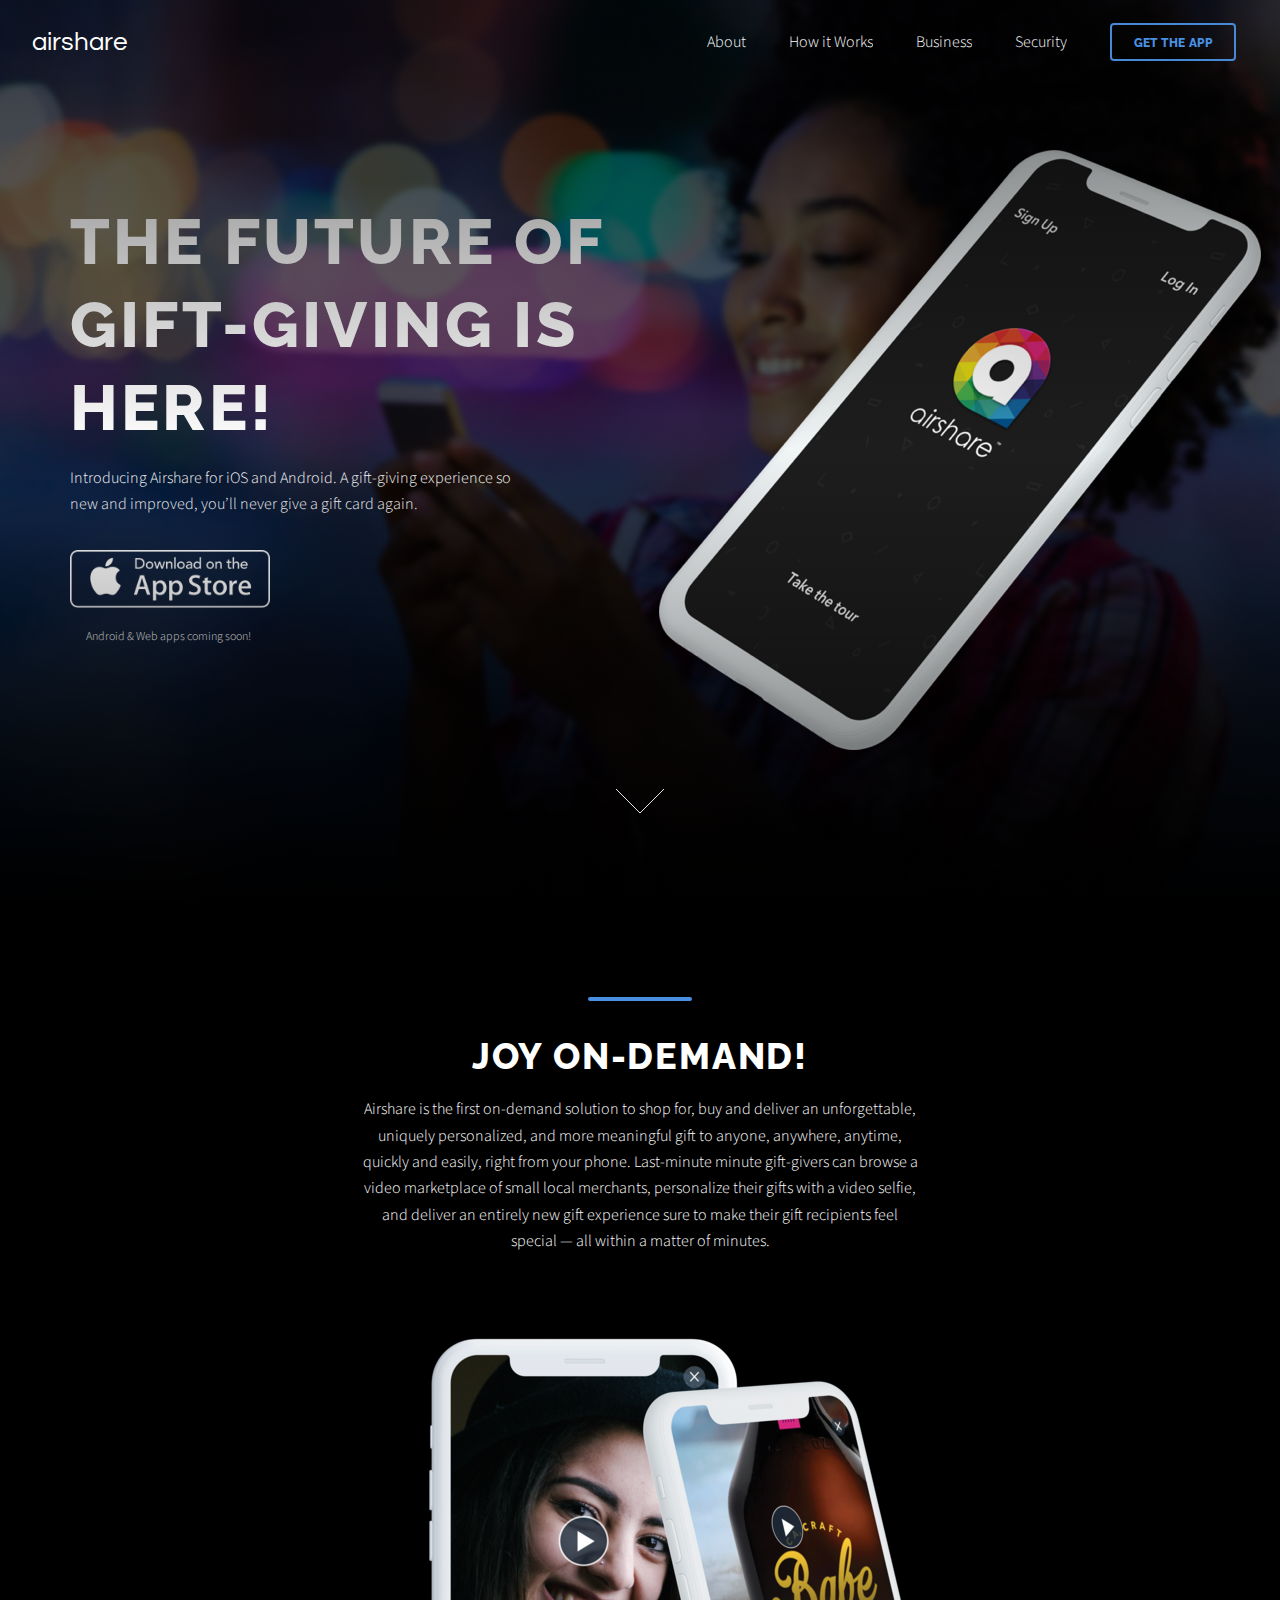
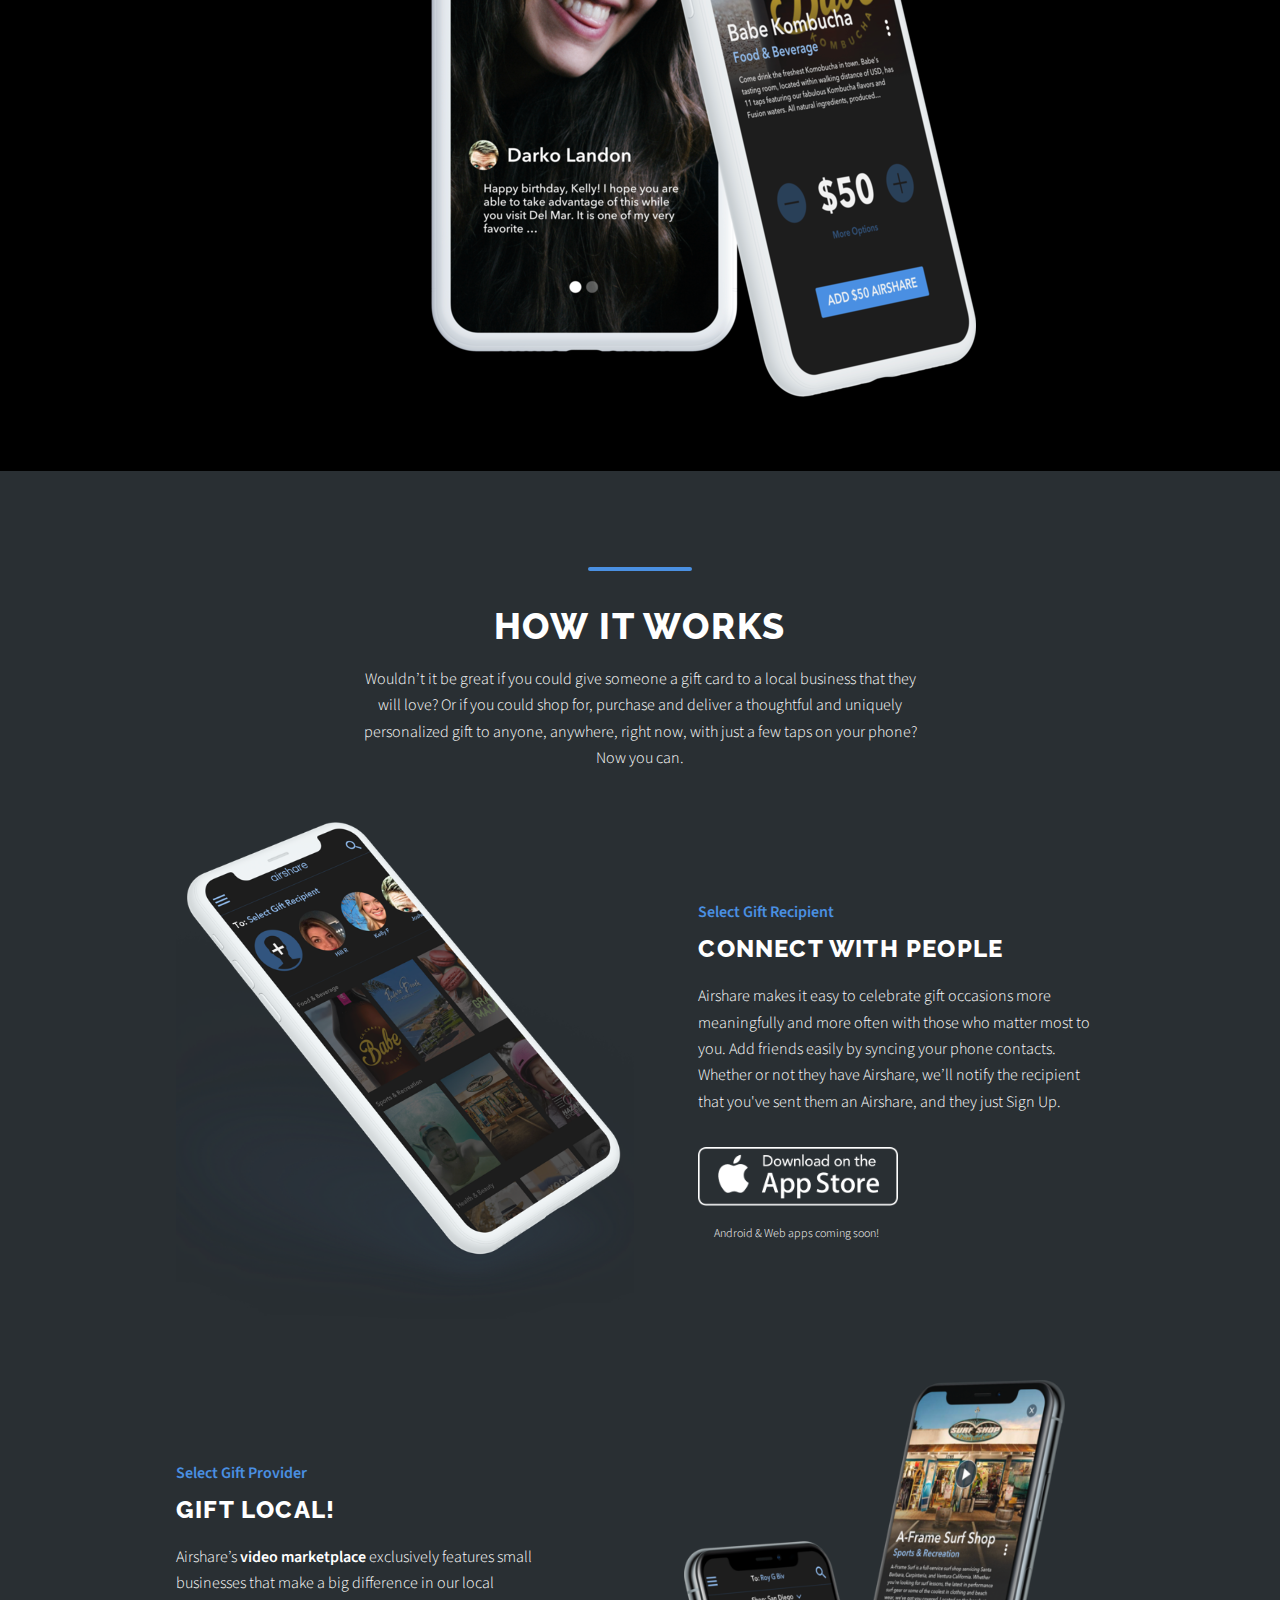
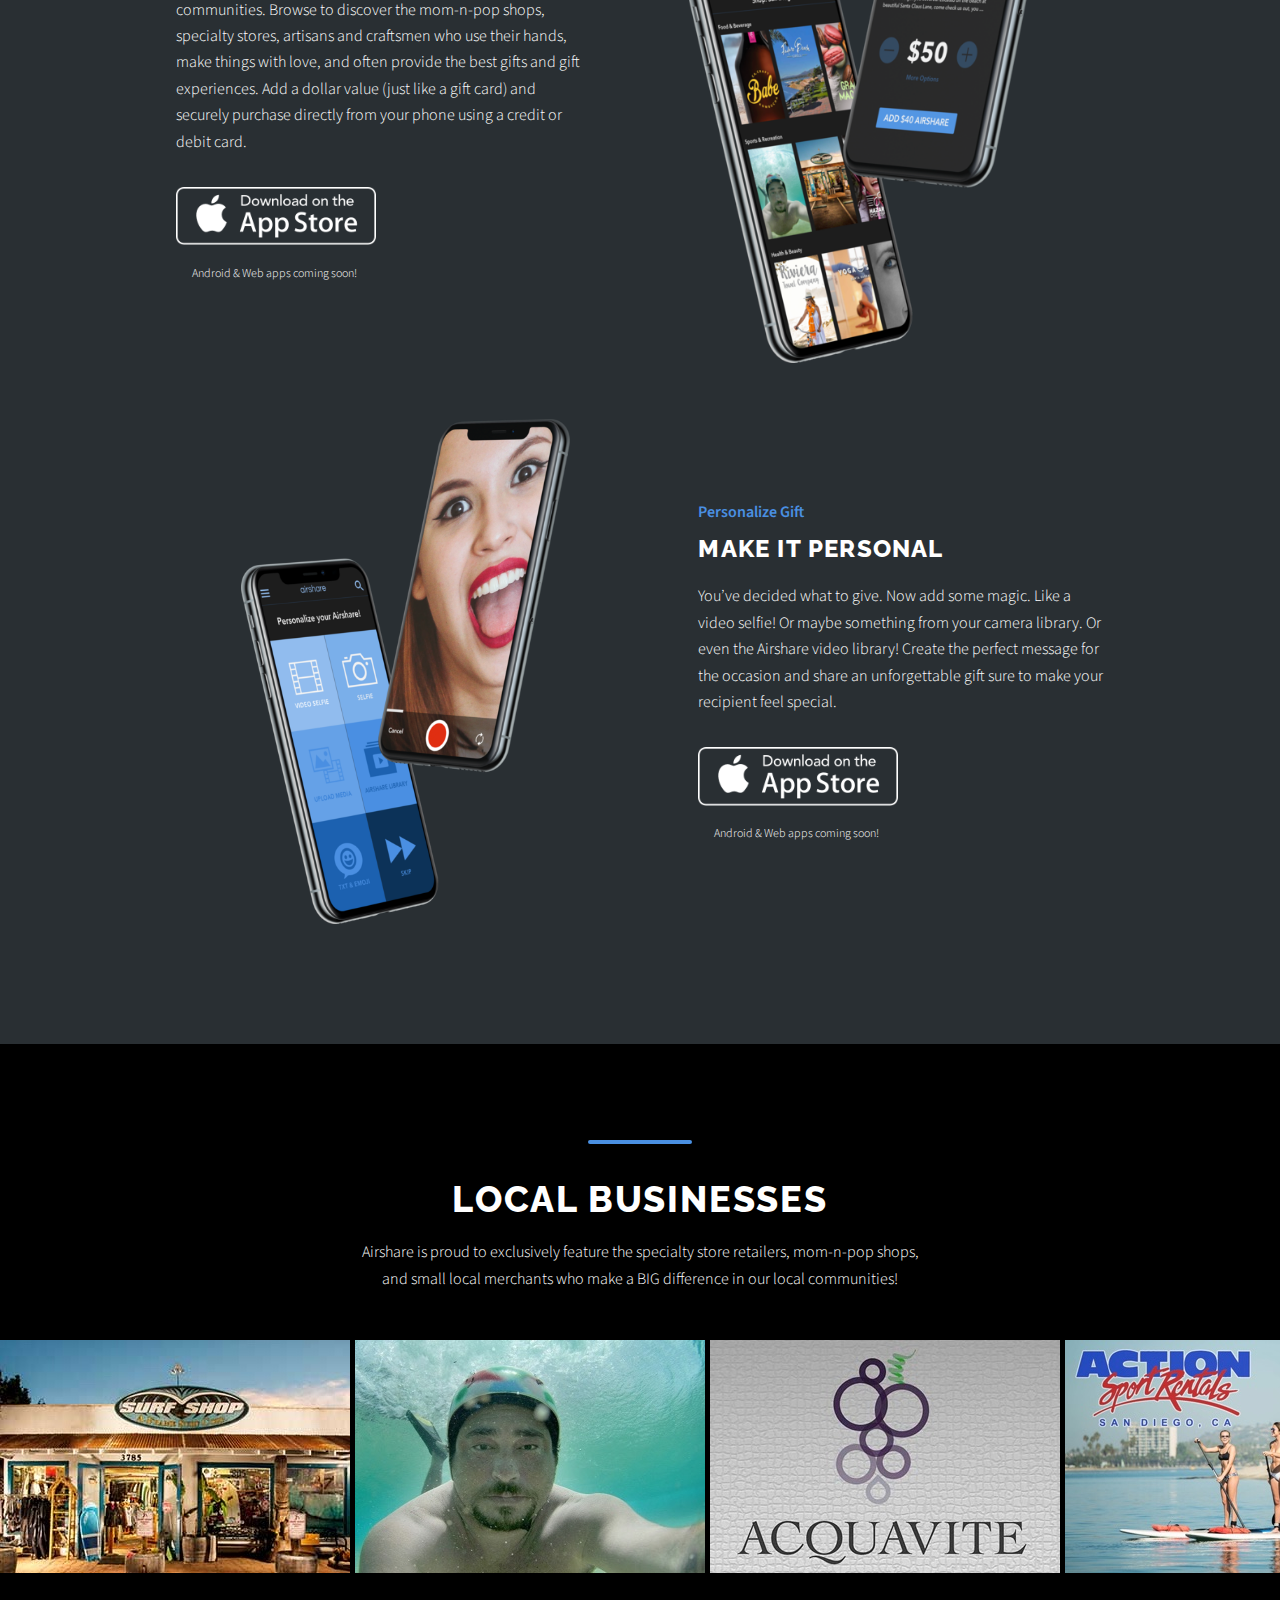
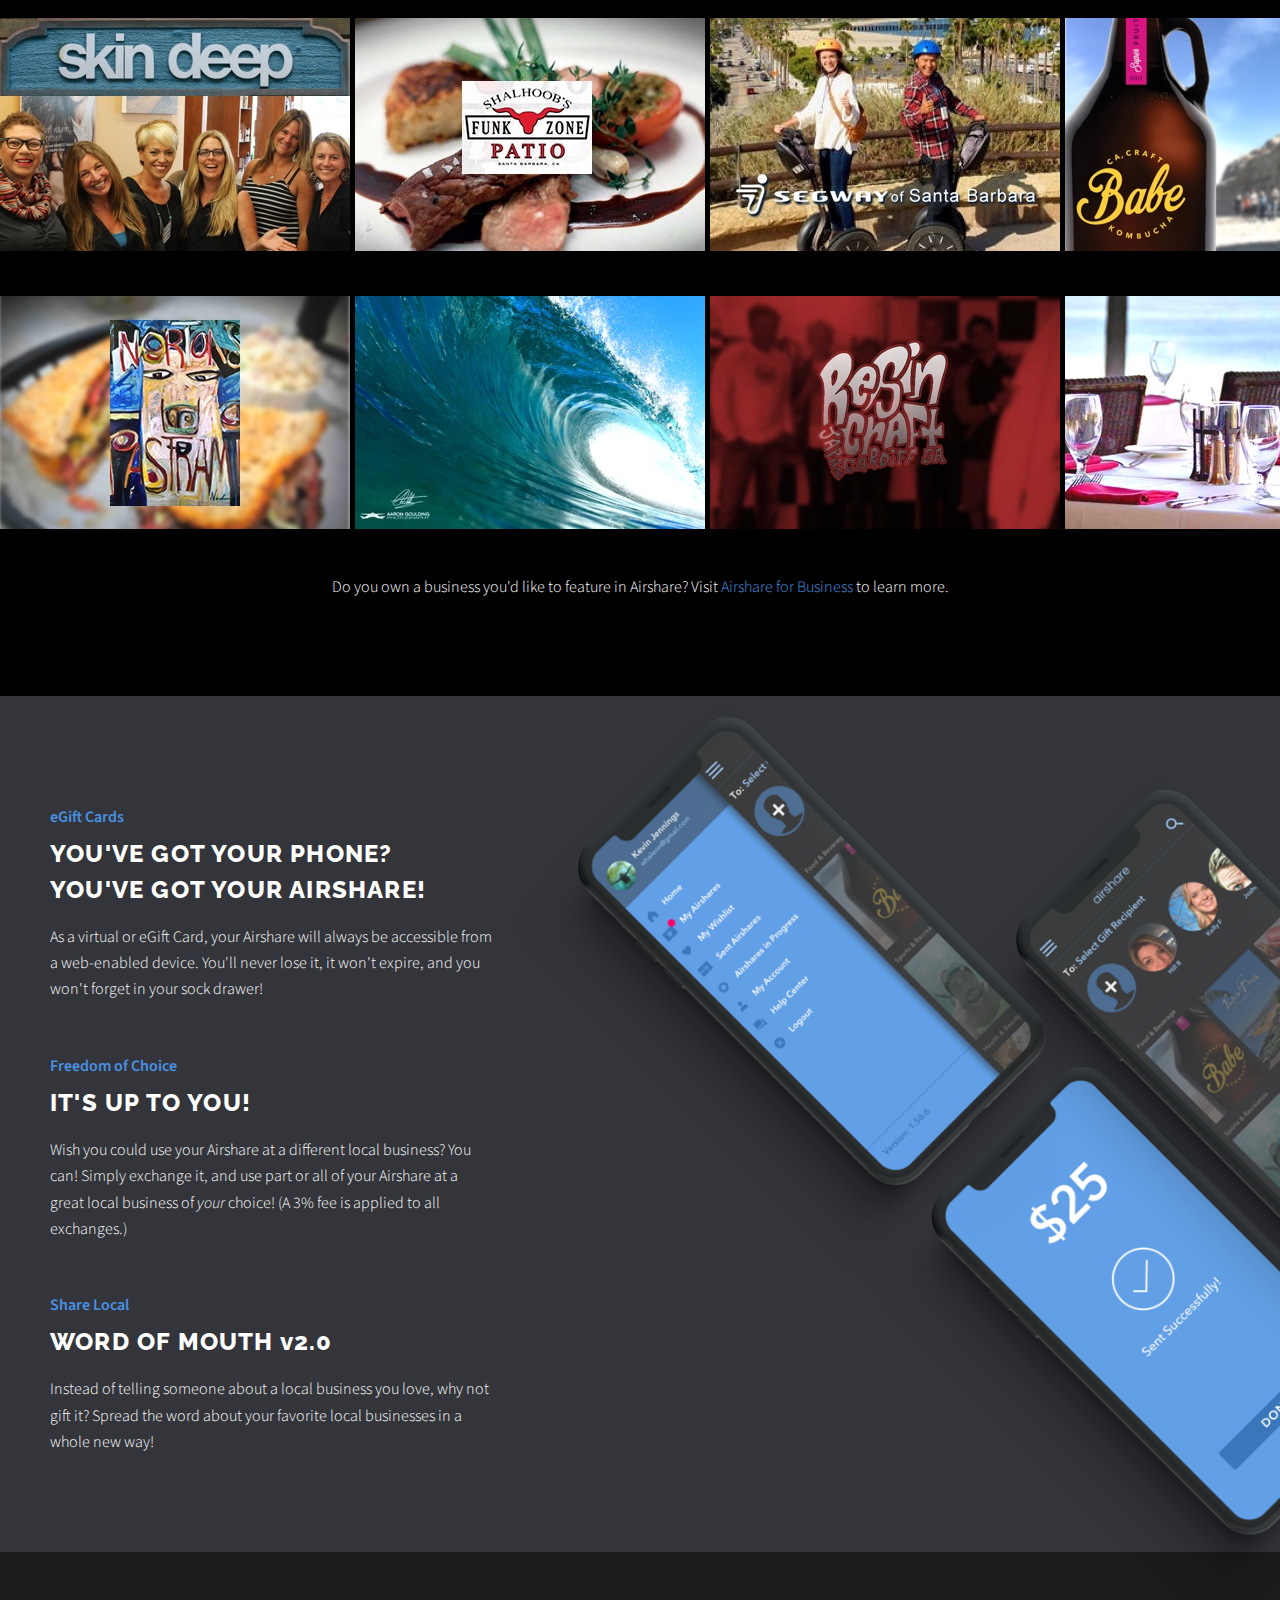
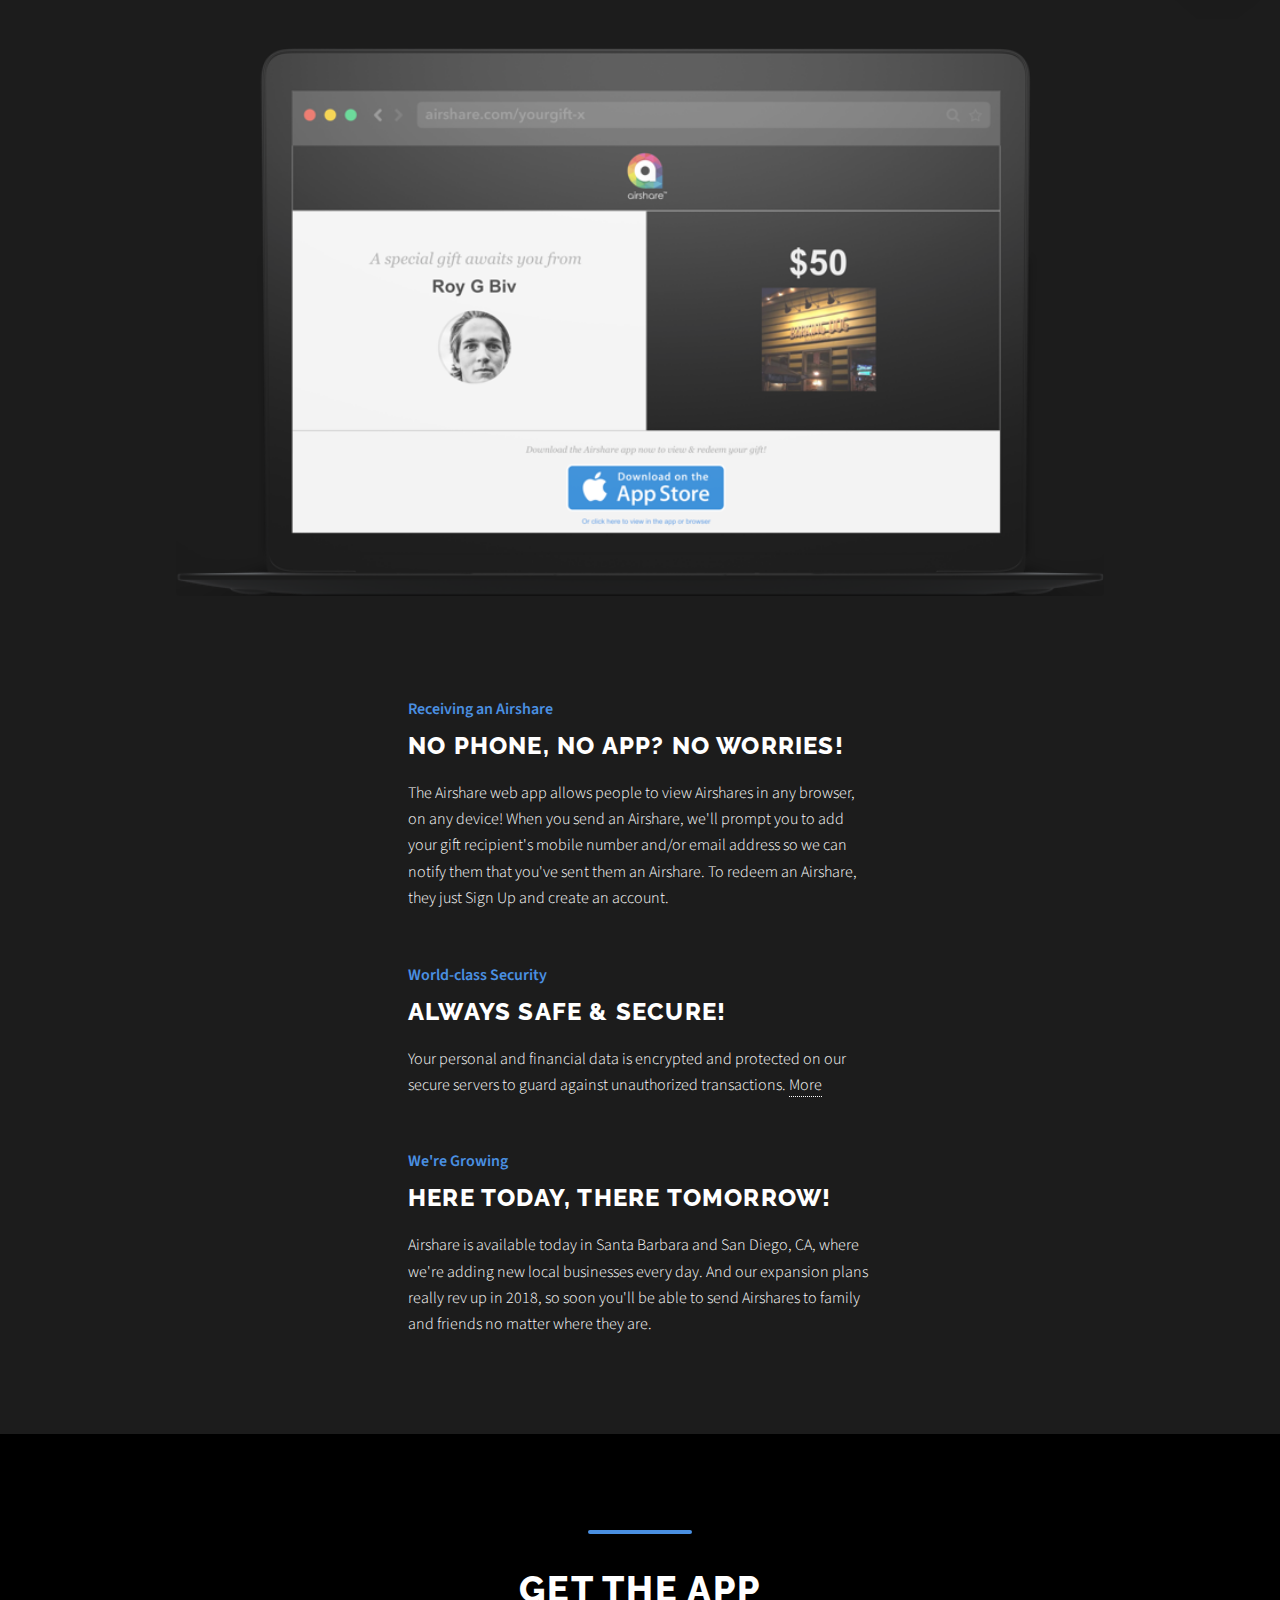
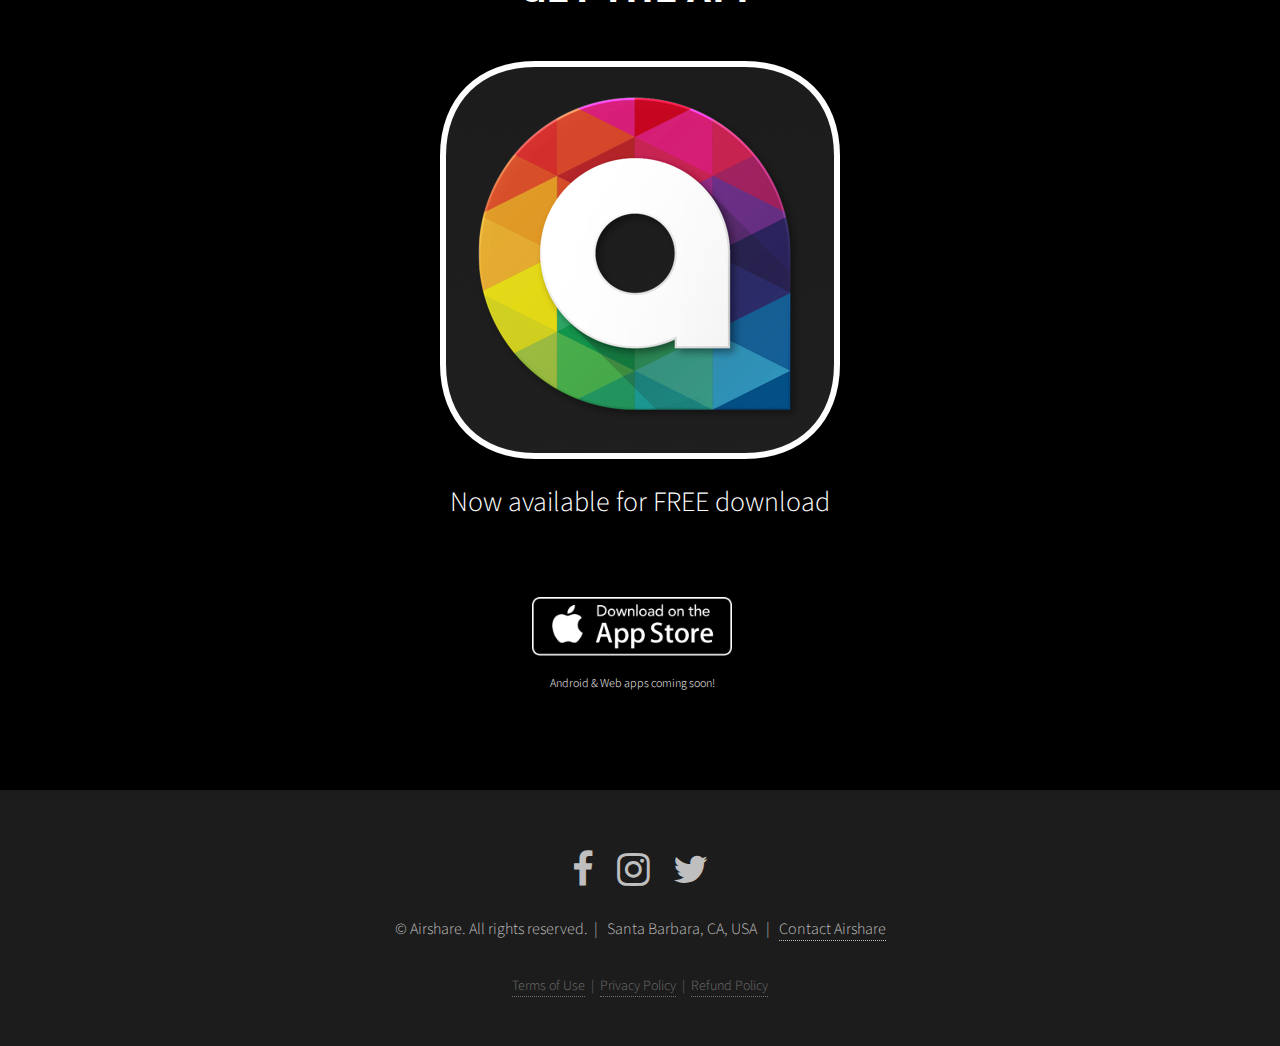
==== index.html @ c6e0a84b "coming soon changed at very bottom" ====
<!DOCTYPE HTML>

<html>
	<head>
		<title>Airshare</title>
		<meta charset="utf-8" />
		<meta name="viewport" content="width=device-width, initial-scale=1" />
		<link rel="stylesheet" href="assets/css/main.css" />
		<link href="https://fonts.googleapis.com/css?family=Questrial" rel="stylesheet">
		<link href="assets/css/lity.css" rel="stylesheet">
	</head>
	<body>

		<!-- Wrapper -->
			<div id="wrapper">

				<!-- Header -->
					<header id="header" class="alt">

						<!-- Logo -->
							<div class="logo">
								<a href="/" class="questrial">airshare</a>
							</div>

						<!-- Nav -->
							<nav id="nav">
								<ul>
									<!-- <li class=""><a href="index.html" class="blue">Home</a></li> -->
									<li><a href="#first" class="blue">About</a></li>
									<!--  <li>
										<a href="#" class="icon fa-angle-down">About</a>
										<ul>
											<li><a href="#">Option One</a></li>
											<li><a href="#">Option Two</a></li>
											<li><a href="#">Option Three</a></li>
											<li>
												<a href="#">Submenu</a>
												<ul>
													<li><a href="#">Option One</a></li>
													<li><a href="#">Option Two</a></li>
													<li><a href="#">Option Three</a></li>
													<li><a href="#">Option Four</a></li>
												</ul>
											</li>
										</ul>
									</li>  -->
									<li><a href="#howitworks">How it Works</a></li>
									<li><a href="http://merchant.getairshare.com/" target="_blank">Business</a></li>
									<li><a href="security.html">Security</a></li>
									<!-- <li><a href="#">Get the App</a></li> -->
									<li><a href="https://itunes.apple.com/app/id1146579994" target="_blank" class="button alt fit small getappbtn">Get the App</a></li>
								</ul>
							</nav>

					</header>

				<!-- Banner -->
					<section id="banner">
						<!-- <div class="bannergradient"></div> -->
						<div class="">
							<div class="6u 12u$(medium) bannerstuff banleft">
								<div class="content secondcontent">
									<h1 class="bannerheader">The future of gift-giving is here!</h1>
									<p class="bannerp">Introducing Airshare for iOS and Android. A gift-giving experience so new and improved, you’ll never give a gift card again.</p>
									<ul class="actions centerup">
										<!--  <li><a href="#" class="button next">Learn More</a></li>  -->
										<li><a href="https://itunes.apple.com/app/id1146579994" target="_blank" class="applebtn"><img src="images/apple_button.png" class="actualapple" alt="" /></a></li>
										<li class="comingsoon comingsoon2">Android &amp; Web apps coming soon!</li>
									</ul>
								</div>
							</div>
							<div class="6u$ 12u$(medium) bannerstuff rightone">
								<div class="whitephones2">
									<span class="image block newblock">
										<img src="images/newest_banner.png" class="putinmiddle padpro" alt="Airshare app screens" />
									</span>
								</div>
							</div>
						</div>
						<a href="#first" class="more scrolly backup">Learn More</a>
					</section>

				<!-- Section -->
					<section class="main alt" id="first">
						<header>
							<h2 class="secondheader">JOY ON-DEMAND!</h2>
							<p class="whitetext">Airshare is the first on-demand solution to shop for, buy and deliver an unforgettable, uniquely personalized, and more meaningful gift to anyone, anywhere, anytime, quickly and easily, right from your phone. Last-minute minute gift-givers can browse a video marketplace of small local merchants, personalize their gifts with a video selfie, and deliver an entirely new gift experience sure to make their gift recipients feel special ― all within a matter of minutes.</p>
						</header>

						<div class="whitephones">
							<span class="image block">
								<a href="https://www.youtube.com/watch?v=1on3879TNq0&feature=youtu.be" data-lity><img src="images/new.png" class="putinmiddle floorspace phonehunna" alt="Airshare app screens" /></a>
							</span>
						</div>
						<!--  <div class="inner">
							<article class="post style2">
								<div class="content">
									<header>
										<span class="category">Erat lacinia</span>
										<h3>Nisl euismod</h3>
									</header>
									<p>Integer mollis, nisl amet convallis, porttitor magna ullamcorper, amet egestas mauris. Ut magna finibus nisi nec sed lacinia. Nam maximus erat id euismod egestas. Pellentesque sapien ac quam. Lorem ipsum dolor sit nullam magna tempus.</p>
									<ul class="actions">
										<li><a href="#" class="button next">Learn More</a></li>
									</ul>
								</div>
								<div class="image" data-position="center"><img src="images/pic05.jpg" alt="" /></div>
							</article>
							<article class="post style2 alt">
								<div class="content">
									<header>
										<span class="category">Magna sed</span>
										<h3>Integer nulla</h3>
									</header>
									<p>Integer mollis, nisl amet convallis, porttitor magna ullamcorper, amet egestas mauris. Ut magna finibus nisi nec sed lacinia. Nam maximus erat id euismod egestas. Pellentesque sapien ac quam. Lorem ipsum dolor sit nullam magna tempus.</p>
									<ul class="actions">
										<li><a href="#" class="button next">Learn More</a></li>
									</ul>
								</div>
								<div class="image" data-position="center"><img src="images/pic06.jpg" alt="" /></div>
							</article>
						</div> -->
					</section>

				<!-- Section
					<section class="main">
						<header>
							<h2>Mauris sed lorem</h2>
							<p>Aenean ornare velit lacus varius enim ullamcorper proin aliquam facilisis ante sed etiam magna interdum congue. Sed consequat amet dolor magna consequat. Lorem ipsum dolor amet nullam sed etiam veroeros.</p>
						</header>
						<div class="inner">
							<ul class="faces">
								<li>
									<span class="image"><img src="images/pic01.jpg" alt="" /></span>
									<h3>Jane Doe</h3>
									<p>Sed magna etiam</p>
								</li>
								<li>
									<span class="image"><img src="images/pic02.jpg" alt="" /></span>
									<h3>John Smith</h3>
									<p>Ipsum et dolor</p>
								</li>
								<li>
									<span class="image"><img src="images/pic03.jpg" alt="" /></span>
									<h3>Kate Anderson</h3>
									<p>Euismod convallis</p>
								</li>
								<li>
									<span class="image"><img src="images/pic04.jpg" alt="" /></span>
									<h3>Alex Marks</h3>
									<p>Mauris aliquam</p>
								</li>
							</ul>
						</div>
					</section>  -->

				<!-- Section -->
					<section class="main accent2" id="howitworks">
						<header>
							<h2>HOW IT WORKS</h2>
							<p>Wouldn’t it be great if you could give someone a gift card to a local business that they will love? Or if you could shop for, purchase and deliver a thoughtful and uniquely personalized gift to anyone, anywhere, right now, with just a few taps on your phone? Now you can.</p>
						</header>
						<div class="inner">
							<article class="post alt">
								<div class="content extracontent1">
									<header>
										<span class="category">Select Gift Recipient</span>
										<h3>CONNECT WITH PEOPLE</h3>
									</header>
									<p>Airshare makes it easy to celebrate gift occasions more meaningfully and more often with those who matter most to you. Add friends easily by syncing your  phone contacts. Whether or not they have Airshare, we’ll notify the recipient that you've sent them an Airshare, and they just Sign Up.</p>
									<ul class="actions">
										<!--  <li><a href="#" class="button next">Learn More</a></li>  -->
										<li><a href="https://itunes.apple.com/app/id1146579994" target="_blank" class="applebtn"><img src="images/apple_button.png" class="actualapple" alt="" /></a></li>
										<li class="comingsoon">Android &amp; Web apps coming soon!</li>
									</ul>
								</div>
								<div class="image hiwimage" data-position="center"><img src="images/hiw_1_1.png" class="piccover biggermobile" alt="" /></div>
							</article>
							<article class="post">
								<div class="content extracontent2">
									<header>
										<span class="category">Select Gift Provider</span>
										<h3>GIFT LOCAL!</h3>
									</header>
									<p>Airshare’s <strong>video marketplace</strong> exclusively features small businesses that make a big difference in our local communities. Browse to discover the mom-n-pop shops, specialty stores, artisans and craftsmen who use their hands, make things with love, and often provide the best gifts and gift experiences. Add a dollar value (just like a gift card) and securely purchase directly from your phone using a credit or debit card.</p>
									<ul class="actions">
										<li><a href="https://itunes.apple.com/app/id1146579994" target="_blank" class="applebtn"><img src="images/apple_button.png" class="actualapple" alt="" /></a></li>
										<li class="comingsoon">Android &amp; Web apps coming soon!</li>
									</ul>
								</div>
								<div class="image hiwimage" data-position="center"><img src="images/double_phone_2.png" class="piccover biggermobile" alt="" /></div>
							</article>
							<article class="post alt">
								<div class="content extracontent2">
									<header>
										<span class="category">Personalize Gift</span>
										<h3>MAKE IT PERSONAL</h3>
									</header>
									<p>You’ve decided what to give. Now add some magic. Like a video selfie! Or maybe something from your camera library. Or even the Airshare video library! Create the perfect message for the occasion and share an unforgettable gift sure to make your recipient feel special.</p>
									<ul class="actions">
										<li><a href="https://itunes.apple.com/app/id1146579994" target="_blank" class="applebtn"><img src="images/apple_button.png" class="actualapple" alt="" /></a></li>
										<li class="comingsoon">Android &amp; Web apps coming soon!</li>
									</ul>
								</div>
								<div class="image hiwimage" data-position="center"><img src="images/about_pic.png" class="piccover biggermobile" alt="" /></div>
							</article>
						</div>
					</section>

				




				<!-- Section -->
					<section id="merchants" class="main alt special">
					<header>
							<h2 class="whitetext">LOCAL BUSINESSES</h2>
							<p class="whitetext">Airshare is proud to exclusively feature the specialty store retailers, mom-n-pop shops, and small local merchants who make a BIG difference in our local communities!</p>
						</header>
						<div class="container">
						    <div class="photobanner">
						        <img class="first" src="images/1_1.jpg">
						        <img src="images/1_2.jpg">
						        <img src="images/1_3.jpg">
						        <img src="images/1_4.jpg">
						        <img src="images/1_5.jpg">
						        <img src="images/1_6.jpg">
						        <img src="images/1_7.jpg">
						        <img src="images/1_8.jpg">
						        <img src="images/1_9.jpg">
						        <img src="images/1_10.jpg">
						    </div>
						</div>
						<div class="container">
						    <div class="photobanner">
						        <img class="third" src="images/2_10.jpg">
						        <img src="images/2_9.jpg">
						        <img src="images/2_8.jpg">
						        <img src="images/2_7.jpg">
						        <img src="images/2_6.jpg">
						        <img src="images/2_5.jpg">
						        <img src="images/2_4.jpg">
						        <img src="images/2_3.jpg">
						        <img src="images/2_2.jpg">
						        <img src="images/2_1.jpg">
						    </div>
						</div>
						<div class="container">
						    <div class="photobanner">
						        <img class="first" src="images/3_7.jpg">
						        <img src="images/3_5.jpg">
						        <img src="images/3_9.jpg">
						        <img src="images/3_6.jpg">
						        <img src="images/3_10.jpg">
						        <img src="images/3_3.jpg">
						        <img src="images/3_8.jpg">
						        <img src="images/3_2.jpg">
						        <img src="images/3_1.jpg">
						        <img src="images/3_4.jpg">
						    </div>
						</div>

						<p class="whitetext middleup">Do you own a business you'd like to feature in Airshare? Visit <a href="http://merchant.getairshare.com/" target="_blank" class="forbiz">Airshare for Business</a> to learn more.</p>

					</section>


				<!-- Section -->
					<section id="screens" class="main alt special">
						<!-- <header>
							<h2 class="whitetext">Get the App</h2>
							<p class="whitetext">Aenean ornare velit lacus varius enim ullamcorper proin aliquam facilisis ante sed etiam magna interdum congue. Sed consequat amet dolor magna consequat. Lorem ipsum dolor amet nullam sed etiam veroeros.</p>
						</header> -->
						<div class="">
							<div class="whitephones">
								<span class="image block">
									<img src="images/3screens_2.png" class="putonright" alt="Airshare app screens" />
								</span>
							</div>

							<div class="6u$ 12u$(medium)">
								<div class="leftside">


										<p class="category newbluesub">eGift Cards</p>
										<h3 class="whitetext whitehead">YOU'VE GOT YOUR PHONE? YOU'VE GOT YOUR AIRSHARE!</h3>
										<p class="noleft whitetext littleroom">As a virtual or eGift Card, your Airshare will always be accessible from a web-enabled device. You'll never lose it, it won't expire, and you won't forget in your sock drawer!</p>
										</p>

										<p class="whitetext newbluesub">Freedom of Choice</p>
										<h3 class="whitetext whitehead">IT'S UP TO YOU!</h3>
										<p class="noleft whitetext littleroom">Wish you could use your Airshare at a different local business? You can! Simply exchange it, and use part or all of your Airshare at a great local business of <i>your</i> choice! (A 3% fee is applied to all exchanges.)</p> 

										<p class="whitetext newbluesub">Share Local</p>
										<h3 class="whitetext whitehead makelower">WORD OF MOUTH v2.0</h3>
										<p class="noleft whitetext">Instead of telling someone about a local business you love, why not gift it? Spread the word about your favorite local businesses in a whole new way!</p>



								</div>
								
							</div>
							
							<!--
							<p class="whitetext topbump lilbigger">Now available for FREE download</p>
							<ul class="actions">
								<li><a href="#" class="applebtn"><img src="images/apple_button.png" class="actualapple biggertopbump" alt="" /></a></li>
							</ul> -->
						</div>
					</section>


				<!-- Section -->
					<section id="desktop" class="main alt special">
						<!-- <header>
							<h2 class="whitetext">Get the App</h2>
							
						</header> -->
						<div class="inner littlebigger">
							<div class="whitephones lottaroom">
								<span class="image block">
									<img src="images/desktop_new.png" class="putinmiddle hundo" alt="Airshare app screens" />
								</span>
							</div>

							<div class="6u$ 12u$(medium) marginblock">
								<div class="">


									<p class="category newbluesub">Receiving an Airshare</p>
									<h3 class="whitetext">NO PHONE, NO APP? NO WORRIES!</h3>
									<p class="whitetext littleroom">The Airshare web app allows people to view Airshares in any browser, on any device! When you send an Airshare, we'll prompt you to add your gift recipient's mobile number and/or email address so we can notify them that you've sent them an Airshare. To redeem an Airshare, they just Sign Up and create an account.</p>
									</p>

									<p class="whitetext newbluesub">World-class Security</p>
									<h3 class="whitetext">ALWAYS SAFE &AMP; SECURE!</h3>
									<p class="whitetext littleroom">Your personal and financial data is encrypted and protected on our secure servers to guard against unauthorized transactions. <a href="http://airshare.com/security.html">More</a></p> 

									<p class="whitetext newbluesub">We're Growing</p>
									<h3 class="whitetext">HERE TODAY, THERE TOMORROW!</h3>
									<p class="whitetext">Airshare is available today in Santa Barbara and San Diego, CA, where we're adding new local businesses every day. And our expansion plans really rev up in 2018, so soon you'll be able to send Airshares to family and friends no matter where they are.</p>



								</div>
							</div>
							<!-- <p class="whitetext newtopspace">The Airshare app for iOS is available <strong>now!</strong> The Android app is coming soon. Not sure which phone your gift recipient uses? Or perhaps you know the email address, but <i>not</i> the phone number? No worries. Whether or not they have Airshare, all your gift recipient needs to do is create an Airshare account to claim their gift.</p> -->
							<!-- <p class="whitetext topbump lilbigger">Now available for FREE download</p>
							<ul class="actions">
								<li><a href="#" class="applebtn"><img src="images/apple_button.png" class="actualapple biggertopbump" alt="" /></a></li>
							</ul> -->
						</div>
					</section>


				<!-- Section -->
					<section class="main alt special">
						<header>
							<h2 class="whitetext">Get the App</h2>
							<!--  <p class="whitetext">Aenean ornare velit lacus varius enim ullamcorper proin aliquam facilisis ante sed etiam magna interdum congue. Sed consequat amet dolor magna consequat. Lorem ipsum dolor amet nullam sed etiam veroeros.</p>  -->
						</header>
						<div class="inner narrow">
							<div class="whitephones">
								<span class="image block">
									<img src="images/new_icon.png" class="putinmiddle iconhundo" alt="Airshare app screens" />
								</span>
							</div>
							<p class="whitetext topbump lilbigger">Now available for FREE download</p>
							<ul class="actions">
								<li><a href="https://itunes.apple.com/app/id1146579994" target="_blank" class="applebtn"><img src="images/apple_button.png" class="actualapple biggertopbump" alt="" /></a></li>
								<li class="comingsoon wayleft">Android &amp; Web apps coming soon!</li>
							</ul>


							<!-- <p class="whitetext topbump">Android &amp; Web apps coming soon!</p> -->
							<!--  <form action="#" method="post">
								<div class="field half">
									<input name="name" id="name" placeholder="Name" type="text" />
								</div>
								<div class="field half">
									<input name="email" id="email" placeholder="Email" type="email" />
								</div>
								<div class="field">
									<textarea name="message" id="message" rows="6" placeholder="Message"></textarea>
								</div>
								<ul class="actions">
									<li><button class="button next" type="submit">Send Message</button></li>
								</ul>
							</form>  -->
						</div>
					</section>

				<!-- Footer -->
					<footer id="footer">
						<ul class="icons">
							<li><a href="https://www.facebook.com/getairshare/" target="_blank" class="icon alt fa-facebook"><span class="label">Facebook</span></a></li>
							<li><a href="https://www.instagram.com/getairshare/" target="_blank" class="icon alt fa-instagram"><span class="label">Instagram</span></a></li>
							<li><a href="https://twitter.com/getairshare" target="_blank" class="icon alt fa-twitter"><span class="label">Twitter</span></a></li>
							<!-- <li><a href="#" class="icon alt fa-youtube"><span class="label">Youtube</span></a></li> -->
							<!--  <li><a href="#" class="icon alt fa-phone"><span class="label">Phone</span></a></li>
							<li><a href="#" class="icon alt fa-envelope-o"><span class="label">Email</span></a></li>  -->
						</ul>
						<p class="copyright">&copy; Airshare. All rights reserved.&nbsp; | &nbsp; Santa Barbara, CA, USA &nbsp; | &nbsp; <a href="mailto:info@airshare.com?Subject=Website%20Inquiry" target="_top">Contact Airshare</a></p>
						<p class="terms"><a href="terms_of_use.html">Terms of Use</a>&nbsp; | &nbsp;<a href="privacy_policy.html">Privacy Policy</a>&nbsp; | &nbsp;<a href="refund_policy.html">Refund Policy</a></p>

					</footer>

					

			</div>

			

		<!-- Scripts -->
			<script src="assets/js/jquery.min.js"></script>
			<script src="assets/js/jquery.dropotron.min.js"></script>
			<script src="assets/js/jquery.scrollex.min.js"></script>
			<script src="assets/js/jquery.scrolly.min.js"></script>
			<script src="assets/js/skel.min.js"></script>
			<script src="assets/js/util.js"></script>
			<script src="assets/js/main.js"></script>
			<script src="assets/js/lity.js"></script>

	</body>
</html>
---- assets/css/main.css ----
@import url(font-awesome.min.css);
@import url("https://fonts.googleapis.com/css?family=Raleway:800|Source+Sans+Pro:300,300i,600,600i");



/* Reset */

	html, body, div, span, applet, object, iframe, h1, h2, h3, h4, h5, h6, p, blockquote, pre, a, abbr, acronym, address, big, cite, code, del, dfn, em, img, ins, kbd, q, s, samp, small, strike, strong, sub, sup, tt, var, b, u, i, center, dl, dt, dd, ol, ul, li, fieldset, form, label, legend, table, caption, tbody, tfoot, thead, tr, th, td, article, aside, canvas, details, embed, figure, figcaption, footer, header, hgroup, menu, nav, output, ruby, section, summary, time, mark, audio, video {
		margin: 0;
		padding: 0;
		border: 0;
		font-size: 100%;
		font: inherit;
		vertical-align: baseline;
	}

	article, aside, details, figcaption, figure, footer, header, hgroup, menu, nav, section {
		display: block;
	}

	body {
		line-height: 1;
	}

	ol, ul {
		list-style: none;
	}

	blockquote, q {
		quotes: none;
	}

	blockquote:before, blockquote:after, q:before, q:after {
		content: '';
		content: none;
	}

	table {
		border-collapse: collapse;
		border-spacing: 0;
	}

	body {
		-webkit-text-size-adjust: none;
	}

/* Box Model */

	*, *:before, *:after {
		-moz-box-sizing: border-box;
		-webkit-box-sizing: border-box;
		box-sizing: border-box;
	}

/* Grid */

	.row {
		border-bottom: solid 1px transparent;
		-moz-box-sizing: border-box;
		-webkit-box-sizing: border-box;
		box-sizing: border-box;
	}

	.row > * {
		float: left;
		-moz-box-sizing: border-box;
		-webkit-box-sizing: border-box;
		box-sizing: border-box;
	}

	.row:after, .row:before {
		content: '';
		display: block;
		clear: both;
		height: 0;
	}

	.row.uniform > * > :first-child {
		margin-top: 0;
	}

	.row.uniform > * > :last-child {
		margin-bottom: 0;
	}

	.row.\30 \25 > * {
		padding: 0 0 0 0rem;
	}

	.row.\30 \25 {
		margin: 0 0 -1px 0rem;
	}

	.row.uniform.\30 \25 > * {
		padding: 0rem 0 0 0rem;
	}

	.row.uniform.\30 \25 {
		margin: 0rem 0 -1px 0rem;
	}

	.row > * {
		padding: 0 0 0 1.5rem;
	}

	.row {
		margin: 0 0 -1px -1.5rem;
	}

	.row.uniform > * {
		padding: 1.5rem 0 0 1.5rem;
	}

	.row.uniform {
		margin: -1.5rem 0 -1px -1.5rem;
	}

	.row.\32 00\25 > * {
		padding: 0 0 0 3rem;
	}

	.row.\32 00\25 {
		margin: 0 0 -1px -3rem;
	}

	.row.uniform.\32 00\25 > * {
		padding: 3rem 0 0 3rem;
	}

	.row.uniform.\32 00\25 {
		margin: -3rem 0 -1px -3rem;
	}

	.row.\31 50\25 > * {
		padding: 0 0 0 2.25rem;
	}

	.row.\31 50\25 {
		margin: 0 0 -1px -2.25rem;
	}

	.row.uniform.\31 50\25 > * {
		padding: 2.25rem 0 0 2.25rem;
	}

	.row.uniform.\31 50\25 {
		margin: -2.25rem 0 -1px -2.25rem;
	}

	.row.\35 0\25 > * {
		padding: 0 0 0 0.75rem;
	}

	.row.\35 0\25 {
		margin: 0 0 -1px -0.75rem;
	}

	.row.uniform.\35 0\25 > * {
		padding: 0.75rem 0 0 0.75rem;
	}

	.row.uniform.\35 0\25 {
		margin: -0.75rem 0 -1px -0.75rem;
	}

	.row.\32 5\25 > * {
		padding: 0 0 0 0.375rem;
	}

	.row.\32 5\25 {
		margin: 0 0 -1px -0.375rem;
	}

	.row.uniform.\32 5\25 > * {
		padding: 0.375rem 0 0 0.375rem;
	}

	.row.uniform.\32 5\25 {
		margin: -0.375rem 0 -1px -0.375rem;
	}

	.\31 2u, .\31 2u\24 {
		width: 100%;
		clear: none;
		margin-left: 0;
	}

	.\31 1u, .\31 1u\24 {
		width: 91.6666666667%;
		clear: none;
		margin-left: 0;
	}

	.\31 0u, .\31 0u\24 {
		width: 83.3333333333%;
		clear: none;
		margin-left: 0;
	}

	.\39 u, .\39 u\24 {
		width: 75%;
		clear: none;
		margin-left: 0;
	}

	.\38 u, .\38 u\24 {
		width: 66.6666666667%;
		clear: none;
		margin-left: 0;
	}

	.\37 u, .\37 u\24 {
		width: 58.3333333333%;
		clear: none;
		margin-left: 0;
	}

	.\36 u, .\36 u\24 {
		width: 50%;
		clear: none;
		margin-left: 0;
	}

	.\35 u, .\35 u\24 {
		width: 41.6666666667%;
		clear: none;
		margin-left: 0;
	}

	.\34 u, .\34 u\24 {
		width: 33.3333333333%;
		clear: none;
		margin-left: 0;
	}

	.\33 u, .\33 u\24 {
		width: 25%;
		clear: none;
		margin-left: 0;
	}

	.\32 u, .\32 u\24 {
		width: 16.6666666667%;
		clear: none;
		margin-left: 0;
	}

	.\31 u, .\31 u\24 {
		width: 8.3333333333%;
		clear: none;
		margin-left: 0;
	}

	.\31 2u\24 + *,
	.\31 1u\24 + *,
	.\31 0u\24 + *,
	.\39 u\24 + *,
	.\38 u\24 + *,
	.\37 u\24 + *,
	.\36 u\24 + *,
	.\35 u\24 + *,
	.\34 u\24 + *,
	.\33 u\24 + *,
	.\32 u\24 + *,
	.\31 u\24 + * {
		clear: left;
	}

	.\-11u {
		margin-left: 91.66667%;
	}

	.\-10u {
		margin-left: 83.33333%;
	}

	.\-9u {
		margin-left: 75%;
	}

	.\-8u {
		margin-left: 66.66667%;
	}

	.\-7u {
		margin-left: 58.33333%;
	}

	.\-6u {
		margin-left: 50%;
	}

	.\-5u {
		margin-left: 41.66667%;
	}

	.\-4u {
		margin-left: 33.33333%;
	}

	.\-3u {
		margin-left: 25%;
	}

	.\-2u {
		margin-left: 16.66667%;
	}

	.\-1u {
		margin-left: 8.33333%;
	}

	@media screen and (max-width: 1680px) {

		.row > * {
			padding: 0 0 0 1.5rem;
		}

		.row {
			margin: 0 0 -1px -1.5rem;
		}

		.row.uniform > * {
			padding: 1.5rem 0 0 1.5rem;
		}

		.row.uniform {
			margin: -1.5rem 0 -1px -1.5rem;
		}

		.row.\32 00\25 > * {
			padding: 0 0 0 3rem;
		}

		.row.\32 00\25 {
			margin: 0 0 -1px -3rem;
		}

		.row.uniform.\32 00\25 > * {
			padding: 3rem 0 0 3rem;
		}

		.row.uniform.\32 00\25 {
			margin: -3rem 0 -1px -3rem;
		}

		.row.\31 50\25 > * {
			padding: 0 0 0 2.25rem;
		}

		.row.\31 50\25 {
			margin: 0 0 -1px -2.25rem;
		}

		.row.uniform.\31 50\25 > * {
			padding: 2.25rem 0 0 2.25rem;
		}

		.row.uniform.\31 50\25 {
			margin: -2.25rem 0 -1px -2.25rem;
		}

		.row.\35 0\25 > * {
			padding: 0 0 0 0.75rem;
		}

		.row.\35 0\25 {
			margin: 0 0 -1px -0.75rem;
		}

		.row.uniform.\35 0\25 > * {
			padding: 0.75rem 0 0 0.75rem;
		}

		.row.uniform.\35 0\25 {
			margin: -0.75rem 0 -1px -0.75rem;
		}

		.row.\32 5\25 > * {
			padding: 0 0 0 0.375rem;
		}

		.row.\32 5\25 {
			margin: 0 0 -1px -0.375rem;
		}

		.row.uniform.\32 5\25 > * {
			padding: 0.375rem 0 0 0.375rem;
		}

		.row.uniform.\32 5\25 {
			margin: -0.375rem 0 -1px -0.375rem;
		}

		.\31 2u\28xlarge\29, .\31 2u\24\28xlarge\29 {
			width: 100%;
			clear: none;
			margin-left: 0;
		}

		.\31 1u\28xlarge\29, .\31 1u\24\28xlarge\29 {
			width: 91.6666666667%;
			clear: none;
			margin-left: 0;
		}

		.\31 0u\28xlarge\29, .\31 0u\24\28xlarge\29 {
			width: 83.3333333333%;
			clear: none;
			margin-left: 0;
		}

		.\39 u\28xlarge\29, .\39 u\24\28xlarge\29 {
			width: 75%;
			clear: none;
			margin-left: 0;
		}

		.\38 u\28xlarge\29, .\38 u\24\28xlarge\29 {
			width: 66.6666666667%;
			clear: none;
			margin-left: 0;
		}

		.\37 u\28xlarge\29, .\37 u\24\28xlarge\29 {
			width: 58.3333333333%;
			clear: none;
			margin-left: 0;
		}

		.\36 u\28xlarge\29, .\36 u\24\28xlarge\29 {
			width: 50%;
			clear: none;
			margin-left: 0;
		}

		.\35 u\28xlarge\29, .\35 u\24\28xlarge\29 {
			width: 41.6666666667%;
			clear: none;
			margin-left: 0;
		}

		.\34 u\28xlarge\29, .\34 u\24\28xlarge\29 {
			width: 33.3333333333%;
			clear: none;
			margin-left: 0;
		}

		.\33 u\28xlarge\29, .\33 u\24\28xlarge\29 {
			width: 25%;
			clear: none;
			margin-left: 0;
		}

		.\32 u\28xlarge\29, .\32 u\24\28xlarge\29 {
			width: 16.6666666667%;
			clear: none;
			margin-left: 0;
		}

		.\31 u\28xlarge\29, .\31 u\24\28xlarge\29 {
			width: 8.3333333333%;
			clear: none;
			margin-left: 0;
		}

		.\31 2u\24\28xlarge\29 + *,
		.\31 1u\24\28xlarge\29 + *,
		.\31 0u\24\28xlarge\29 + *,
		.\39 u\24\28xlarge\29 + *,
		.\38 u\24\28xlarge\29 + *,
		.\37 u\24\28xlarge\29 + *,
		.\36 u\24\28xlarge\29 + *,
		.\35 u\24\28xlarge\29 + *,
		.\34 u\24\28xlarge\29 + *,
		.\33 u\24\28xlarge\29 + *,
		.\32 u\24\28xlarge\29 + *,
		.\31 u\24\28xlarge\29 + * {
			clear: left;
		}

		.\-11u\28xlarge\29 {
			margin-left: 91.66667%;
		}

		.\-10u\28xlarge\29 {
			margin-left: 83.33333%;
		}

		.\-9u\28xlarge\29 {
			margin-left: 75%;
		}

		.\-8u\28xlarge\29 {
			margin-left: 66.66667%;
		}

		.\-7u\28xlarge\29 {
			margin-left: 58.33333%;
		}

		.\-6u\28xlarge\29 {
			margin-left: 50%;
		}

		.\-5u\28xlarge\29 {
			margin-left: 41.66667%;
		}

		.\-4u\28xlarge\29 {
			margin-left: 33.33333%;
		}

		.\-3u\28xlarge\29 {
			margin-left: 25%;
		}

		.\-2u\28xlarge\29 {
			margin-left: 16.66667%;
		}

		.\-1u\28xlarge\29 {
			margin-left: 8.33333%;
		}

	}

	@media screen and (max-width: 1280px) {

		.row > * {
			padding: 0 0 0 1.5rem;
		}

		.row {
			margin: 0 0 -1px -1.5rem;
		}

		.row.uniform > * {
			padding: 1.5rem 0 0 1.5rem;
		}

		.row.uniform {
			margin: -1.5rem 0 -1px -1.5rem;
		}

		.row.\32 00\25 > * {
			padding: 0 0 0 3rem;
		}

		.row.\32 00\25 {
			margin: 0 0 -1px -3rem;
		}

		.row.uniform.\32 00\25 > * {
			padding: 3rem 0 0 3rem;
		}

		.row.uniform.\32 00\25 {
			margin: -3rem 0 -1px -3rem;
		}

		.row.\31 50\25 > * {
			padding: 0 0 0 2.25rem;
		}

		.row.\31 50\25 {
			margin: 0 0 -1px -2.25rem;
		}

		.row.uniform.\31 50\25 > * {
			padding: 2.25rem 0 0 2.25rem;
		}

		.row.uniform.\31 50\25 {
			margin: -2.25rem 0 -1px -2.25rem;
		}

		.row.\35 0\25 > * {
			padding: 0 0 0 0.75rem;
		}

		.row.\35 0\25 {
			margin: 0 0 -1px -0.75rem;
		}

		.row.uniform.\35 0\25 > * {
			padding: 0.75rem 0 0 0.75rem;
		}

		.row.uniform.\35 0\25 {
			margin: -0.75rem 0 -1px -0.75rem;
		}

		.row.\32 5\25 > * {
			padding: 0 0 0 0.375rem;
		}

		.row.\32 5\25 {
			margin: 0 0 -1px -0.375rem;
		}

		.row.uniform.\32 5\25 > * {
			padding: 0.375rem 0 0 0.375rem;
		}

		.row.uniform.\32 5\25 {
			margin: -0.375rem 0 -1px -0.375rem;
		}

		.\31 2u\28large\29, .\31 2u\24\28large\29 {
			width: 100%;
			clear: none;
			margin-left: 0;
		}

		.\31 1u\28large\29, .\31 1u\24\28large\29 {
			width: 91.6666666667%;
			clear: none;
			margin-left: 0;
		}

		.\31 0u\28large\29, .\31 0u\24\28large\29 {
			width: 83.3333333333%;
			clear: none;
			margin-left: 0;
		}

		.\39 u\28large\29, .\39 u\24\28large\29 {
			width: 75%;
			clear: none;
			margin-left: 0;
		}

		.\38 u\28large\29, .\38 u\24\28large\29 {
			width: 66.6666666667%;
			clear: none;
			margin-left: 0;
		}

		.\37 u\28large\29, .\37 u\24\28large\29 {
			width: 58.3333333333%;
			clear: none;
			margin-left: 0;
		}

		.\36 u\28large\29, .\36 u\24\28large\29 {
			width: 50%;
			clear: none;
			margin-left: 0;
		}

		.\35 u\28large\29, .\35 u\24\28large\29 {
			width: 41.6666666667%;
			clear: none;
			margin-left: 0;
		}

		.\34 u\28large\29, .\34 u\24\28large\29 {
			width: 33.3333333333%;
			clear: none;
			margin-left: 0;
		}

		.\33 u\28large\29, .\33 u\24\28large\29 {
			width: 25%;
			clear: none;
			margin-left: 0;
		}

		.\32 u\28large\29, .\32 u\24\28large\29 {
			width: 16.6666666667%;
			clear: none;
			margin-left: 0;
		}

		.\31 u\28large\29, .\31 u\24\28large\29 {
			width: 8.3333333333%;
			clear: none;
			margin-left: 0;
		}

		.\31 2u\24\28large\29 + *,
		.\31 1u\24\28large\29 + *,
		.\31 0u\24\28large\29 + *,
		.\39 u\24\28large\29 + *,
		.\38 u\24\28large\29 + *,
		.\37 u\24\28large\29 + *,
		.\36 u\24\28large\29 + *,
		.\35 u\24\28large\29 + *,
		.\34 u\24\28large\29 + *,
		.\33 u\24\28large\29 + *,
		.\32 u\24\28large\29 + *,
		.\31 u\24\28large\29 + * {
			clear: left;
		}

		.\-11u\28large\29 {
			margin-left: 91.66667%;
		}

		.\-10u\28large\29 {
			margin-left: 83.33333%;
		}

		.\-9u\28large\29 {
			margin-left: 75%;
		}

		.\-8u\28large\29 {
			margin-left: 66.66667%;
		}

		.\-7u\28large\29 {
			margin-left: 58.33333%;
		}

		.\-6u\28large\29 {
			margin-left: 50%;
		}

		.\-5u\28large\29 {
			margin-left: 41.66667%;
		}

		.\-4u\28large\29 {
			margin-left: 33.33333%;
		}

		.\-3u\28large\29 {
			margin-left: 25%;
		}

		.\-2u\28large\29 {
			margin-left: 16.66667%;
		}

		.\-1u\28large\29 {
			margin-left: 8.33333%;
		}

	}

	@media screen and (max-width: 980px) {

		.row > * {
			padding: 0 0 0 1.5rem;
		}

		.row {
			margin: 0 0 -1px -1.5rem;
		}

		.row.uniform > * {
			padding: 1.5rem 0 0 1.5rem;
		}

		.row.uniform {
			margin: -1.5rem 0 -1px -1.5rem;
		}

		.row.\32 00\25 > * {
			padding: 0 0 0 3rem;
		}

		.row.\32 00\25 {
			margin: 0 0 -1px -3rem;
		}

		.row.uniform.\32 00\25 > * {
			padding: 3rem 0 0 3rem;
		}

		.row.uniform.\32 00\25 {
			margin: -3rem 0 -1px -3rem;
		}

		.row.\31 50\25 > * {
			padding: 0 0 0 2.25rem;
		}

		.row.\31 50\25 {
			margin: 0 0 -1px -2.25rem;
		}

		.row.uniform.\31 50\25 > * {
			padding: 2.25rem 0 0 2.25rem;
		}

		.row.uniform.\31 50\25 {
			margin: -2.25rem 0 -1px -2.25rem;
		}

		.row.\35 0\25 > * {
			padding: 0 0 0 0.75rem;
		}

		.row.\35 0\25 {
			margin: 0 0 -1px -0.75rem;
		}

		.row.uniform.\35 0\25 > * {
			padding: 0.75rem 0 0 0.75rem;
		}

		.row.uniform.\35 0\25 {
			margin: -0.75rem 0 -1px -0.75rem;
		}

		.row.\32 5\25 > * {
			padding: 0 0 0 0.375rem;
		}

		.row.\32 5\25 {
			margin: 0 0 -1px -0.375rem;
		}

		.row.uniform.\32 5\25 > * {
			padding: 0.375rem 0 0 0.375rem;
		}

		.row.uniform.\32 5\25 {
			margin: -0.375rem 0 -1px -0.375rem;
		}

		.\31 2u\28medium\29, .\31 2u\24\28medium\29 {
			width: 100%;
			clear: none;
			margin-left: 0;
		}

		.\31 1u\28medium\29, .\31 1u\24\28medium\29 {
			width: 91.6666666667%;
			clear: none;
			margin-left: 0;
		}

		.\31 0u\28medium\29, .\31 0u\24\28medium\29 {
			width: 83.3333333333%;
			clear: none;
			margin-left: 0;
		}

		.\39 u\28medium\29, .\39 u\24\28medium\29 {
			width: 75%;
			clear: none;
			margin-left: 0;
		}

		.\38 u\28medium\29, .\38 u\24\28medium\29 {
			width: 66.6666666667%;
			clear: none;
			margin-left: 0;
		}

		.\37 u\28medium\29, .\37 u\24\28medium\29 {
			width: 58.3333333333%;
			clear: none;
			margin-left: 0;
		}

		.\36 u\28medium\29, .\36 u\24\28medium\29 {
			width: 50%;
			clear: none;
			margin-left: 0;
		}

		.\35 u\28medium\29, .\35 u\24\28medium\29 {
			width: 41.6666666667%;
			clear: none;
			margin-left: 0;
		}

		.\34 u\28medium\29, .\34 u\24\28medium\29 {
			width: 33.3333333333%;
			clear: none;
			margin-left: 0;
		}

		.\33 u\28medium\29, .\33 u\24\28medium\29 {
			width: 25%;
			clear: none;
			margin-left: 0;
		}

		.\32 u\28medium\29, .\32 u\24\28medium\29 {
			width: 16.6666666667%;
			clear: none;
			margin-left: 0;
		}

		.\31 u\28medium\29, .\31 u\24\28medium\29 {
			width: 8.3333333333%;
			clear: none;
			margin-left: 0;
		}

		.\31 2u\24\28medium\29 + *,
		.\31 1u\24\28medium\29 + *,
		.\31 0u\24\28medium\29 + *,
		.\39 u\24\28medium\29 + *,
		.\38 u\24\28medium\29 + *,
		.\37 u\24\28medium\29 + *,
		.\36 u\24\28medium\29 + *,
		.\35 u\24\28medium\29 + *,
		.\34 u\24\28medium\29 + *,
		.\33 u\24\28medium\29 + *,
		.\32 u\24\28medium\29 + *,
		.\31 u\24\28medium\29 + * {
			clear: left;
		}

		.\-11u\28medium\29 {
			margin-left: 91.66667%;
		}

		.\-10u\28medium\29 {
			margin-left: 83.33333%;
		}

		.\-9u\28medium\29 {
			margin-left: 75%;
		}

		.\-8u\28medium\29 {
			margin-left: 66.66667%;
		}

		.\-7u\28medium\29 {
			margin-left: 58.33333%;
		}

		.\-6u\28medium\29 {
			margin-left: 50%;
		}

		.\-5u\28medium\29 {
			margin-left: 41.66667%;
		}

		.\-4u\28medium\29 {
			margin-left: 33.33333%;
		}

		.\-3u\28medium\29 {
			margin-left: 25%;
		}

		.\-2u\28medium\29 {
			margin-left: 16.66667%;
		}

		.\-1u\28medium\29 {
			margin-left: 8.33333%;
		}

	}

	@media screen and (max-width: 736px) {

		.row > * {
			padding: 0 0 0 1.5rem;
		}

		.row {
			margin: 0 0 -1px -1.5rem;
		}

		.row.uniform > * {
			padding: 1.5rem 0 0 1.5rem;
		}

		.row.uniform {
			margin: -1.5rem 0 -1px -1.5rem;
		}

		.row.\32 00\25 > * {
			padding: 0 0 0 3rem;
		}

		.row.\32 00\25 {
			margin: 0 0 -1px -3rem;
		}

		.row.uniform.\32 00\25 > * {
			padding: 3rem 0 0 3rem;
		}

		.row.uniform.\32 00\25 {
			margin: -3rem 0 -1px -3rem;
		}

		.row.\31 50\25 > * {
			padding: 0 0 0 2.25rem;
		}

		.row.\31 50\25 {
			margin: 0 0 -1px -2.25rem;
		}

		.row.uniform.\31 50\25 > * {
			padding: 2.25rem 0 0 2.25rem;
		}

		.row.uniform.\31 50\25 {
			margin: -2.25rem 0 -1px -2.25rem;
		}

		.row.\35 0\25 > * {
			padding: 0 0 0 0.75rem;
		}

		.row.\35 0\25 {
			margin: 0 0 -1px -0.75rem;
		}

		.row.uniform.\35 0\25 > * {
			padding: 0.75rem 0 0 0.75rem;
		}

		.row.uniform.\35 0\25 {
			margin: -0.75rem 0 -1px -0.75rem;
		}

		.row.\32 5\25 > * {
			padding: 0 0 0 0.375rem;
		}

		.row.\32 5\25 {
			margin: 0 0 -1px -0.375rem;
		}

		.row.uniform.\32 5\25 > * {
			padding: 0.375rem 0 0 0.375rem;
		}

		.row.uniform.\32 5\25 {
			margin: -0.375rem 0 -1px -0.375rem;
		}

		.\31 2u\28small\29, .\31 2u\24\28small\29 {
			width: 100%;
			clear: none;
			margin-left: 0;
		}

		.\31 1u\28small\29, .\31 1u\24\28small\29 {
			width: 91.6666666667%;
			clear: none;
			margin-left: 0;
		}

		.\31 0u\28small\29, .\31 0u\24\28small\29 {
			width: 83.3333333333%;
			clear: none;
			margin-left: 0;
		}

		.\39 u\28small\29, .\39 u\24\28small\29 {
			width: 75%;
			clear: none;
			margin-left: 0;
		}

		.\38 u\28small\29, .\38 u\24\28small\29 {
			width: 66.6666666667%;
			clear: none;
			margin-left: 0;
		}

		.\37 u\28small\29, .\37 u\24\28small\29 {
			width: 58.3333333333%;
			clear: none;
			margin-left: 0;
		}

		.\36 u\28small\29, .\36 u\24\28small\29 {
			width: 50%;
			clear: none;
			margin-left: 0;
		}

		.\35 u\28small\29, .\35 u\24\28small\29 {
			width: 41.6666666667%;
			clear: none;
			margin-left: 0;
		}

		.\34 u\28small\29, .\34 u\24\28small\29 {
			width: 33.3333333333%;
			clear: none;
			margin-left: 0;
		}

		.\33 u\28small\29, .\33 u\24\28small\29 {
			width: 25%;
			clear: none;
			margin-left: 0;
		}

		.\32 u\28small\29, .\32 u\24\28small\29 {
			width: 16.6666666667%;
			clear: none;
			margin-left: 0;
		}

		.\31 u\28small\29, .\31 u\24\28small\29 {
			width: 8.3333333333%;
			clear: none;
			margin-left: 0;
		}

		.\31 2u\24\28small\29 + *,
		.\31 1u\24\28small\29 + *,
		.\31 0u\24\28small\29 + *,
		.\39 u\24\28small\29 + *,
		.\38 u\24\28small\29 + *,
		.\37 u\24\28small\29 + *,
		.\36 u\24\28small\29 + *,
		.\35 u\24\28small\29 + *,
		.\34 u\24\28small\29 + *,
		.\33 u\24\28small\29 + *,
		.\32 u\24\28small\29 + *,
		.\31 u\24\28small\29 + * {
			clear: left;
		}

		.\-11u\28small\29 {
			margin-left: 91.66667%;
		}

		.\-10u\28small\29 {
			margin-left: 83.33333%;
		}

		.\-9u\28small\29 {
			margin-left: 75%;
		}

		.\-8u\28small\29 {
			margin-left: 66.66667%;
		}

		.\-7u\28small\29 {
			margin-left: 58.33333%;
		}

		.\-6u\28small\29 {
			margin-left: 50%;
		}

		.\-5u\28small\29 {
			margin-left: 41.66667%;
		}

		.\-4u\28small\29 {
			margin-left: 33.33333%;
		}

		.\-3u\28small\29 {
			margin-left: 25%;
		}

		.\-2u\28small\29 {
			margin-left: 16.66667%;
		}

		.\-1u\28small\29 {
			margin-left: 8.33333%;
		}

	}

	@media screen and (max-width: 480px) {

		.row > * {
			padding: 0 0 0 1.5rem;
		}

		.row {
			margin: 0 0 -1px -1.5rem;
		}

		.row.uniform > * {
			padding: 1.5rem 0 0 1.5rem;
		}

		.row.uniform {
			margin: -1.5rem 0 -1px -1.5rem;
		}

		.row.\32 00\25 > * {
			padding: 0 0 0 3rem;
		}

		.row.\32 00\25 {
			margin: 0 0 -1px -3rem;
		}

		.row.uniform.\32 00\25 > * {
			padding: 3rem 0 0 3rem;
		}

		.row.uniform.\32 00\25 {
			margin: -3rem 0 -1px -3rem;
		}

		.row.\31 50\25 > * {
			padding: 0 0 0 2.25rem;
		}

		.row.\31 50\25 {
			margin: 0 0 -1px -2.25rem;
		}

		.row.uniform.\31 50\25 > * {
			padding: 2.25rem 0 0 2.25rem;
		}

		.row.uniform.\31 50\25 {
			margin: -2.25rem 0 -1px -2.25rem;
		}

		.row.\35 0\25 > * {
			padding: 0 0 0 0.75rem;
		}

		.row.\35 0\25 {
			margin: 0 0 -1px -0.75rem;
		}

		.row.uniform.\35 0\25 > * {
			padding: 0.75rem 0 0 0.75rem;
		}

		.row.uniform.\35 0\25 {
			margin: -0.75rem 0 -1px -0.75rem;
		}

		.row.\32 5\25 > * {
			padding: 0 0 0 0.375rem;
		}

		.row.\32 5\25 {
			margin: 0 0 -1px -0.375rem;
		}

		.row.uniform.\32 5\25 > * {
			padding: 0.375rem 0 0 0.375rem;
		}

		.row.uniform.\32 5\25 {
			margin: -0.375rem 0 -1px -0.375rem;
		}

		.\31 2u\28xsmall\29, .\31 2u\24\28xsmall\29 {
			width: 100%;
			clear: none;
			margin-left: 0;
		}

		.\31 1u\28xsmall\29, .\31 1u\24\28xsmall\29 {
			width: 91.6666666667%;
			clear: none;
			margin-left: 0;
		}

		.\31 0u\28xsmall\29, .\31 0u\24\28xsmall\29 {
			width: 83.3333333333%;
			clear: none;
			margin-left: 0;
		}

		.\39 u\28xsmall\29, .\39 u\24\28xsmall\29 {
			width: 75%;
			clear: none;
			margin-left: 0;
		}

		.\38 u\28xsmall\29, .\38 u\24\28xsmall\29 {
			width: 66.6666666667%;
			clear: none;
			margin-left: 0;
		}

		.\37 u\28xsmall\29, .\37 u\24\28xsmall\29 {
			width: 58.3333333333%;
			clear: none;
			margin-left: 0;
		}

		.\36 u\28xsmall\29, .\36 u\24\28xsmall\29 {
			width: 50%;
			clear: none;
			margin-left: 0;
		}

		.\35 u\28xsmall\29, .\35 u\24\28xsmall\29 {
			width: 41.6666666667%;
			clear: none;
			margin-left: 0;
		}

		.\34 u\28xsmall\29, .\34 u\24\28xsmall\29 {
			width: 33.3333333333%;
			clear: none;
			margin-left: 0;
		}

		.\33 u\28xsmall\29, .\33 u\24\28xsmall\29 {
			width: 25%;
			clear: none;
			margin-left: 0;
		}

		.\32 u\28xsmall\29, .\32 u\24\28xsmall\29 {
			width: 16.6666666667%;
			clear: none;
			margin-left: 0;
		}

		.\31 u\28xsmall\29, .\31 u\24\28xsmall\29 {
			width: 8.3333333333%;
			clear: none;
			margin-left: 0;
		}

		.\31 2u\24\28xsmall\29 + *,
		.\31 1u\24\28xsmall\29 + *,
		.\31 0u\24\28xsmall\29 + *,
		.\39 u\24\28xsmall\29 + *,
		.\38 u\24\28xsmall\29 + *,
		.\37 u\24\28xsmall\29 + *,
		.\36 u\24\28xsmall\29 + *,
		.\35 u\24\28xsmall\29 + *,
		.\34 u\24\28xsmall\29 + *,
		.\33 u\24\28xsmall\29 + *,
		.\32 u\24\28xsmall\29 + *,
		.\31 u\24\28xsmall\29 + * {
			clear: left;
		}

		.\-11u\28xsmall\29 {
			margin-left: 91.66667%;
		}

		.\-10u\28xsmall\29 {
			margin-left: 83.33333%;
		}

		.\-9u\28xsmall\29 {
			margin-left: 75%;
		}

		.\-8u\28xsmall\29 {
			margin-left: 66.66667%;
		}

		.\-7u\28xsmall\29 {
			margin-left: 58.33333%;
		}

		.\-6u\28xsmall\29 {
			margin-left: 50%;
		}

		.\-5u\28xsmall\29 {
			margin-left: 41.66667%;
		}

		.\-4u\28xsmall\29 {
			margin-left: 33.33333%;
		}

		.\-3u\28xsmall\29 {
			margin-left: 25%;
		}

		.\-2u\28xsmall\29 {
			margin-left: 16.66667%;
		}

		.\-1u\28xsmall\29 {
			margin-left: 8.33333%;
		}

	}

	@media screen and (max-width: 360px) {

		.row > * {
			padding: 0 0 0 1.5rem;
		}

		.row {
			margin: 0 0 -1px -1.5rem;
		}

		.row.uniform > * {
			padding: 1.5rem 0 0 1.5rem;
		}

		.row.uniform {
			margin: -1.5rem 0 -1px -1.5rem;
		}

		.row.\32 00\25 > * {
			padding: 0 0 0 3rem;
		}

		.row.\32 00\25 {
			margin: 0 0 -1px -3rem;
		}

		.row.uniform.\32 00\25 > * {
			padding: 3rem 0 0 3rem;
		}

		.row.uniform.\32 00\25 {
			margin: -3rem 0 -1px -3rem;
		}

		.row.\31 50\25 > * {
			padding: 0 0 0 2.25rem;
		}

		.row.\31 50\25 {
			margin: 0 0 -1px -2.25rem;
		}

		.row.uniform.\31 50\25 > * {
			padding: 2.25rem 0 0 2.25rem;
		}

		.row.uniform.\31 50\25 {
			margin: -2.25rem 0 -1px -2.25rem;
		}

		.row.\35 0\25 > * {
			padding: 0 0 0 0.75rem;
		}

		.row.\35 0\25 {
			margin: 0 0 -1px -0.75rem;
		}

		.row.uniform.\35 0\25 > * {
			padding: 0.75rem 0 0 0.75rem;
		}

		.row.uniform.\35 0\25 {
			margin: -0.75rem 0 -1px -0.75rem;
		}

		.row.\32 5\25 > * {
			padding: 0 0 0 0.375rem;
		}

		.row.\32 5\25 {
			margin: 0 0 -1px -0.375rem;
		}

		.row.uniform.\32 5\25 > * {
			padding: 0.375rem 0 0 0.375rem;
		}

		.row.uniform.\32 5\25 {
			margin: -0.375rem 0 -1px -0.375rem;
		}

		.\31 2u\28xxsmall\29, .\31 2u\24\28xxsmall\29 {
			width: 100%;
			clear: none;
			margin-left: 0;
		}

		.\31 1u\28xxsmall\29, .\31 1u\24\28xxsmall\29 {
			width: 91.6666666667%;
			clear: none;
			margin-left: 0;
		}

		.\31 0u\28xxsmall\29, .\31 0u\24\28xxsmall\29 {
			width: 83.3333333333%;
			clear: none;
			margin-left: 0;
		}

		.\39 u\28xxsmall\29, .\39 u\24\28xxsmall\29 {
			width: 75%;
			clear: none;
			margin-left: 0;
		}

		.\38 u\28xxsmall\29, .\38 u\24\28xxsmall\29 {
			width: 66.6666666667%;
			clear: none;
			margin-left: 0;
		}

		.\37 u\28xxsmall\29, .\37 u\24\28xxsmall\29 {
			width: 58.3333333333%;
			clear: none;
			margin-left: 0;
		}

		.\36 u\28xxsmall\29, .\36 u\24\28xxsmall\29 {
			width: 50%;
			clear: none;
			margin-left: 0;
		}

		.\35 u\28xxsmall\29, .\35 u\24\28xxsmall\29 {
			width: 41.6666666667%;
			clear: none;
			margin-left: 0;
		}

		.\34 u\28xxsmall\29, .\34 u\24\28xxsmall\29 {
			width: 33.3333333333%;
			clear: none;
			margin-left: 0;
		}

		.\33 u\28xxsmall\29, .\33 u\24\28xxsmall\29 {
			width: 25%;
			clear: none;
			margin-left: 0;
		}

		.\32 u\28xxsmall\29, .\32 u\24\28xxsmall\29 {
			width: 16.6666666667%;
			clear: none;
			margin-left: 0;
		}

		.\31 u\28xxsmall\29, .\31 u\24\28xxsmall\29 {
			width: 8.3333333333%;
			clear: none;
			margin-left: 0;
		}

		.\31 2u\24\28xxsmall\29 + *,
		.\31 1u\24\28xxsmall\29 + *,
		.\31 0u\24\28xxsmall\29 + *,
		.\39 u\24\28xxsmall\29 + *,
		.\38 u\24\28xxsmall\29 + *,
		.\37 u\24\28xxsmall\29 + *,
		.\36 u\24\28xxsmall\29 + *,
		.\35 u\24\28xxsmall\29 + *,
		.\34 u\24\28xxsmall\29 + *,
		.\33 u\24\28xxsmall\29 + *,
		.\32 u\24\28xxsmall\29 + *,
		.\31 u\24\28xxsmall\29 + * {
			clear: left;
		}

		.\-11u\28xxsmall\29 {
			margin-left: 91.66667%;
		}

		.\-10u\28xxsmall\29 {
			margin-left: 83.33333%;
		}

		.\-9u\28xxsmall\29 {
			margin-left: 75%;
		}

		.\-8u\28xxsmall\29 {
			margin-left: 66.66667%;
		}

		.\-7u\28xxsmall\29 {
			margin-left: 58.33333%;
		}

		.\-6u\28xxsmall\29 {
			margin-left: 50%;
		}

		.\-5u\28xxsmall\29 {
			margin-left: 41.66667%;
		}

		.\-4u\28xxsmall\29 {
			margin-left: 33.33333%;
		}

		.\-3u\28xxsmall\29 {
			margin-left: 25%;
		}

		.\-2u\28xxsmall\29 {
			margin-left: 16.66667%;
		}

		.\-1u\28xxsmall\29 {
			margin-left: 8.33333%;
		}

	}

	.row:after {
		height: 0.5px;
	}

/* Basic */

	@-ms-viewport {
		width: device-width;
	}

	body {
		-ms-overflow-style: scrollbar;
	}

	@media screen and (max-width: 480px) {

		html, body {
			min-width: 320px;
			overflow-x: hidden;
		}

	}

	body {
		background-color: #3f3f3f !important;
	}

		body.is-loading *, body.is-loading *:before, body.is-loading *:after {
			-moz-animation: none !important;
			-webkit-animation: none !important;
			-ms-animation: none !important;
			animation: none !important;
			-moz-transition: none !important;
			-webkit-transition: none !important;
			-ms-transition: none !important;
			transition: none !important;
		}

/* Type */

	html {
		font-size: 16pt;
	}

		@media screen and (max-width: 1680px) {

			html {
				font-size: 13pt;
			}

		}

		@media screen and (max-width: 1280px) {

			html {
				font-size: 12pt;
			}

		}

		@media screen and (max-width: 736px) {

			html {
				font-size: 11pt;
			}

		}

		@media screen and (max-width: 360px) {

			html {
				font-size: 10.5pt;
			}

		}

	body {
		background-color: #ffffff;
		color: #3f3f3f;
	}

	body, input, select, textarea {
		font-family: "Source Sans Pro", Helvetica, sans-serif;
		font-weight: 300;
		font-size: 1rem;
		line-height: 1.65;
	}

	a {
		-moz-transition: color 0.2s ease-in-out, border-color 0.2s ease-in-out, box-shadow 0.2s ease-in-out;
		-webkit-transition: color 0.2s ease-in-out, border-color 0.2s ease-in-out, box-shadow 0.2s ease-in-out;
		-ms-transition: color 0.2s ease-in-out, border-color 0.2s ease-in-out, box-shadow 0.2s ease-in-out;
		transition: color 0.2s ease-in-out, border-color 0.2s ease-in-out, box-shadow 0.2s ease-in-out;
		border-bottom: dotted 1px;
		text-decoration: none;
	}

		a:before, a strong {
			-moz-transition: color 0.2s ease-in-out, border-color 0.2s ease-in-out, box-shadow 0.2s ease-in-out;
			-webkit-transition: color 0.2s ease-in-out, border-color 0.2s ease-in-out, box-shadow 0.2s ease-in-out;
			-ms-transition: color 0.2s ease-in-out, border-color 0.2s ease-in-out, box-shadow 0.2s ease-in-out;
			transition: color 0.2s ease-in-out, border-color 0.2s ease-in-out, box-shadow 0.2s ease-in-out;
		}

		a:hover {
			border-bottom-color: transparent;
		}

			a:hover:before, a:hover strong {
				color: inherit !important;
			}

	strong, b {
		font-weight: 600;
	}

	em, i {
		font-style: italic;
	}

	p {
		margin: 0 0 2rem 0;
	}

	h1, h2, h3, h4, h5, h6 {
		font-family: "Raleway", Helvetica, sans-serif;
		font-weight: 800;
		line-height: 1.5;
		margin: 0 0 1rem 0;
		text-transform: uppercase;
		letter-spacing: 0.05em;
	}

		h1 a, h2 a, h3 a, h4 a, h5 a, h6 a {
			color: inherit;
			text-decoration: none;
		}

	h1 {
		font-size: 2.75rem;
		line-height: 1.3;
	}

	h2 {
		font-size: 2.25rem;
		line-height: 1.3;
	}

	h3 {
		font-size: 1.5rem;
	}

	h4 {
		font-size: 1.1rem;
	}

	h5 {
		font-size: 0.9rem;
	}

	h6 {
		font-size: 0.7rem;
	}

	@media screen and (max-width: 736px) {

		h1 {
			font-size: 2.25rem;
		}

		h2 {
			font-size: 1.5rem;
		}

		h3 {
			font-size: 1rem;
		}

		h4 {
			font-size: 0.9rem;
		}

		h5 {
			font-size: 0.8rem;
		}

		h6 {
			font-size: 0.7rem;
		}

	}

	sub {
		font-size: 0.8rem;
		position: relative;
		top: 0.5rem;
	}

	sup {
		font-size: 0.8rem;
		position: relative;
		top: -0.5rem;
	}

	blockquote {
		border-left: solid 4px;
		font-style: italic;
		margin: 0 0 2rem 0;
		padding: 0.5rem 0 0.5rem 2rem;
	}

	code {
		border-radius: 4px;
		border: solid 1px;
		font-family: "Courier New", monospace;
		font-size: 0.9rem;
		margin: 0 0.25rem;
		padding: 0.25rem 0.65rem;
	}

	pre {
		-webkit-overflow-scrolling: touch;
		font-family: "Courier New", monospace;
		font-size: 0.9rem;
		margin: 0 0 2rem 0;
	}

		pre code {
			display: block;
			line-height: 1.75;
			padding: 1rem 1.5rem;
			overflow-x: auto;
		}

	hr {
		border: 0;
		border-bottom: solid 1px;
		margin: 2rem 0;
	}

		hr.major {
			margin: 3rem 0;
		}

	.align-left {
		text-align: left;
	}

	.align-center {
		text-align: center;
	}

	.align-right {
		text-align: right;
	}

	input, select, textarea {
		color: #3f3f3f;
	}

	a {
		color: inherit;
	}

		a:hover {
			color: #4A90E2 !important;
		}

	strong, b {
		color: #fff;
	}

	h1, h2, h3, h4, h5, h6 {
		color: #3f3f3f;
	}

	blockquote {
		border-left-color: rgba(143, 143, 143, 0.25);
	}

	code {
		background: rgba(143, 143, 143, 0.075);
		border-color: rgba(143, 143, 143, 0.25);
	}

	hr {
		border-bottom-color: rgba(143, 143, 143, 0.25);
	}

/* Box */

	.box {
		border-radius: 4px;
		border: solid 1px;
		margin-bottom: 2rem;
		padding: 1.5rem;
	}

		.box > :last-child,
		.box > :last-child > :last-child,
		.box > :last-child > :last-child > :last-child {
			margin-bottom: 0;
		}

		.box.alt {
			border: 0;
			border-radius: 0;
			padding: 0;
		}

	.box {
		border-color: rgba(143, 143, 143, 0.25);
	}

/* Button */

	input[type="submit"],
	input[type="reset"],
	input[type="button"],
	button,
	.button {
		-moz-appearance: none;
		-webkit-appearance: none;
		-ms-appearance: none;
		appearance: none;
		-moz-transition: background-color 0.2s ease-in-out, color 0.2s ease-in-out;
		-webkit-transition: background-color 0.2s ease-in-out, color 0.2s ease-in-out;
		-ms-transition: background-color 0.2s ease-in-out, color 0.2s ease-in-out;
		transition: background-color 0.2s ease-in-out, color 0.2s ease-in-out;
		border-radius: 4px;
		border: 0;
		cursor: pointer;
		display: inline-block;
		font-family: "Raleway", Helvetica, sans-serif;
		font-weight: 800;
		font-size: 0.75rem;
		height: 3rem;
		line-height: 3.075rem;
		padding: 0 2.5rem;
		text-align: center;
		text-decoration: none;
		white-space: nowrap;
		text-transform: uppercase;
		letter-spacing: 0.025rem;
	}

		input[type="submit"].next,
		input[type="reset"].next,
		input[type="button"].next,
		button.next,
		.button.next {
			text-decoration: none;
		}

			input[type="submit"].next:before,
			input[type="reset"].next:before,
			input[type="button"].next:before,
			button.next:before,
			.button.next:before {
				-moz-osx-font-smoothing: grayscale;
				-webkit-font-smoothing: antialiased;
				font-family: FontAwesome;
				font-style: normal;
				font-weight: normal;
				text-transform: none !important;
			}

			input[type="submit"].next:before,
			input[type="reset"].next:before,
			input[type="button"].next:before,
			button.next:before,
			.button.next:before {
				content: '\f178';
				float: right;
				line-height: inherit;
				margin: 0 -0.25rem 0 0.5rem;
			}

		input[type="submit"].icon:before,
		input[type="reset"].icon:before,
		input[type="button"].icon:before,
		button.icon:before,
		.button.icon:before {
			margin-right: 0.5rem;
			margin-left: -0.25rem;
		}

		input[type="submit"].fit,
		input[type="reset"].fit,
		input[type="button"].fit,
		button.fit,
		.button.fit {
			display: block;
			margin: 0 0 1rem 0;
			width: 100%;
		}

		input[type="submit"].small,
		input[type="reset"].small,
		input[type="button"].small,
		button.small,
		.button.small {
			font-size: 0.6rem;
			height: 2.25rem;
			line-height: 2.30625rem;
			padding: 0 1.5rem;
		}

		input[type="submit"].big,
		input[type="reset"].big,
		input[type="button"].big,
		button.big,
		.button.big {
			font-size: 1rem;
			height: 3.75rem;
			line-height: 3.84375rem;
			padding: 0 2.5rem;
		}

		input[type="submit"].disabled, input[type="submit"]:disabled,
		input[type="reset"].disabled,
		input[type="reset"]:disabled,
		input[type="button"].disabled,
		input[type="button"]:disabled,
		button.disabled,
		button:disabled,
		.button.disabled,
		.button:disabled {
			-moz-pointer-events: none;
			-webkit-pointer-events: none;
			-ms-pointer-events: none;
			pointer-events: none;
			opacity: 0.25;
		}

	input[type="submit"],
	input[type="reset"],
	input[type="button"],
	button,
	.button {
		background-color: #3dc5ad;
		color: #ffffff !important;
	}

		input[type="submit"]:hover,
		input[type="reset"]:hover,
		input[type="button"]:hover,
		button:hover,
		.button:hover {
			background-color: #51cbb5;
			color: #4A90E2 !important;
		}

		input[type="submit"]:active,
		input[type="reset"]:active,
		input[type="button"]:active,
		button:active,
		.button:active {
			background-color: #36b39d;
		}

		input[type="submit"].alt,
		input[type="reset"].alt,
		input[type="button"].alt,
		button.alt,
		.button.alt {
			background-color: transparent;
			box-shadow: inset 0 0 0 2px rgba(143, 143, 143, 0.25);
			color: #3f3f3f;
		}

			input[type="submit"].alt:hover,
			input[type="reset"].alt:hover,
			input[type="button"].alt:hover,
			button.alt:hover,
			.button.alt:hover {
				background-color: rgba(143, 143, 143, 0.075);
			}

			input[type="submit"].alt.icon:before,
			input[type="reset"].alt.icon:before,
			input[type="button"].alt.icon:before,
			button.alt.icon:before,
			.button.alt.icon:before {
				color: #bfbfbf;
			}

/* Form */

	form {
		display: -moz-flex;
		display: -webkit-flex;
		display: -ms-flex;
		display: flex;
		-moz-flex-wrap: wrap;
		-webkit-flex-wrap: wrap;
		-ms-flex-wrap: wrap;
		flex-wrap: wrap;
		width: calc(100% + 4rem);
		margin: -2rem 0 2rem -2rem;
	}

		form > .field {
			-moz-flex-grow: 0;
			-webkit-flex-grow: 0;
			-ms-flex-grow: 0;
			flex-grow: 0;
			-moz-flex-shrink: 0;
			-webkit-flex-shrink: 0;
			-ms-flex-shrink: 0;
			flex-shrink: 0;
			padding: 2rem 0 0 2rem;
			width: calc(100% - 2rem);
		}

			form > .field.half {
				width: calc(50% - 1rem);
			}

			form > .field.third {
				width: calc(100%/3 - 0.66667rem);
			}

			form > .field.quarter {
				width: calc(25% - 0.5rem);
			}

		form > .actions {
			-moz-flex-grow: 0;
			-webkit-flex-grow: 0;
			-ms-flex-grow: 0;
			flex-grow: 0;
			-moz-flex-shrink: 1;
			-webkit-flex-shrink: 1;
			-ms-flex-shrink: 1;
			flex-shrink: 1;
			margin: 2rem 0 0 2rem;
			width: calc(100% - 4rem);
		}

		form.alt {
			display: block;
			width: 100%;
			margin: 0 0 2rem 0;
		}

			form.alt > .actions {
				margin: 0 0 2rem 0;
				width: 100%;
			}

		@media screen and (max-width: 480px) {

			form {
				width: calc(100% + 3rem);
				margin: -1.5rem 0 2rem -1.5rem;
			}

				form > .field {
					padding: 1.5rem 0 0 1.5rem;
					width: calc(100% - 1.5rem);
				}

					form > .field.half {
						width: calc(100% - 1.5rem);
					}

					form > .field.third {
						width: calc(100% - 1.5rem);
					}

					form > .field.quarter {
						width: calc(100% - 1.5rem);
					}

				form > .actions {
					margin: 1.5rem 0 0 1.5rem;
					width: calc(100% - 3rem);
				}

		}

	label {
		display: block;
		font-size: 0.9rem;
		font-weight: 600;
		margin: 0 0 1rem 0;
	}

	input[type="text"],
	input[type="password"],
	input[type="email"],
	select,
	textarea {
		-moz-appearance: none;
		-webkit-appearance: none;
		-ms-appearance: none;
		appearance: none;
		border-radius: 4px;
		border: none;
		border: solid 1px;
		color: inherit;
		display: block;
		outline: 0;
		padding: 0 1rem;
		text-decoration: none;
		width: 100%;
	}

		input[type="text"]:invalid,
		input[type="password"]:invalid,
		input[type="email"]:invalid,
		select:invalid,
		textarea:invalid {
			box-shadow: none;
		}

	.select-wrapper {
		text-decoration: none;
		display: block;
		position: relative;
	}

		.select-wrapper:before {
			-moz-osx-font-smoothing: grayscale;
			-webkit-font-smoothing: antialiased;
			font-family: FontAwesome;
			font-style: normal;
			font-weight: normal;
			text-transform: none !important;
		}

		.select-wrapper:before {
			content: '\f078';
			display: block;
			height: 3rem;
			line-height: 3rem;
			pointer-events: none;
			position: absolute;
			right: 0;
			text-align: center;
			top: 0;
			width: 3rem;
		}

		.select-wrapper select::-ms-expand {
			display: none;
		}

	input[type="text"],
	input[type="password"],
	input[type="email"],
	select {
		height: 3rem;
	}

	textarea {
		padding: 0.75rem 1rem;
	}

	input[type="checkbox"],
	input[type="radio"] {
		-moz-appearance: none;
		-webkit-appearance: none;
		-ms-appearance: none;
		appearance: none;
		display: block;
		float: left;
		margin-right: -2rem;
		opacity: 0;
		width: 1rem;
		z-index: -1;
	}

		input[type="checkbox"] + label,
		input[type="radio"] + label {
			text-decoration: none;
			cursor: pointer;
			display: inline-block;
			font-size: 1rem;
			font-weight: 300;
			padding-left: 2.55rem;
			padding-right: 0.75rem;
			position: relative;
		}

			input[type="checkbox"] + label:before,
			input[type="radio"] + label:before {
				-moz-osx-font-smoothing: grayscale;
				-webkit-font-smoothing: antialiased;
				font-family: FontAwesome;
				font-style: normal;
				font-weight: normal;
				text-transform: none !important;
			}

			input[type="checkbox"] + label:before,
			input[type="radio"] + label:before {
				border-radius: 4px;
				border: solid 1px;
				content: '';
				display: inline-block;
				height: 1.8rem;
				left: 0;
				line-height: 1.725rem;
				position: absolute;
				text-align: center;
				top: 0;
				width: 1.8rem;
			}

		input[type="checkbox"]:checked + label:before,
		input[type="radio"]:checked + label:before {
			content: '\f00c';
		}

	input[type="checkbox"] + label:before {
		border-radius: 4px;
	}

	input[type="radio"] + label:before {
		border-radius: 100%;
	}

	::-webkit-input-placeholder {
		opacity: 1.0;
	}

	:-moz-placeholder {
		opacity: 1.0;
	}

	::-moz-placeholder {
		opacity: 1.0;
	}

	:-ms-input-placeholder {
		opacity: 1.0;
	}

	.formerize-placeholder {
		opacity: 1.0;
	}

	label {
		color: #3f3f3f;
	}

	input[type="text"],
	input[type="password"],
	input[type="email"],
	select,
	textarea {
		border-color: rgba(143, 143, 143, 0.25);
	}

		input[type="text"]:focus,
		input[type="password"]:focus,
		input[type="email"]:focus,
		select:focus,
		textarea:focus {
			border-color: #3dc5ad;
			box-shadow: 0 0 0 1px #3dc5ad;
		}

	.select-wrapper:before {
		color: rgba(143, 143, 143, 0.25);
	}

	input[type="checkbox"] + label,
	input[type="radio"] + label {
		color: #3f3f3f;
	}

		input[type="checkbox"] + label:before,
		input[type="radio"] + label:before {
			border-color: rgba(143, 143, 143, 0.25);
		}

	input[type="checkbox"]:checked + label:before,
	input[type="radio"]:checked + label:before {
		background-color: #3dc5ad;
		border-color: #3dc5ad;
		box-shadow: 0 0 0 1px #3dc5ad;
		color: #ffffff;
	}

	input[type="checkbox"]:focus + label:before,
	input[type="radio"]:focus + label:before {
		border-color: #3dc5ad;
		box-shadow: 0 0 0 1px #3dc5ad;
	}

	::-webkit-input-placeholder {
		color: #bfbfbf !important;
	}

	:-moz-placeholder {
		color: #bfbfbf !important;
	}

	::-moz-placeholder {
		color: #bfbfbf !important;
	}

	:-ms-input-placeholder {
		color: #bfbfbf !important;
	}

	.formerize-placeholder {
		color: #bfbfbf !important;
	}

/* Icon */

	.icon {
		text-decoration: none;
		border-bottom: none;
		position: relative;
	}

		.icon:before {
			-moz-osx-font-smoothing: grayscale;
			-webkit-font-smoothing: antialiased;
			font-family: FontAwesome;
			font-style: normal;
			font-weight: normal;
			text-transform: none !important;
		}

		.icon > .label {
			display: none;
		}

/* Image */

	.image {
		display: inline-block;
		position: relative;
		border-radius: 4px;
		border: 0;
	}

		.image[data-position] img {
			-moz-object-fit: cover;
			-webkit-object-fit: cover;
			-ms-object-fit: cover;
			object-fit: cover;
			display: block;
			position: absolute;
			top: 0;
			left: 0;
			width: 100%;
			height: 100%;
		}

		.image[data-position="top left"] img {
			-moz-object-position: top left;
			-webkit-object-position: top left;
			-ms-object-position: top left;
			object-position: top left;
		}

		.image[data-position="top"] img {
			-moz-object-position: top;
			-webkit-object-position: top;
			-ms-object-position: top;
			object-position: top;
		}

		.image[data-position="top right"] img {
			-moz-object-position: top right;
			-webkit-object-position: top right;
			-ms-object-position: top right;
			object-position: top right;
		}

		.image[data-position="right"] img {
			-moz-object-position: right;
			-webkit-object-position: right;
			-ms-object-position: right;
			object-position: right;
		}

		.image[data-position="bottom right"] img {
			-moz-object-position: bottom right;
			-webkit-object-position: bottom right;
			-ms-object-position: bottom right;
			object-position: bottom right;
		}

		.image[data-position="bottom"] img {
			-moz-object-position: bottom;
			-webkit-object-position: bottom;
			-ms-object-position: bottom;
			object-position: bottom;
		}

		.image[data-position="bottom left"] img {
			-moz-object-position: bottom left;
			-webkit-object-position: bottom left;
			-ms-object-position: bottom left;
			object-position: bottom left;
		}

		.image[data-position="left"] img {
			-moz-object-position: left;
			-webkit-object-position: left;
			-ms-object-position: left;
			object-position: left;
		}

		.image[data-position="center"] img {
			-moz-object-position: center;
			-webkit-object-position: center;
			-ms-object-position: center;
			object-position: center;
		}

		.image[data-position="25% 25%"] img {
			-moz-object-position: 25% 25%;
			-webkit-object-position: 25% 25%;
			-ms-object-position: 25% 25%;
			object-position: 25% 25%;
		}

		.image[data-position="75% 25%"] img {
			-moz-object-position: 75% 25%;
			-webkit-object-position: 75% 25%;
			-ms-object-position: 75% 25%;
			object-position: 75% 25%;
		}

		.image[data-position="75% 75%"] img {
			-moz-object-position: 75% 75%;
			-webkit-object-position: 75% 75%;
			-ms-object-position: 75% 75%;
			object-position: 75% 75%;
		}

		.image[data-position="25% 75%"] img {
			-moz-object-position: 25% 75%;
			-webkit-object-position: 25% 75%;
			-ms-object-position: 25% 75%;
			object-position: 25% 75%;
		}

		.image img {
			display: block;
			border-radius: 4px;
		}

		.image.left, .image.right {
			max-width: 40%;
		}

			.image.left img, .image.right img {
				width: 100%;
			}

		.image.left {
			float: left;
			margin: 0 1.5rem 1rem 0;
			top: 0.25rem;
		}

		.image.right {
			float: right;
			margin: 0 0 1rem 1.5rem;
			top: 0.25rem;
		}

		.image.fit {
			display: block;
			margin: 0 0 2rem 0;
			width: 100%;
		}

			.image.fit img {
				width: 100%;
			}

		.image.main {
			display: block;
			margin: 0 0 3rem 0;
			width: 100%;
		}

			.image.main img {
				width: 100%;
			}

	a.image {
		overflow: hidden;
	}

		a.image img {
			-moz-transition: -moz-transform 0.2s ease;
			-webkit-transition: -webkit-transform 0.2s ease;
			-ms-transition: -ms-transform 0.2s ease;
			transition: transform 0.2s ease;
		}

		a.image:hover img {
			-moz-transform: scale(1.075);
			-webkit-transform: scale(1.075);
			-ms-transform: scale(1.075);
			transform: scale(1.075);
		}

/* List */

	ol {
		list-style: decimal;
		margin: 0 0 2rem 0;
		padding-left: 1.25rem;
	}

		ol li {
			padding-left: 0.25rem;
		}

	ul {
		list-style: disc;
		margin: 0 0 2rem 0;
		padding-left: 1rem;
	}

		ul li {
			padding-left: 0.5rem;
		}

		ul.alt {
			list-style: none;
			padding-left: 0;
		}

			ul.alt li {
				border-top: solid 1px;
				padding: 0.5rem 0;
			}

				ul.alt li:first-child {
					border-top: 0;
					padding-top: 0;
				}

		ul.icons {
			cursor: default;
			list-style: none;
			padding-left: 0;
		}

			ul.icons li {
				display: inline-block;
				padding: 0 1.25rem 0 0;
			}

				ul.icons li:last-child {
					padding-right: 0;
				}

				ul.icons li .icon:before {
					font-size: 1.375rem;
				}

		ul.actions {
			cursor: default;
			list-style: none;
			padding-left: 0;
		}

			ul.actions li {
				display: inline-block;
				padding: 0 1rem 0 0;
				vertical-align: middle;
			}

				ul.actions li:last-child {
					padding-right: 0;
				}

			ul.actions.small li {
				padding: 0 0.5rem 0 0;
			}

			ul.actions.vertical li {
				display: block;
				padding: 1rem 0 0 0;
			}

				ul.actions.vertical li:first-child {
					padding-top: 0;
				}

				ul.actions.vertical li > * {
					margin-bottom: 0;
				}

			ul.actions.vertical.small li {
				padding: 0.5rem 0 0 0;
			}

				ul.actions.vertical.small li:first-child {
					padding-top: 0;
				}

			ul.actions.fit {
				display: table;
				margin-left: -1rem;
				padding: 0;
				table-layout: fixed;
				width: calc(100% + 1rem);
			}

				ul.actions.fit li {
					display: table-cell;
					padding: 0 0 0 1rem;
				}

					ul.actions.fit li > * {
						margin-bottom: 0;
					}

				ul.actions.fit.small {
					margin-left: -0.5rem;
					width: calc(100% + 0.5rem);
				}

					ul.actions.fit.small li {
						padding: 0 0 0 0.5rem;
					}

		ul.faces {
			display: -moz-flex;
			display: -webkit-flex;
			display: -ms-flex;
			display: flex;
			-moz-align-items: center;
			-webkit-align-items: center;
			-ms-align-items: center;
			align-items: center;
			-moz-justify-content: center;
			-webkit-justify-content: center;
			-ms-justify-content: center;
			justify-content: center;
			list-style: none;
			padding-left: 0;
		}

			ul.faces li {
				display: -moz-flex;
				display: -webkit-flex;
				display: -ms-flex;
				display: flex;
				-moz-flex-direction: column;
				-webkit-flex-direction: column;
				-ms-flex-direction: column;
				flex-direction: column;
				-moz-align-items: center;
				-webkit-align-items: center;
				-ms-align-items: center;
				align-items: center;
				padding-left: 0;
				text-align: center;
				margin: 0 0 0 4rem;
			}

				ul.faces li:first-child {
					margin-left: 0;
				}

				ul.faces li > :last-child {
					margin-bottom: 0;
				}

				ul.faces li .image {
					border-radius: 100%;
					margin: 0 0 1.5rem 0;
				}

					ul.faces li .image img {
						border-radius: 100%;
						width: 8rem;
					}

				ul.faces li h3 {
					font-size: 0.8rem;
					margin: 0 0 0.25rem 0;
				}

				ul.faces li p {
					font-size: 0.8rem;
				}

			@media screen and (max-width: 1280px) {

				ul.faces li {
					margin: 0 0 0 3rem;
				}

			}

			@media screen and (max-width: 980px) {

				ul.faces li {
					margin: 0 0 0 2rem;
				}

			}

			@media screen and (max-width: 736px) {

				ul.faces li .image img {
					width: 6rem;
				}

			}

			@media screen and (max-width: 480px) {

				ul.faces {
					display: block;
				}

					ul.faces li {
						margin: 0 0 2rem 0;
					}

						ul.faces li .image img {
							width: 10rem;
						}

						ul.faces li h3 {
							font-size: 1rem;
						}

						ul.faces li p {
							font-size: 1rem;
						}

						ul.faces li:last-child {
							margin-bottom: 0;
						}

			}

	dl {
		margin: 0 0 2rem 0;
	}

		dl dt {
			display: block;
			font-weight: 600;
			margin: 0 0 1rem 0;
		}

		dl dd {
			margin-left: 2rem;
		}

	ul.alt li {
		border-top-color: rgba(143, 143, 143, 0.25);
	}

/* Table */

	.table-wrapper {
		-webkit-overflow-scrolling: touch;
		overflow-x: auto;
	}

	table {
		margin: 0 0 2rem 0;
		width: 100%;
	}

		table tbody tr {
			border: solid 1px;
			border-left: 0;
			border-right: 0;
		}

		table td {
			padding: 0.75rem 0.75rem;
		}

		table th {
			font-size: 0.9rem;
			font-weight: 600;
			padding: 0 0.75rem 0.75rem 0.75rem;
			text-align: left;
		}

		table thead {
			border-bottom: solid 2px;
		}

		table tfoot {
			border-top: solid 2px;
		}

		table.alt {
			border-collapse: separate;
		}

			table.alt tbody tr td {
				border: solid 1px;
				border-left-width: 0;
				border-top-width: 0;
			}

				table.alt tbody tr td:first-child {
					border-left-width: 1px;
				}

			table.alt tbody tr:first-child td {
				border-top-width: 1px;
			}

			table.alt thead {
				border-bottom: 0;
			}

			table.alt tfoot {
				border-top: 0;
			}

	table tbody tr {
		border-color: rgba(143, 143, 143, 0.25);
	}

		table tbody tr:nth-child(2n + 1) {
			background-color: rgba(143, 143, 143, 0.075);
		}

	table th {
		color: #3f3f3f;
	}

	table thead {
		border-bottom-color: rgba(143, 143, 143, 0.25);
	}

	table tfoot {
		border-top-color: rgba(143, 143, 143, 0.25);
	}

	table.alt tbody tr td {
		border-color: rgba(143, 143, 143, 0.25);
	}

/* Post */

	.post {
		display: -moz-flex;
		display: -webkit-flex;
		display: -ms-flex;
		display: flex;
		-moz-align-items: center;
		-webkit-align-items: center;
		-ms-align-items: center;
		align-items: center;
		margin: 0 0 3.5rem 0;
		min-height: 28rem;
	}

		.post > .content {
			padding: 5rem 4rem 5rem 0;
			width: 60%;
		}

			.post > .content header .category {
				font-weight: 600;
				display: block;
				margin: 0 0 0.35rem 0;
			}

			.post > .content > :last-child {
				margin-bottom: 0;
			}

		.post > .image {
			-moz-align-self: stretch;
			-webkit-align-self: stretch;
			-ms-align-self: stretch;
			align-self: stretch;
			width: 40%;
			min-height: inherit;
			border-radius: 4px;
		}

			.post > .image img {
				border-radius: 4px;
			}

		.post.alt {
			-moz-flex-direction: row-reverse;
			-webkit-flex-direction: row-reverse;
			-ms-flex-direction: row-reverse;
			flex-direction: row-reverse;
		}

			.post.alt > .content {
				padding: 5rem 0 5rem 4rem;
			}

		.post.style2 {
			border-radius: 4px;
		}

			.post.style2 > .content {
				padding: 5rem 4rem;
			}

			.post.style2 > .image {
				border-radius: 0 4px 4px 0;
			}

				.post.style2 > .image img {
					border-radius: 0 4px 4px 0;
				}

			.post.style2.alt {
				-moz-flex-direction: row-reverse;
				-webkit-flex-direction: row-reverse;
				-ms-flex-direction: row-reverse;
				flex-direction: row-reverse;
			}

				.post.style2.alt > .content {
					padding: 5rem 4rem;
				}

				.post.style2.alt > .image {
					border-radius: 4px 0 0 4px;
				}

					.post.style2.alt > .image img {
						border-radius: 4px 0 0 4px;
					}

		@media screen and (max-width: 980px) {

			.post > .content {
				padding: 4rem 3rem 4rem 0;
				width: 50%;
			}

			.post > .image {
				width: 50%;
			}

			.post.alt > .content {
				padding: 4rem 0 4rem 3rem;
			}

			.post.style2 > .content {
				padding: 4rem 3rem;
			}

			.post.style2.alt > .content {
				padding: 4rem 3rem;
			}

		}

		@media screen and (max-width: 736px) {

			.post > .content {
				padding: 2.5rem 2rem 2.5rem 0;
				width: 50%;
			}

			.post > .image {
				width: 50%;
			}

			.post.alt > .content {
				padding: 2.5rem 0 2.5rem 2rem;
			}

			.post.style2 > .content {
				padding: 2rem;
			}

			.post.style2.alt > .content {
				padding: 2rem;
			}

		}

		@media screen and (max-width: 480px) {

			.post {
				-moz-flex-direction: column-reverse !important;
				-webkit-flex-direction: column-reverse !important;
				-ms-flex-direction: column-reverse !important;
				flex-direction: column-reverse !important;
				border-top: solid 1px;
				padding-top: 2rem;
			}

				.post > .content {
					padding: 0 !important;
					width: 100% !important;
				}

				.post > .image {
					width: 100% !important;
					min-height: 0;
					height: 15rem;
					border-radius: 4px 4px 0 0 !important;
					margin: 0 0 2rem 0;
				}

					.post > .image img {
						border-radius: 4px 4px 0 0 !important;
					}

				.post:first-child {
					border-top: 0;
					padding-top: 0;
				}

				.post.style2 {
					border-top: 0;
					padding-top: 0;
				}

					.post.style2 > .content {
						padding: 2rem !important;
						margin: 0;
					}

					.post.style2 > .image {
						margin-bottom: 0;
					}

					.post.style2.alt > .content {
						padding: 2rem !important;
					}

		}

	.post > .content header .category {
		color: #3dc5ad;
	}

	.post.style2 {
		background-color: #ffffff;
	}

	@media screen and (max-width: 480px) {

		.post {
			border-top-color: rgba(143, 143, 143, 0.25);
		}

	}

/* Main */

	#wrapper > .main {
		padding: 8rem 0 6rem 0 ;
	}

		#wrapper > .main > header {
			width: 100%;
			max-width: 35rem;
			text-align: center;
			margin: 0 auto 3rem auto;
		}

			#wrapper > .main > header:before {
				content: '';
				display: inline-block;
				width: 6.5rem;
				height: 0.25rem;
				margin: 0 0 1.5rem 0;
				border-radius: 4px;
				background-color: #4A90E2;
			}

		#wrapper > .main > .inner {
			margin-left: auto;
			margin-right: auto;
			width: 100%;
			max-width: 58rem;
		}

			#wrapper > .main > .inner.narrow {
				max-width: 48rem;
			}

			#wrapper > .main > .inner.style2 {
				padding: 5rem 4rem 3rem 4rem ;
				background-color: #ffffff;
				border-radius: 4px;
			}

				#wrapper > .main > .inner.style2 > .image.main:first-child {
					position: relative;
					top: -5rem;
					left: -4rem;
					width: calc(100% + 8rem);
					height: 25rem;
					margin-bottom: 0;
					border-radius: 4px 4px 0 0;
				}

					#wrapper > .main > .inner.style2 > .image.main:first-child img {
						border-radius: 4px 4px 0 0;
					}

		#wrapper > .main.special {
			text-align: center;
		}

		#wrapper > .main.accent1 {
			background-color: #3dc5ad;
			color: #ffffff;
		}

			#wrapper > .main.accent1 input, #wrapper > .main.accent1 select, #wrapper > .main.accent1 textarea {
				color: #ffffff;
			}

			#wrapper > .main.accent1 a {
				color: inherit;
			}

				#wrapper > .main.accent1 a:hover {
					color: #3dc5ad !important;
				}

			#wrapper > .main.accent1 strong, #wrapper > .main.accent1 b {
				color: #ffffff;
			}

			#wrapper > .main.accent1 h1, #wrapper > .main.accent1 h2, #wrapper > .main.accent1 h3, #wrapper > .main.accent1 h4, #wrapper > .main.accent1 h5, #wrapper > .main.accent1 h6 {
				color: #ffffff;
			}

			#wrapper > .main.accent1 blockquote {
				border-left-color: rgba(255, 255, 255, 0.25);
			}

			#wrapper > .main.accent1 code {
				background: rgba(255, 255, 255, 0.075);
				border-color: rgba(255, 255, 255, 0.25);
			}

			#wrapper > .main.accent1 hr {
				border-bottom-color: rgba(255, 255, 255, 0.25);
			}

			#wrapper > .main.accent1 .box {
				border-color: rgba(255, 255, 255, 0.25);
			}

			#wrapper > .main.accent1 input[type="submit"],
			#wrapper > .main.accent1 input[type="reset"],
			#wrapper > .main.accent1 input[type="button"],
			#wrapper > .main.accent1 button,
			#wrapper > .main.accent1 .button {
				background-color: #3dc5ad;
				color: #ffffff !important;
			}

				#wrapper > .main.accent1 input[type="submit"]:hover,
				#wrapper > .main.accent1 input[type="reset"]:hover,
				#wrapper > .main.accent1 input[type="button"]:hover,
				#wrapper > .main.accent1 button:hover,
				#wrapper > .main.accent1 .button:hover {
					background-color: #51cbb5;
					color: #ffffff !important;
				}

				#wrapper > .main.accent1 input[type="submit"]:active,
				#wrapper > .main.accent1 input[type="reset"]:active,
				#wrapper > .main.accent1 input[type="button"]:active,
				#wrapper > .main.accent1 button:active,
				#wrapper > .main.accent1 .button:active {
					background-color: #36b39d;
				}

				#wrapper > .main.accent1 input[type="submit"].alt,
				#wrapper > .main.accent1 input[type="reset"].alt,
				#wrapper > .main.accent1 input[type="button"].alt,
				#wrapper > .main.accent1 button.alt,
				#wrapper > .main.accent1 .button.alt {
					background-color: transparent;
					box-shadow: inset 0 0 0 2px rgba(255, 255, 255, 0.25);
					color: #ffffff !important;
				}

					#wrapper > .main.accent1 input[type="submit"].alt:hover,
					#wrapper > .main.accent1 input[type="reset"].alt:hover,
					#wrapper > .main.accent1 input[type="button"].alt:hover,
					#wrapper > .main.accent1 button.alt:hover,
					#wrapper > .main.accent1 .button.alt:hover {
						background-color: rgba(255, 255, 255, 0.075);
					}

					#wrapper > .main.accent1 input[type="submit"].alt.icon:before,
					#wrapper > .main.accent1 input[type="reset"].alt.icon:before,
					#wrapper > .main.accent1 input[type="button"].alt.icon:before,
					#wrapper > .main.accent1 button.alt.icon:before,
					#wrapper > .main.accent1 .button.alt.icon:before {
						color: #ffffff;
					}

			#wrapper > .main.accent1 label {
				color: #ffffff;
			}

			#wrapper > .main.accent1 input[type="text"],
			#wrapper > .main.accent1 input[type="password"],
			#wrapper > .main.accent1 input[type="email"],
			#wrapper > .main.accent1 select,
			#wrapper > .main.accent1 textarea {
				border-color: rgba(255, 255, 255, 0.25);
			}

				#wrapper > .main.accent1 input[type="text"]:focus,
				#wrapper > .main.accent1 input[type="password"]:focus,
				#wrapper > .main.accent1 input[type="email"]:focus,
				#wrapper > .main.accent1 select:focus,
				#wrapper > .main.accent1 textarea:focus {
					border-color: #ffffff;
					box-shadow: 0 0 0 1px #ffffff;
				}

			#wrapper > .main.accent1 .select-wrapper:before {
				color: rgba(255, 255, 255, 0.25);
			}

			#wrapper > .main.accent1 input[type="checkbox"] + label,
			#wrapper > .main.accent1 input[type="radio"] + label {
				color: #ffffff;
			}

				#wrapper > .main.accent1 input[type="checkbox"] + label:before,
				#wrapper > .main.accent1 input[type="radio"] + label:before {
					border-color: rgba(255, 255, 255, 0.25);
				}

			#wrapper > .main.accent1 input[type="checkbox"]:checked + label:before,
			#wrapper > .main.accent1 input[type="radio"]:checked + label:before {
				background-color: #ffffff;
				border-color: #ffffff;
				box-shadow: 0 0 0 1px #ffffff;
				color: #3dc5ad;
			}

			#wrapper > .main.accent1 input[type="checkbox"]:focus + label:before,
			#wrapper > .main.accent1 input[type="radio"]:focus + label:before {
				border-color: #ffffff;
				box-shadow: 0 0 0 1px #ffffff;
			}

			#wrapper > .main.accent1 ::-webkit-input-placeholder {
				color: #ffffff !important;
			}

			#wrapper > .main.accent1 :-moz-placeholder {
				color: #ffffff !important;
			}

			#wrapper > .main.accent1 ::-moz-placeholder {
				color: #ffffff !important;
			}

			#wrapper > .main.accent1 :-ms-input-placeholder {
				color: #ffffff !important;
			}

			#wrapper > .main.accent1 .formerize-placeholder {
				color: #ffffff !important;
			}

			#wrapper > .main.accent1 ul.alt li {
				border-top-color: rgba(255, 255, 255, 0.25);
			}

			#wrapper > .main.accent1 table tbody tr {
				border-color: rgba(255, 255, 255, 0.25);
			}

				#wrapper > .main.accent1 table tbody tr:nth-child(2n + 1) {
					background-color: rgba(255, 255, 255, 0.075);
				}

			#wrapper > .main.accent1 table th {
				color: #ffffff;
			}

			#wrapper > .main.accent1 table thead {
				border-bottom-color: rgba(255, 255, 255, 0.25);
			}

			#wrapper > .main.accent1 table tfoot {
				border-top-color: rgba(255, 255, 255, 0.25);
			}

			#wrapper > .main.accent1 table.alt tbody tr td {
				border-color: rgba(255, 255, 255, 0.25);
			}

			#wrapper > .main.accent1 .post > .content header .category {
				color: #3dc5ad;
			}

			#wrapper > .main.accent1 .post.style2 {
				background-color: #3dc5ad;
			}

			@media screen and (max-width: 480px) {

				#wrapper > .main.accent1 .post {
					border-top-color: rgba(255, 255, 255, 0.25);
				}

			}

		#wrapper > .main.accent2 {
			background-color: #292f33;
			color: #ffffff;
		}

			#wrapper > .main.accent2 input, #wrapper > .main.accent2 select, #wrapper > .main.accent2 textarea {
				color: #ffffff;
			}

			#wrapper > .main.accent2 a {
				color: inherit;
			}

				#wrapper > .main.accent2 a:hover {
					color: #3dc5ad !important;
				}

			#wrapper > .main.accent2 strong, #wrapper > .main.accent2 b {
				color: #ffffff;
			}

			#wrapper > .main.accent2 h1, #wrapper > .main.accent2 h2, #wrapper > .main.accent2 h3, #wrapper > .main.accent2 h4, #wrapper > .main.accent2 h5, #wrapper > .main.accent2 h6 {
				color: #ffffff;
			}

			#wrapper > .main.accent2 blockquote {
				border-left-color: rgba(255, 255, 255, 0.125);
			}

			#wrapper > .main.accent2 code {
				background: rgba(255, 255, 255, 0.075);
				border-color: rgba(255, 255, 255, 0.125);
			}

			#wrapper > .main.accent2 hr {
				border-bottom-color: rgba(255, 255, 255, 0.125);
			}

			#wrapper > .main.accent2 .box {
				border-color: rgba(255, 255, 255, 0.125);
			}

			#wrapper > .main.accent2 input[type="submit"],
			#wrapper > .main.accent2 input[type="reset"],
			#wrapper > .main.accent2 input[type="button"],
			#wrapper > .main.accent2 button,
			#wrapper > .main.accent2 .button {
				background-color: #3dc5ad;
				color: #ffffff !important;
			}

				#wrapper > .main.accent2 input[type="submit"]:hover,
				#wrapper > .main.accent2 input[type="reset"]:hover,
				#wrapper > .main.accent2 input[type="button"]:hover,
				#wrapper > .main.accent2 button:hover,
				#wrapper > .main.accent2 .button:hover {
					background-color: #51cbb5;
					color: #ffffff !important;
				}

				#wrapper > .main.accent2 input[type="submit"]:active,
				#wrapper > .main.accent2 input[type="reset"]:active,
				#wrapper > .main.accent2 input[type="button"]:active,
				#wrapper > .main.accent2 button:active,
				#wrapper > .main.accent2 .button:active {
					background-color: #36b39d;
				}

				#wrapper > .main.accent2 input[type="submit"].alt,
				#wrapper > .main.accent2 input[type="reset"].alt,
				#wrapper > .main.accent2 input[type="button"].alt,
				#wrapper > .main.accent2 button.alt,
				#wrapper > .main.accent2 .button.alt {
					background-color: transparent;
					box-shadow: inset 0 0 0 2px rgba(255, 255, 255, 0.125);
					color: #ffffff !important;
				}

					#wrapper > .main.accent2 input[type="submit"].alt:hover,
					#wrapper > .main.accent2 input[type="reset"].alt:hover,
					#wrapper > .main.accent2 input[type="button"].alt:hover,
					#wrapper > .main.accent2 button.alt:hover,
					#wrapper > .main.accent2 .button.alt:hover {
						background-color: rgba(255, 255, 255, 0.075);
					}

					#wrapper > .main.accent2 input[type="submit"].alt.icon:before,
					#wrapper > .main.accent2 input[type="reset"].alt.icon:before,
					#wrapper > .main.accent2 input[type="button"].alt.icon:before,
					#wrapper > .main.accent2 button.alt.icon:before,
					#wrapper > .main.accent2 .button.alt.icon:before {
						color: #ffffff;
					}

			#wrapper > .main.accent2 label {
				color: #ffffff;
			}

			#wrapper > .main.accent2 input[type="text"],
			#wrapper > .main.accent2 input[type="password"],
			#wrapper > .main.accent2 input[type="email"],
			#wrapper > .main.accent2 select,
			#wrapper > .main.accent2 textarea {
				border-color: rgba(255, 255, 255, 0.125);
			}

				#wrapper > .main.accent2 input[type="text"]:focus,
				#wrapper > .main.accent2 input[type="password"]:focus,
				#wrapper > .main.accent2 input[type="email"]:focus,
				#wrapper > .main.accent2 select:focus,
				#wrapper > .main.accent2 textarea:focus {
					border-color: #3dc5ad;
					box-shadow: 0 0 0 1px #3dc5ad;
				}

			#wrapper > .main.accent2 .select-wrapper:before {
				color: rgba(255, 255, 255, 0.125);
			}

			#wrapper > .main.accent2 input[type="checkbox"] + label,
			#wrapper > .main.accent2 input[type="radio"] + label {
				color: #ffffff;
			}

				#wrapper > .main.accent2 input[type="checkbox"] + label:before,
				#wrapper > .main.accent2 input[type="radio"] + label:before {
					border-color: rgba(255, 255, 255, 0.125);
				}

			#wrapper > .main.accent2 input[type="checkbox"]:checked + label:before,
			#wrapper > .main.accent2 input[type="radio"]:checked + label:before {
				background-color: #3dc5ad;
				border-color: #3dc5ad;
				box-shadow: 0 0 0 1px #3dc5ad;
				color: #ffffff;
			}

			#wrapper > .main.accent2 input[type="checkbox"]:focus + label:before,
			#wrapper > .main.accent2 input[type="radio"]:focus + label:before {
				border-color: #3dc5ad;
				box-shadow: 0 0 0 1px #3dc5ad;
			}

			#wrapper > .main.accent2 ::-webkit-input-placeholder {
				color: #ffffff !important;
			}

			#wrapper > .main.accent2 :-moz-placeholder {
				color: #ffffff !important;
			}

			#wrapper > .main.accent2 ::-moz-placeholder {
				color: #ffffff !important;
			}

			#wrapper > .main.accent2 :-ms-input-placeholder {
				color: #ffffff !important;
			}

			#wrapper > .main.accent2 .formerize-placeholder {
				color: #ffffff !important;
			}

			#wrapper > .main.accent2 ul.alt li {
				border-top-color: rgba(255, 255, 255, 0.125);
			}

			#wrapper > .main.accent2 table tbody tr {
				border-color: rgba(255, 255, 255, 0.125);
			}

				#wrapper > .main.accent2 table tbody tr:nth-child(2n + 1) {
					background-color: rgba(255, 255, 255, 0.075);
				}

			#wrapper > .main.accent2 table th {
				color: #ffffff;
			}

			#wrapper > .main.accent2 table thead {
				border-bottom-color: rgba(255, 255, 255, 0.125);
			}

			#wrapper > .main.accent2 table tfoot {
				border-top-color: rgba(255, 255, 255, 0.125);
			}

			#wrapper > .main.accent2 table.alt tbody tr td {
				border-color: rgba(255, 255, 255, 0.125);
			}

			#wrapper > .main.accent2 .post > .content header .category {
				color: #4A90E2;
			}

			#wrapper > .main.accent2 .post.style2 {
				background-color: #292f33;
			}

			@media screen and (max-width: 480px) {

				#wrapper > .main.accent2 .post {
					border-top-color: rgba(255, 255, 255, 0.125);
				}

			}

		#wrapper > .main.alt {
			/* background-image: url("../../images/bg.jpg"); */
			background-color: #000;
			background-size: cover;
			background-repeat: repeat;
			background-attachment: fixed;
		}

		@media screen and (max-width: 1280px) {

			#wrapper > .main {
				padding: 6rem 3rem 4rem 3rem ;
			}

				#wrapper > .main > .inner.style2 > .image.main:first-child {
					height: 20rem;
				}

				#wrapper > .main.alt {
					background-attachment: scroll;
				}

		}

		@media screen and (max-width: 980px) {

			#wrapper > .main > .inner.style2 {
				padding: 4rem 3rem 2rem 3rem ;
			}

				#wrapper > .main > .inner.style2 > .image.main:first-child {
					top: -4rem;
					left: -3rem;
					width: calc(100% + 6rem);
					height: 25rem;
				}

		}

		@media screen and (max-width: 736px) {

			#wrapper > .main {
				padding: 4rem 2rem 2rem 2rem ;
			}

				#wrapper > .main > .inner.style2 {
					padding: 2.5rem 2rem 0.5rem 2rem ;
				}

					#wrapper > .main > .inner.style2 > .image.main:first-child {
						top: -2.5rem;
						left: -2rem;
						width: calc(100% + 4rem);
						height: 18rem;
					}

		}

		@media screen and (max-width: 480px) {

			#wrapper > .main > .inner.style2 > .image.main:first-child {
				height: 14rem;
			}

		}

		@media screen and (max-width: 360px) {

			#wrapper > .main {
				padding: 3rem 1rem 1rem 1rem ;
			}

		}

/* Wrapper */

	#wrapper {
		background-color: #ffffff;
	}

/* Header */

	@-moz-keyframes reveal-header {
		0% {
			top: -4em;
			opacity: 0;
		}

		100% {
			top: 0;
			opacity: 1;
		}
	}

	@-webkit-keyframes reveal-header {
		0% {
			top: -4em;
			opacity: 0;
		}

		100% {
			top: 0;
			opacity: 1;
		}
	}

	@-ms-keyframes reveal-header {
		0% {
			top: -4em;
			opacity: 0;
		}

		100% {
			top: 0;
			opacity: 1;
		}
	}

	@keyframes reveal-header {
		0% {
			top: -4em;
			opacity: 0;
		}

		100% {
			top: 0;
			opacity: 1;
		}
	}

	body {
		padding-top: 3.25rem;
	}

		@media screen and (max-width: 736px) {

			body {
				padding-top: 44px;
			}

		}

	#header {
		position: fixed;
		top: 0;
		left: 0;
		width: 100%;
		height: 3.25rem;
		line-height: 3.25rem;
		background-color: #ffffff;
		box-shadow: 0 0 0.5rem 0 rgba(0, 0, 0, 0.125);
		cursor: default;
		z-index: 10000;
	}

		#header a {
			display: block;
			height: inherit;
			line-height: inherit;
			border-bottom: 0;
		}

		#header > .logo {
			position: absolute;
			left: 1rem;
		}

			#header > .logo strong {
				font-family: "Raleway", Helvetica, sans-serif;
				font-weight: 800;
				text-transform: uppercase;
				letter-spacing: 0.025rem;
			}

		#header > nav {
			position: absolute;
			right: 0;
		}

			#header > nav > ul {
				list-style: none;
				padding: 0 0.75rem 0 0;
				margin: 0;
			}

				#header > nav > ul > li {
					position: relative;
					display: inline-block;
					margin: 0 0.875rem;
					padding: 0;
				}

					#header > nav > ul > li > a {
						overflow: hidden;
					}

						#header > nav > ul > li > a.icon:before {
							float: right;
							margin-left: 0.5rem;
							line-height: inherit;
							color: #bfbfbf;
						}

						#header > nav > ul > li > a.icon:hover:before {
							color: inherit;
						}

					#header > nav > ul > li > ul {
						display: none;
					}

					#header > nav > ul > li.current:after {
						content: '';
						display: block;
						position: absolute;
						bottom: 0;
						left: -0.25rem;
						width: calc(100% + 0.5rem);
						height: 0.25rem;
						background-color: #4A90E2;
						border-radius: 4px;
					}

					#header > nav > ul > li.active > a {
						color: #3dc5ad;
					}

			.dropotron {
				background-color: #ffffff;
				border-radius: 4px;
				box-shadow: 0 0.075rem 0.75rem 0 rgba(0, 0, 0, 0.125);
				list-style-type: none;
				margin: -0.5rem 0 0 1px;
				min-width: 10rem;
				padding: 0.5rem 0;
			}

				.dropotron.level-0 {
					margin-top: 1.125rem;
					margin-left: 0;
				}

					.dropotron.level-0:before {
						-moz-transform: rotate(45deg);
						-webkit-transform: rotate(45deg);
						-ms-transform: rotate(45deg);
						transform: rotate(45deg);
						background-color: #ffffff;
						box-shadow: -2px -2px 3px -1px rgba(0, 0, 0, 0.1);
						content: '';
						position: absolute;
						top: -0.375rem;
						right: 2rem;
						width: 0.75rem;
						height: 0.75rem;
					}

				.dropotron li {
					border-top: solid 1px rgba(143, 143, 143, 0.25);
					padding: 0;
					position: relative;
				}

					.dropotron li:first-child {
						border-top: none;
					}

					.dropotron li.active > a {
						color: #3dc5ad;
					}

				.dropotron a {
					color: #3f3f3f;
					padding: 0.5rem 1rem;
					text-decoration: none !important;
					border: 0;
				}

					.dropotron a:active, .dropotron a:hover, .dropotron a:focus {
						color: #3dc5ad;
					}

		#header.reveal {
			-moz-animation: reveal-header 0.5s ease;
			-webkit-animation: reveal-header 0.5s ease;
			-ms-animation: reveal-header 0.5s ease;
			animation: reveal-header 0.5s ease;
		}

		#header.alt {
			background-color: #292f33;
			color: #ffffff;
			-moz-animation: none;
			-webkit-animation: none;
			-ms-animation: none;
			animation: none;
			box-shadow: none;
			background-color: transparent;
			position: absolute;
		}

			#header.alt input, #header.alt select, #header.alt textarea {
				color: #ffffff;
			}

			#header.alt a {
				color: inherit;
			}

				#header.alt a:hover {
					color: #4A90E2 !important;
				}

			#header.alt strong, #header.alt b {
				color: #ffffff;
			}

			#header.alt h1, #header.alt h2, #header.alt h3, #header.alt h4, #header.alt h5, #header.alt h6 {
				color: #ffffff;
			}

			#header.alt blockquote {
				border-left-color: rgba(255, 255, 255, 0.125);
			}

			#header.alt code {
				background: rgba(255, 255, 255, 0.075);
				border-color: rgba(255, 255, 255, 0.125);
			}

			#header.alt hr {
				border-bottom-color: rgba(255, 255, 255, 0.125);
			}

			#header.alt > .logo {
				top: 1rem;
				left: 2rem;
			}

			#header.alt > nav {
				top: 1rem;
				right: 1rem;
			}

				#header.alt > nav > ul {
					padding: 0 0.5rem 0 0;
				}

					#header.alt > nav > ul > li {
						margin: 0 1.25rem;
					}

						#header.alt > nav > ul > li.current:after {
							bottom: 0.25rem;
						}

			#header.alt > .navPanelToggle {
				top: 1rem;
				right: 1rem;
			}

		#header > .navPanelToggle {
			-moz-transition: background-color 0.2s ease-in-out, color 0.2s ease-in-out, top 0.2s ease-in-out, right 0.2s ease-in-out;
			-webkit-transition: background-color 0.2s ease-in-out, color 0.2s ease-in-out, top 0.2s ease-in-out, right 0.2s ease-in-out;
			-ms-transition: background-color 0.2s ease-in-out, color 0.2s ease-in-out, top 0.2s ease-in-out, right 0.2s ease-in-out;
			transition: background-color 0.2s ease-in-out, color 0.2s ease-in-out, top 0.2s ease-in-out, right 0.2s ease-in-out;
			text-decoration: none;
			display: none;
			position: absolute;
			top: 0;
			right: 0;
			height: inherit;
			line-height: inherit;
			padding: 0 1rem;
			outline: 0;
		}

			#header > .navPanelToggle:before {
				-moz-osx-font-smoothing: grayscale;
				-webkit-font-smoothing: antialiased;
				font-family: FontAwesome;
				font-style: normal;
				font-weight: normal;
				text-transform: none !important;
			}

			#header > .navPanelToggle:before {
				content: '\f0c9';
				margin: 0 0 0 0.625rem;
				float: right;
			}

		@media screen and (max-width: 980px) {

			#header > nav {
				display: none;
			}

			#header > .navPanelToggle {
				display: block;
			}

		}

		@media screen and (max-width: 736px) {

			#header {
				height: 44px;
				line-height: 44px;
			}

				#header > .logo {
					left: 1rem;
				}

					#header > .logo .extra {
						display: none;
					}

		}

		@media screen and (max-width: 480px) {

			#header.alt > .logo {
				top: 0;
				left: 1rem;
			}

			#header.alt > .navPanelToggle {
				top: 0;
				right: 0;
			}

		}

/* Banner */

	#banner {
		display: -moz-flex;
		display: -webkit-flex;
		display: -ms-flex;
		display: flex;
		-moz-flex-direction: column;
		-webkit-flex-direction: column;
		-ms-flex-direction: column;
		flex-direction: column;
		-moz-align-items: center;
		-webkit-align-items: center;
		-ms-align-items: center;
		align-items: center;
		-moz-justify-content: center;
		-webkit-justify-content: center;
		-ms-justify-content: center;
		justify-content: center;
		background-image: -moz-linear-gradient(top, rgba(0,0,0,0.35), rgba(0,0,0,0.99)), url("../../images/new_bg.jpg");
		background-image: -webkit-linear-gradient(top, rgba(0,0,0,0.35), rgba(0,0,0,0.99)), url("../../images/new_bg.jpg");
		background-image: -ms-linear-gradient(top, rgba(0,0,0,0.35), rgba(0,0,0,0.99)), url("../../images/new_bg.jpg");
		background-image: linear-gradient(top, rgba(0,0,0,0.35), rgba(0,0,0,0.99)), url("../../images/new_bg.jpg");
		background-size: cover;
		/* background-attachment: fixed; */
		background-position: center;
		background-repeat: no-repeat;
		min-height: 100vh;
		padding: 8rem 0;
		overflow: hidden;
		position: relative;
	}

	/*
	.bannergradient {
		background-image: -moz-linear-gradient(top, rgba(0,0,0,0.35), rgba(0,0,0,0.99)), url("../../images/new_bg.jpg");
		background-image: -webkit-linear-gradient(top, rgba(0,0,0,0.35), rgba(0,0,0,0.99)), url("../../images/new_bg.jpg");
		background-image: -ms-linear-gradient(top, rgba(0,0,0,0.35), rgba(0,0,0,0.99)), url("../../images/new_bg.jpg");
		background-image: linear-gradient(top, rgba(0,0,0,0.35), rgba(0,0,0,0.99)), url("../../images/new_bg.jpg");
	} */

		#banner > .content {
			background-color: transparent;
			color: #ffffff;
			-moz-transition: -moz-transform 0.5s ease-in-out, opacity 0.5s ease-in-out;
			-webkit-transition: -webkit-transform 0.5s ease-in-out, opacity 0.5s ease-in-out;
			-ms-transition: -ms-transform 0.5s ease-in-out, opacity 0.5s ease-in-out;
			transition: transform 0.5s ease-in-out, opacity 0.5s ease-in-out;
			padding: 2.75rem;
			width: 100%;
			/* text-align: center; */
			position: relative;
			z-index: 1;
			margin-top: 2rem;
			opacity: 1;
		}

			#banner > .content input, #banner > .content select, #banner > .content textarea {
				color: #ffffff;
			}

			#banner > .content a {
				color: inherit;
			}

				#banner > .content a:hover {
					color: #3dc5ad !important;
				}

			#banner > .content strong, #banner > .content b {
				color: #ffffff;
			}

			#banner > .content h1, #banner > .content h2, #banner > .content h3, #banner > .content h4, #banner > .content h5, #banner > .content h6 {
				color: #ffffff;
			}

			#banner > .content blockquote {
				border-left-color: rgba(255, 255, 255, 0.25);
			}

			#banner > .content code {
				background: rgba(255, 255, 255, 0.075);
				border-color: rgba(255, 255, 255, 0.25);
			}

			#banner > .content hr {
				border-bottom-color: rgba(255, 255, 255, 0.25);
			}

			#banner > .content > * {
				margin: 0.25rem 0 0 0;
			}

			#banner > .content > :first-child {
				margin-top: 0;
			}

			#banner > .content > :last-child {
				margin-bottom: 0;
			}

			#banner > .content h1 {
				font-size: 2.25rem;
			}

			#banner > .content p {
				font-size: 1.25rem;
			}

		#banner > .more {
			background-image: url("data:image/svg+xml;charset=utf8,%3Csvg zoomAndPan='disable' xmlns='http://www.w3.org/2000/svg' xmlns:xlink='http://www.w3.org/1999/xlink' x='0px' y='0px' width='40px' height='20px' viewBox='0 0 40px 20px'%3E%3Cstyle type='text/css'%3Eline %7B stroke: %23ffffff%3B stroke-width: 0.75px%3B %7D%3C/style%3E%3Cline x1='0' y1='0' x2='20' y2='20' /%3E%3Cline x1='20' y1='20' x2='40' y2='0' /%3E%3C/svg%3E");
			background-position: center;
			background-repeat: no-repeat;
			background-size: 3rem 1.5rem;
			width: 6rem;
			height: 6rem;
			text-align: center;
			color: #ffffff;
			border-bottom: 0;
			position: absolute;
			bottom: 0;
			left: calc(50% - 3rem);
			text-indent: 6rem;
			white-space: nowrap;
			overflow: hidden;
			z-index: 1;
		}

		#banner:before {
			-moz-pointer-events: none;
			-webkit-pointer-events: none;
			-ms-pointer-events: none;
			pointer-events: none;
			-moz-transition: opacity 2s ease-in-out;
			-webkit-transition: opacity 2s ease-in-out;
			-ms-transition: opacity 2s ease-in-out;
			transition: opacity 2s ease-in-out;
			-moz-transition-delay: 0.5s;
			-webkit-transition-delay: 0.5s;
			-ms-transition-delay: 0.5s;
			transition-delay: 0.5s;
			content: '';
			display: block;
			position: absolute;
			top: 0;
			left: 0;
			width: 100%;
			height: 100%;
			background-color: #3f3f3f;
			opacity: 0;
		}

		#banner:after {
			-moz-pointer-events: none;
			-webkit-pointer-events: none;
			-ms-pointer-events: none;
			pointer-events: none;
			content: '';
			display: block;
			position: absolute;
			top: 0;
			left: 0;
			width: 100%;
			height: 100%;
			background-image: linear-gradient(0deg, rgba(0, 0, 0, 0.625), transparent 50%, rgba(0, 0, 0, 0.625));
		}

		#header + #banner {
			margin-top: -3.25rem;
		}

		body.is-loading #banner > .content {
			-moz-transform: scale(1.05);
			-webkit-transform: scale(1.05);
			-ms-transform: scale(1.05);
			transform: scale(1.05);
			opacity: 0;
		}

		body.is-loading #banner:before {
			opacity: 1;
		}

		@media screen and (max-width: 1280px) {

			#banner {
				background-attachment: scroll;
			}

		}

		@media screen and (max-width: 980px) {

			#banner > .content {
				margin-top: 0;
			}

		}

		@media screen and (max-width: 736px) {

			#banner > .content {
				padding: 1.75rem;
			}

				#banner > .content h1 {
					font-size: 1.75rem;
				}

				#banner > .content p {
					font-size: 1rem;
				}

			#header + #banner {
				margin-top: -44px;
			}

		}

		@media screen and (max-width: 480px) {

			#banner {
				padding: 12rem 0;
				min-height: 0;
			}

				#banner > .more {
					display: none;
				}

		}

/* Footer */

	#footer {
		padding: 3.5rem 0 1.5rem 0 ;
		color: #bfbfbf;
		text-align: center;
	}

		#footer ul.icons {
			margin-bottom: 1rem;
		}

		#footer a {
			color: inherit;
		}

		@media screen and (max-width: 1280px) {

			#footer {
				padding: 3rem 3rem 1rem 3rem ;
			}

		}

		@media screen and (max-width: 736px) {

			#footer {
				padding: 2rem 1.75rem 0.1rem 1.75rem ;
			}

		}

/* Nav Panel */

	#wrapper {
		-moz-transition: opacity 0.5s ease;
		-webkit-transition: opacity 0.5s ease;
		-ms-transition: opacity 0.5s ease;
		transition: opacity 0.5s ease;
	}

	#navPanel {
		-moz-transform: translateX(100%);
		-webkit-transform: translateX(100%);
		-ms-transform: translateX(100%);
		transform: translateX(100%);
		-moz-transition: -moz-transform 0.5s ease, box-shadow 0.5s ease, visibility 0.5s;
		-webkit-transition: -webkit-transform 0.5s ease, box-shadow 0.5s ease, visibility 0.5s;
		-ms-transition: -ms-transform 0.5s ease, box-shadow 0.5s ease, visibility 0.5s;
		transition: transform 0.5s ease, box-shadow 0.5s ease, visibility 0.5s;
		-webkit-overflow-scrolling: touch;
		background: #1c1c1c;
		box-shadow: none;
		color: #ffffff;
		height: 100%;
		max-width: 80%;
		overflow-y: auto;
		position: fixed;
		right: 0;
		top: 0;
		visibility: hidden;
		width: 20em;
		z-index: 10002;
	}

		#navPanel nav {
			padding: 3em 2em;
		}

		#navPanel .link {
			-moz-transition: color 0.2s;
			-webkit-transition: color 0.2s;
			-ms-transition: color 0.2s;
			transition: color 0.2s;
			border-top: solid 1px rgba(255, 255, 255, 0.25);
			border-bottom: 0;
			color: inherit !important;
			display: block;
			padding: 0.75em 0;
			text-decoration: none;
		}

			#navPanel .link:first-child {
				border-top: 0;
			}

			#navPanel .link.depth-0 {
				color: #ffffff !important;
				font-weight: 600;
			}

			#navPanel .link:active, #navPanel .link:focus, #navPanel .link:hover {
				color: #ffffff !important;
			}

			#navPanel .link .indent-1 {
				display: inline-block;
				width: 1.25em;
			}

			#navPanel .link .indent-2 {
				display: inline-block;
				width: 2.5em;
			}

		#navPanel .close {
			text-decoration: none;
			-moz-transition: color 0.2s ease-in-out;
			-webkit-transition: color 0.2s ease-in-out;
			-ms-transition: color 0.2s ease-in-out;
			transition: color 0.2s ease-in-out;
			-webkit-tap-highlight-color: transparent;
			border: 0;
			color: #ffffff;
			cursor: pointer;
			display: block;
			height: 3.25em;
			line-height: 3.25em;
			padding-right: 1.25em;
			position: absolute;
			right: 0;
			text-align: right;
			top: 0;
			vertical-align: middle;
			width: 7em;
		}

			#navPanel .close:before {
				-moz-osx-font-smoothing: grayscale;
				-webkit-font-smoothing: antialiased;
				font-family: FontAwesome;
				font-style: normal;
				font-weight: normal;
				text-transform: none !important;
			}

			#navPanel .close:before {
				content: '\f00d';
				font-size: 1.25em;
			}

			#navPanel .close:hover {
				color: #ffffff !important;
			}

			@media screen and (max-width: 736px) {

				#navPanel .close {
					height: 4em;
					line-height: 4em;
				}

			}

		@media screen and (max-width: 736px) {

			#navPanel nav {
				padding: 2.5em 1.75em;
			}

		}

	body.is-navPanel-visible #wrapper {
		-moz-pointer-events: none;
		-webkit-pointer-events: none;
		-ms-pointer-events: none;
		pointer-events: none;
		cursor: default;
		opacity: 0.25;
	}

	body.is-navPanel-visible #navPanel {
		-moz-transform: translateX(0);
		-webkit-transform: translateX(0);
		-ms-transform: translateX(0);
		transform: translateX(0);
		visibility: visible;
	}







	.secondheader {
		color: #fff;
	}

	.whitetext {
		color: #fff;
	}

	.putinmiddle {
		display: block;
		margin: auto;
	}

	.block {
		display: block;
	}

	#first {
		padding-bottom: 0 !important;
		border-top: 1px solid #000;
	}

	#banner {
		border-bottom: 1px solid #000;
	}

	.applebtn {
		border-bottom: none;
	}

	.actualapple {
		width: 80%;
	}

	#footer {
		background-color: #1c1c1c;
	}

	#footer ul li a:hover {
		color: #4A90E2 !important;
	}

	ul.icons li .icon:before {
		font-size: 2.375rem;
	}

	.topbump {
		margin-top: 20px;
	}

	.lilbigger {
		font-size: 28px;
	}

	.biggertopbump {
		margin-top: 40px;
	}

	#desktop {
		background-color: #000;
		padding-bottom: 10rem !important;
	}

	#screens {
		background-color: #33353A !important;
		padding-top: 10px !important;
	}

	.putonright {
	    margin-left: auto;
	    margin-right: 0;
	    overflow-x: hidden;
	}


/* scrolling try */

	/* Photo Banner */
	.container {
	    width: 100%;
	    overflow: hidden;
	    margin: 10px auto;
	    background: #000;
	    margin-bottom: 40px;
	}

	.photobanner, .photobanner2 {
	    height: 233px;
	    width: 3550px;
	    margin-bottom: 5px;
	    font-size: 0;
	}

	.photobanner img, .photobanner2 img {
		margin-bottom: 10px;
		margin-right: 5px;
		height: 233px;
		width: 350px;
	}

	.photobanner img  {
	    -webkit-transition: all 0.5s ease;
	    -moz-transition: all 0.5s ease;
	    -o-transition: all 0.5s ease;
	    -ms-transition: all 0.5s ease;
	    transition: all 0.5s ease;
	}
	 
	.photobanner img:hover {
	    -webkit-transform: scale(1.2);
	    -moz-transform: scale(1.2);
	    -o-transform: scale(1.2);
	    -ms-transform: scale(1.2);
	    transform: scale(1.2);
	    /* cursor: pointer; */
	 
	    -webkit-box-shadow: 0px 3px 5px rgba(0,0,0,0.2);
	    -moz-box-shadow: 0px 3px 5px rgba(0,0,0,0.2);
	    box-shadow: 0px 3px 5px rgba(0,0,0,0.2);
	}


	/*keyframe animations*/
	.first {
	    -webkit-animation: bannermove 40s linear infinite;
	       -moz-animation: bannermove 40s linear infinite;
	        -ms-animation: bannermove 40s linear infinite;
	         -o-animation: bannermove 40s linear infinite;
	            animation: bannermove 40s linear infinite;
	}
	 
	@keyframes "bannermove" {
	 0% {margin-left: 0px;}
	 100% {margin-left: -2130px;}
	}
	 
	@-moz-keyframes bannermove {
	 0% {margin-left: 0px;}
	 100% {margin-left: -2130px;}
	}
	 
	@-webkit-keyframes "bannermove" {
	 0% {margin-left: 0px;}
	 100% {margin-left: -2130px;}
	}
	 
	@-ms-keyframes "bannermove" {
	 0% {margin-left: 0px;}
	 100% {margin-left: -2130px;}
	}
	 
	@-o-keyframes "bannermove" {
	 0% {margin-left: 0px;}
	 100% {margin-left: -2130px;}
	}

	.second {
	    -webkit-animation: bannermoves 30s linear infinite;
	       -moz-animation: bannermoves 30s linear infinite;
	        -ms-animation: bannermoves 30s linear infinite;
	         -o-animation: bannermoves 30s linear infinite;
	            animation: bannermoves 30s linear infinite;
	}
	 
	@keyframes "bannermoves" {
	 0% {margin-left: -2130px;}
	 100% {margin-left: 0px;}
	}
	 
	@-moz-keyframes bannermoves {
	 0% {margin-left: -2130px;}
	 100% {margin-left: 0px;}
	}
	 
	@-webkit-keyframes "bannermoves" {
	 0% {margin-left: -2130px;}
	 100% {margin-left: 0px;}
	}
	 
	@-ms-keyframes "bannermoves" {
	 0% {margin-left: -2130px;}
	 100% {margin-left: 0px;}
	}
	 
	@-o-keyframes "bannermoves" {
	 0% {margin-left: -2130px;}
	 100% {margin-left: 0px;}
	}


	.third {
	    -webkit-animation: bannermove 20s linear infinite;
	       -moz-animation: bannermove 20s linear infinite;
	        -ms-animation: bannermove 20s linear infinite;
	         -o-animation: bannermove 20s linear infinite;
	            animation: bannermove 20s linear infinite;
	}
	 
	@keyframes "bannermove" {
	 0% {margin-left: 0px;}
	 100% {margin-left: -2130px;}
	}
	 
	@-moz-keyframes bannermove {
	 0% {margin-left: 0px;}
	 100% {margin-left: -2130px;}
	}
	 
	@-webkit-keyframes "bannermove" {
	 0% {margin-left: 0px;}
	 100% {margin-left: -2130px;}
	}
	 
	@-ms-keyframes "bannermove" {
	 0% {margin-left: 0px;}
	 100% {margin-left: -2130px;}
	}
	 
	@-o-keyframes "bannermove" {
	 0% {margin-left: 0px;}
	 100% {margin-left: -2130px;}
	}


/* end scrolling pics */

	.getappbtn {
	    height: 45px !important;
	    padding-top: 0px !important;
	    line-height: 44px !important;
	    font-size: 12px !important;
	    margin-bottom: 7px !important;
	    box-shadow: inset 0 0 0 2px rgba(74, 144, 226, 0.95) !important;
	    color: #4A90E2 !important;
	}


#header > nav > ul > li > a:hover {
	color: #4A90E2 !important;
}

.blue:hover {
	color: #4A90E2 !important;
}

.bannerstuff {
	display: inline-block;
}

.rightone {
	float: right;
}

.bannerheader {
	color: #fff;
    font-size: 64px;
    text-align: left;
}

.bannerp {
	color: #fff;
	width: 80%;
}

.secondcontent {
    margin-top: 50px;
    margin-left: 70px;
}

.backup {
	margin-bottom: 50px;
}

.floorspace {
	padding-bottom: 50px;
}

.piccover {
    -moz-object-fit: contain !important;
    -webkit-object-fit: contain !important;
    -ms-object-fit: contain !important;
    object-fit: contain !important;

}

.hiwimage {
	width: 60% !important;
}

.forbiz {
	color: #4A90E2;
	border-bottom: none;
}

.questrial {
	font-family: 'Questrial', sans-serif;
	font-size: 26px;
}

.newtopspace {
	margin-top: 50px;
}

#desktop {
	padding-top: 4rem;
	padding-bottom: 4rem !important;
}

.thirdheader {

}

.putleft {
	text-align: left;
}

#desktop {
	background-color: #1c1c1c !important;
}

.terms {
	color: #6F6E6E;
	font-size: 14px;
}

.newbluesub {
    font-weight: 600;
    display: block;
    margin: 0 0 0.35rem 0;
    color: #4A90E2;
}

.leftside {
	text-align: left !important;
    margin-left: 100px;
    margin-top: -815px;
}

.noleft {
	margin-left: 0;
	width: 85%;
}

.littleroom {
	margin-bottom: 50px;
}

.comingsoon {
    display: block !important;
    color: #fff;
    font-size: 12px;
    padding-left: 16px !important;
    padding-top: 10px !important;
}

input, textarea, select, a { outline: none !important; }

.legal {
	margin-bottom: 10px;
}

.marginblock {
	display: block;
	margin: auto;
	text-align: left;
}

.lottaroom {
	margin-bottom: 100px;
}







/* responsive review */

#merchants {
	padding-left: 0 !important;
	padding-right: 0 !important;
}

.makelower {
	text-transform: none;
}

.wayleft {
	padding-left: 0;
	margin-left: -32px;
}


@media screen and (max-width: 1280px) {

	.getappbtn {
		height: 38px !important;
		line-height: 40px !important;
	}

	.hundo {
		width: 100%;
	}

	.putonright {
		width: 60%;
	}

	#screens {
		padding-left: 0 !important;
		padding-right: 0 !important;
	}

	.leftside {
		margin-left: 50px;
	}

	.whitehead {
		width: 70%;
	}

	.noleft {
		width: 75%;
	}


}

@media screen and (max-width: 1040px) {

	.padpro {
		width: 90%;
		margin-top: 100px;
	}

	#screens {
		padding-bottom: 20px !important;
	}

	.leftside {
		margin-top: -700px;
	}

	.mainlegal {
		min-height: 1060px;
	}


}

@media screen and (max-width: 780px) {
	.backup {
		margin-bottom: 0;
	}

	.newblock {
		max-height: 260px;
	}

	.padpro {
		margin-top: -50px;
	}

	.leftside {
		margin-top: -185px;
	}

	.putonright {
		width: 100%;
	}

	.mainlegal {
		min-height: 715px;
	}


}

@media screen and (max-width: 480px) {
	.secondcontent {
		margin-top: 0;
		margin-left: 0;
		padding-left: 20px;
		padding-right: 20px;
	}

	.newblock {
		max-height: 210px;
	}

	.bannerstuff {
		margin-top: -50px;
	}

	.bannerheader {
		font-size: 44px;
		text-align: center;
	}

	.centerup {
		text-align: center;
	}

	.whitephones2 {
		margin-top: -45px;
	}

	.padpro {
		margin-top: 100px;
	}

	.bannerp {
		text-align: center;
		width: 100%;
	}

	.phonehunna {
		width: 100%;
	}

	.biggermobile {
		height: 350px !important;
	}

	.extracontent1 {
		margin-top: 110px;
	}

	.extracontent2 {
		margin-top: 150px;
	}

	.middleup {
		width: 80%;
		display: block;
		margin: auto;
	}

	.iconhundo {
		width: 100%;
	}

	.leftside {
		margin-top: -125px;
		margin-left: 35px;

	}

	.comingsoon2 {
	    padding-left: 0 !important;
	    margin-left: -12px;
	}

	.mainlegal {
		min-height: 460px;
	}

	.lottaroom {
	margin-bottom: 75px;
}

}

@media screen and (max-width: 380px) {
	.bannerheader {
		font-size: 36px;
	}


}

@media screen and (max-width: 350px) {
	.bannerheader {
		font-size: 30px;
	}

	.leftside {
		margin-top: -90px;
	}


}


/* big screen responsive review */


@media screen and (min-width: 1550px) {
    .littlebigger {
    	max-width: 70rem !important;
    }

    .hundo	{
    	width: 100%;
    }



}

@media screen and (min-width: 1800px) {
    .banleft {
    	padding-left: 50px;
    }


}

@media screen and (min-width: 2300px) {
    .


}


@media screen and (min-width: 4000px) {
    .

}
---- assets/css/lity.css ----
/*! Lity - v2.2.2 - 2017-07-17
* http://sorgalla.com/lity/
* Copyright (c) 2015-2017 Jan Sorgalla; Licensed MIT */
.lity {
  z-index: 9990;
  position: fixed;
  top: 0;
  right: 0;
  bottom: 0;
  left: 0;
  white-space: nowrap;
  background: #0b0b0b;
  background: rgba(0, 0, 0, 0.9);
  outline: none !important;
  opacity: 0;
  -webkit-transition: opacity 0.3s ease;
  -o-transition: opacity 0.3s ease;
  transition: opacity 0.3s ease;
}
.lity.lity-opened {
  opacity: 1;
}
.lity.lity-closed {
  opacity: 0;
}
.lity * {
  -webkit-box-sizing: border-box;
     -moz-box-sizing: border-box;
          box-sizing: border-box;
}
.lity-wrap {
  z-index: 9990;
  position: fixed;
  top: 0;
  right: 0;
  bottom: 0;
  left: 0;
  text-align: center;
  outline: none !important;
}
.lity-wrap:before {
  content: '';
  display: inline-block;
  height: 100%;
  vertical-align: middle;
  margin-right: -0.25em;
}
.lity-loader {
  z-index: 9991;
  color: #fff;
  position: absolute;
  top: 50%;
  margin-top: -0.8em;
  width: 100%;
  text-align: center;
  font-size: 14px;
  font-family: Arial, Helvetica, sans-serif;
  opacity: 0;
  -webkit-transition: opacity 0.3s ease;
  -o-transition: opacity 0.3s ease;
  transition: opacity 0.3s ease;
}
.lity-loading .lity-loader {
  opacity: 1;
}
.lity-container {
  z-index: 9992;
  position: relative;
  text-align: left;
  vertical-align: middle;
  display: inline-block;
  white-space: normal;
  max-width: 100%;
  max-height: 100%;
  outline: none !important;
}
.lity-content {
  z-index: 9993;
  width: 100%;
  -webkit-transform: scale(1);
      -ms-transform: scale(1);
       -o-transform: scale(1);
          transform: scale(1);
  -webkit-transition: -webkit-transform 0.3s ease;
  transition: -webkit-transform 0.3s ease;
  -o-transition: -o-transform 0.3s ease;
  transition: transform 0.3s ease;
  transition: transform 0.3s ease, -webkit-transform 0.3s ease, -o-transform 0.3s ease;
}
.lity-loading .lity-content,
.lity-closed .lity-content {
  -webkit-transform: scale(0.8);
      -ms-transform: scale(0.8);
       -o-transform: scale(0.8);
          transform: scale(0.8);
}
.lity-content:after {
  content: '';
  position: absolute;
  left: 0;
  top: 0;
  bottom: 0;
  display: block;
  right: 0;
  width: auto;
  height: auto;
  z-index: -1;
  -webkit-box-shadow: 0 0 8px rgba(0, 0, 0, 0.6);
          box-shadow: 0 0 8px rgba(0, 0, 0, 0.6);
}
.lity-close {
  z-index: 9994;
  width: 35px;
  height: 35px;
  position: fixed;
  right: 0;
  top: 0;
  -webkit-appearance: none;
  cursor: pointer;
  text-decoration: none;
  text-align: center;
  padding: 0;
  color: #fff;
  font-style: normal;
  font-size: 35px;
  font-family: Arial, Baskerville, monospace;
  line-height: 35px;
  text-shadow: 0 1px 2px rgba(0, 0, 0, 0.6);
  border: 0;
  background: none;
  outline: none;
  -webkit-box-shadow: none;
          box-shadow: none;
}
.lity-close::-moz-focus-inner {
  border: 0;
  padding: 0;
}
.lity-close:hover,
.lity-close:focus,
.lity-close:active,
.lity-close:visited {
  text-decoration: none;
  text-align: center;
  padding: 0;
  color: #fff;
  font-style: normal;
  font-size: 35px;
  font-family: Arial, Baskerville, monospace;
  line-height: 35px;
  text-shadow: 0 1px 2px rgba(0, 0, 0, 0.6);
  border: 0;
  background: none;
  outline: none;
  -webkit-box-shadow: none;
          box-shadow: none;
}
.lity-close:active {
  top: 1px;
}
/* Image */
.lity-image img {
  max-width: 100%;
  display: block;
  line-height: 0;
  border: 0;
}
/* iFrame */
.lity-iframe .lity-container,
.lity-youtube .lity-container,
.lity-vimeo .lity-container,
.lity-facebookvideo .lity-container,
.lity-googlemaps .lity-container {
  width: 100%;
  max-width: 964px;
}
.lity-iframe-container {
  width: 100%;
  height: 0;
  padding-top: 56.25%;
  overflow: auto;
  pointer-events: auto;
  -webkit-transform: translateZ(0);
          transform: translateZ(0);
  -webkit-overflow-scrolling: touch;
}
.lity-iframe-container iframe {
  position: absolute;
  display: block;
  top: 0;
  left: 0;
  width: 100%;
  height: 100%;
  -webkit-box-shadow: 0 0 8px rgba(0, 0, 0, 0.6);
          box-shadow: 0 0 8px rgba(0, 0, 0, 0.6);
  background: #000;
}
.lity-hide {
  display: none;
}
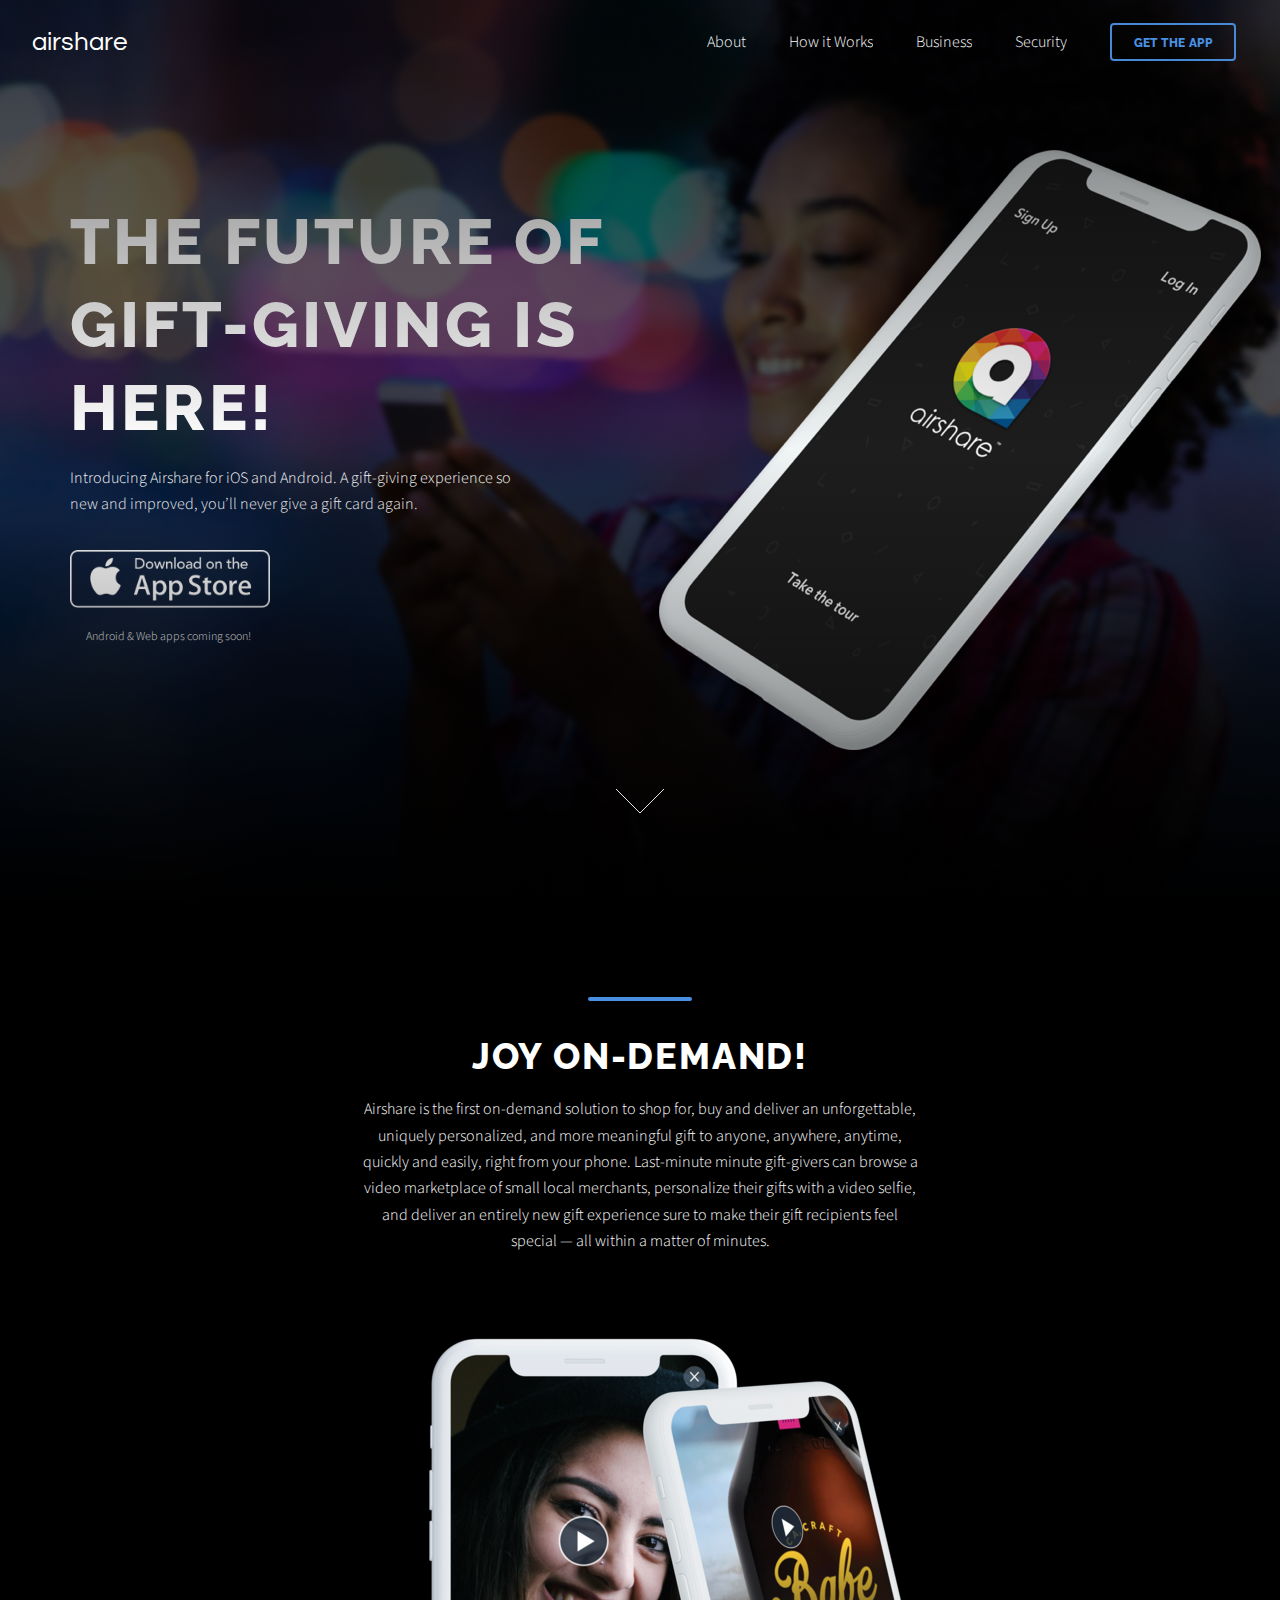
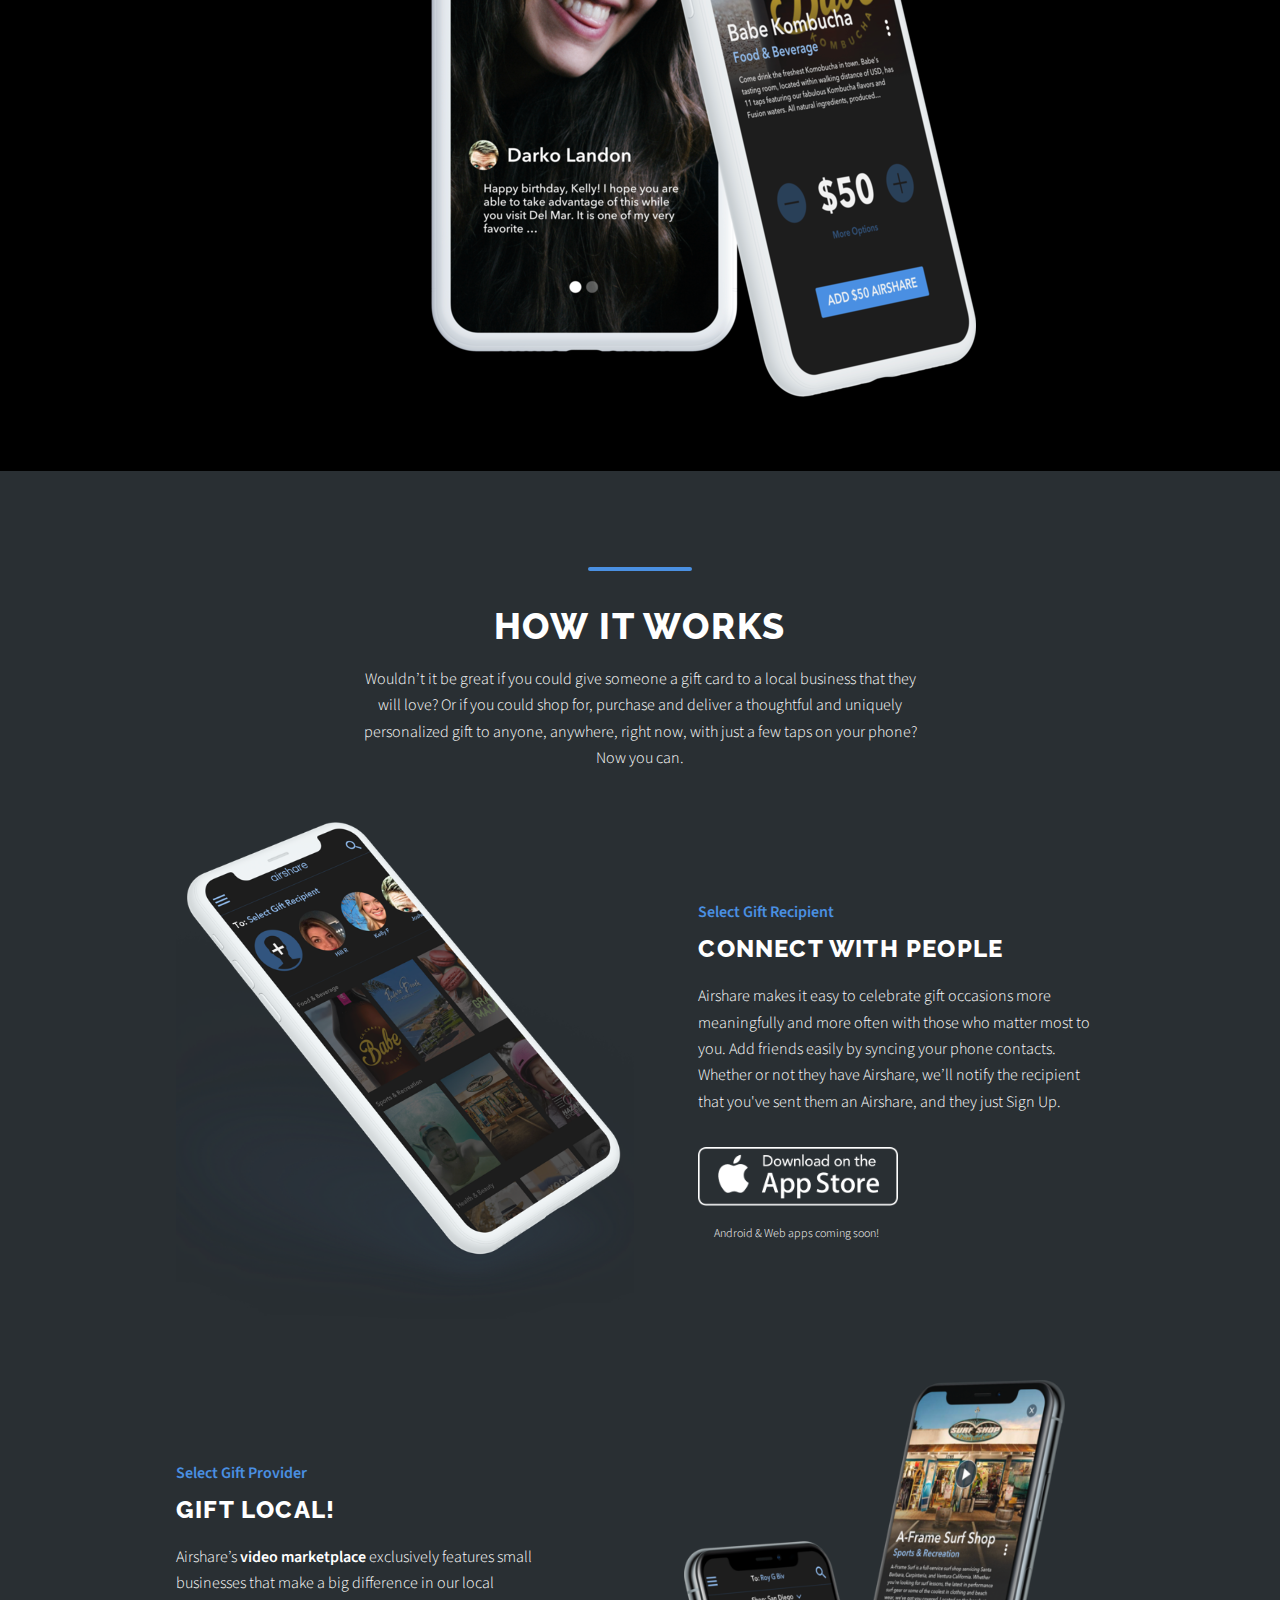
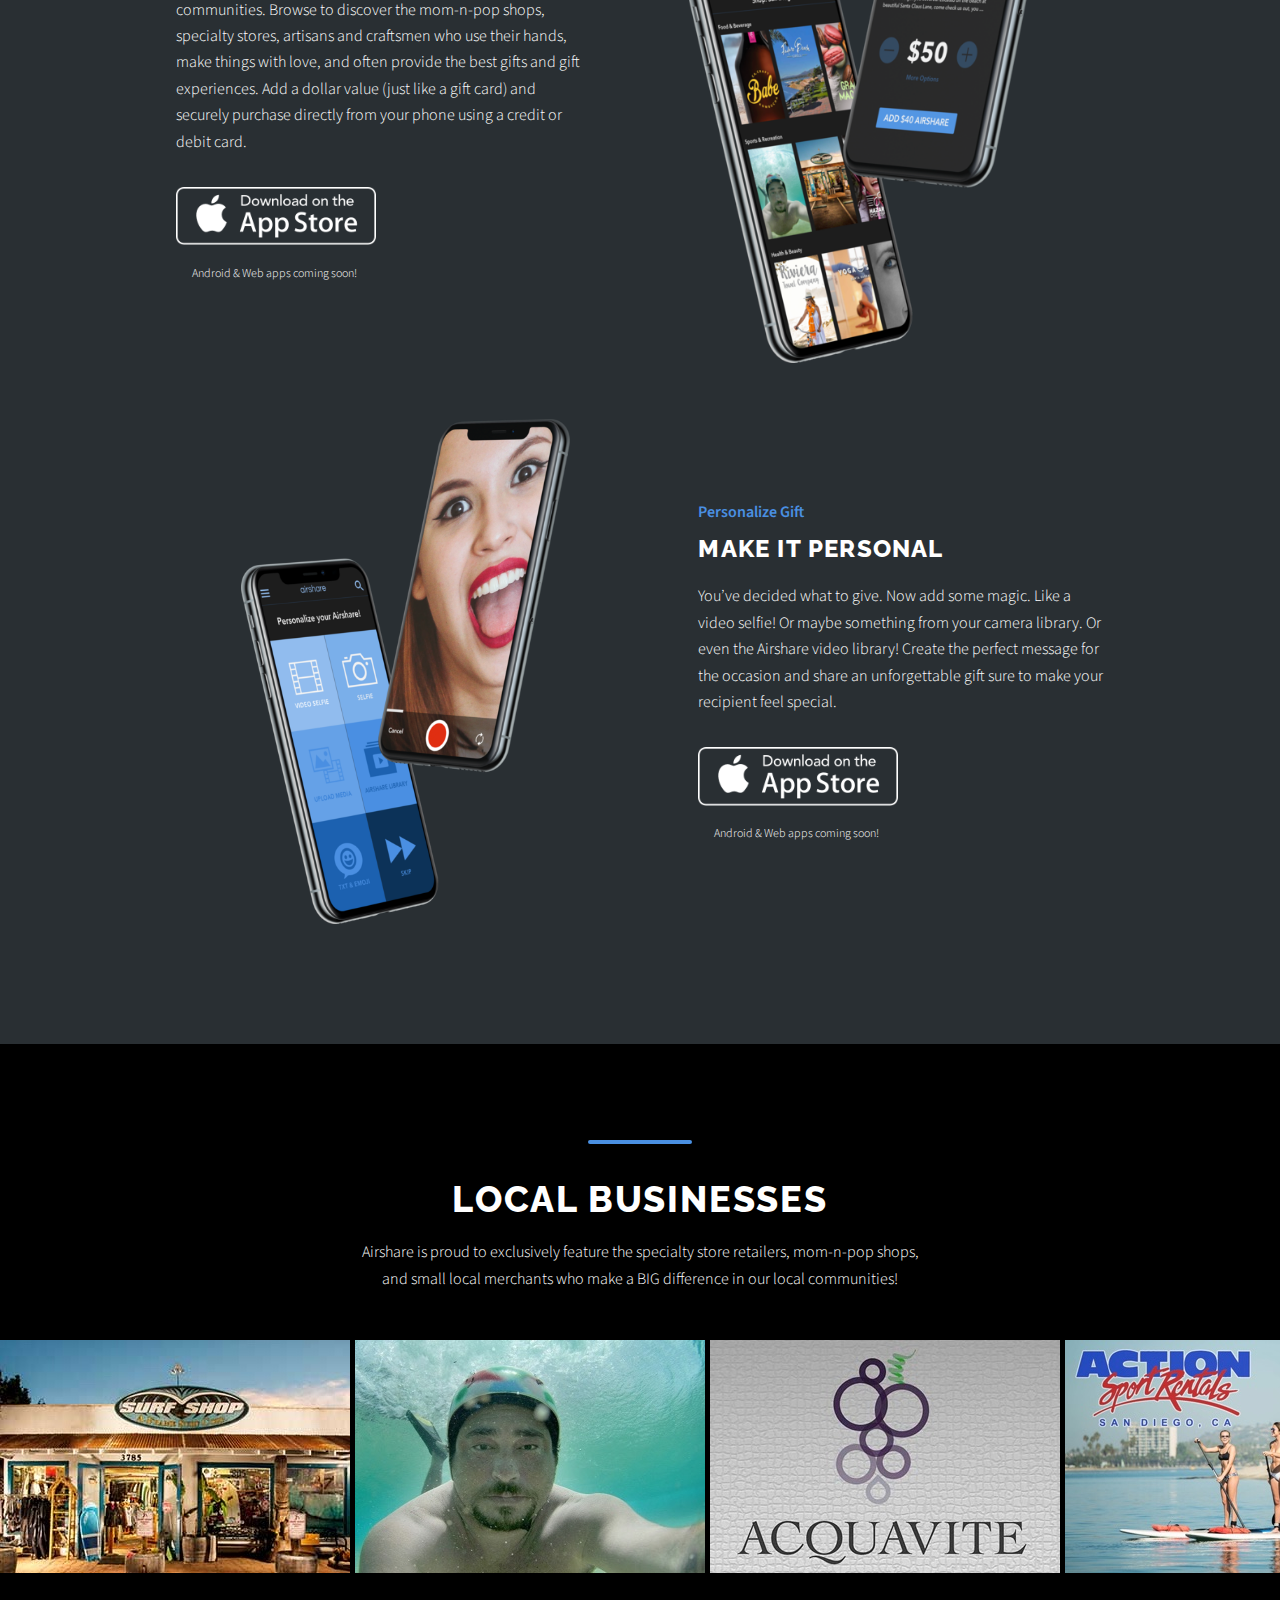
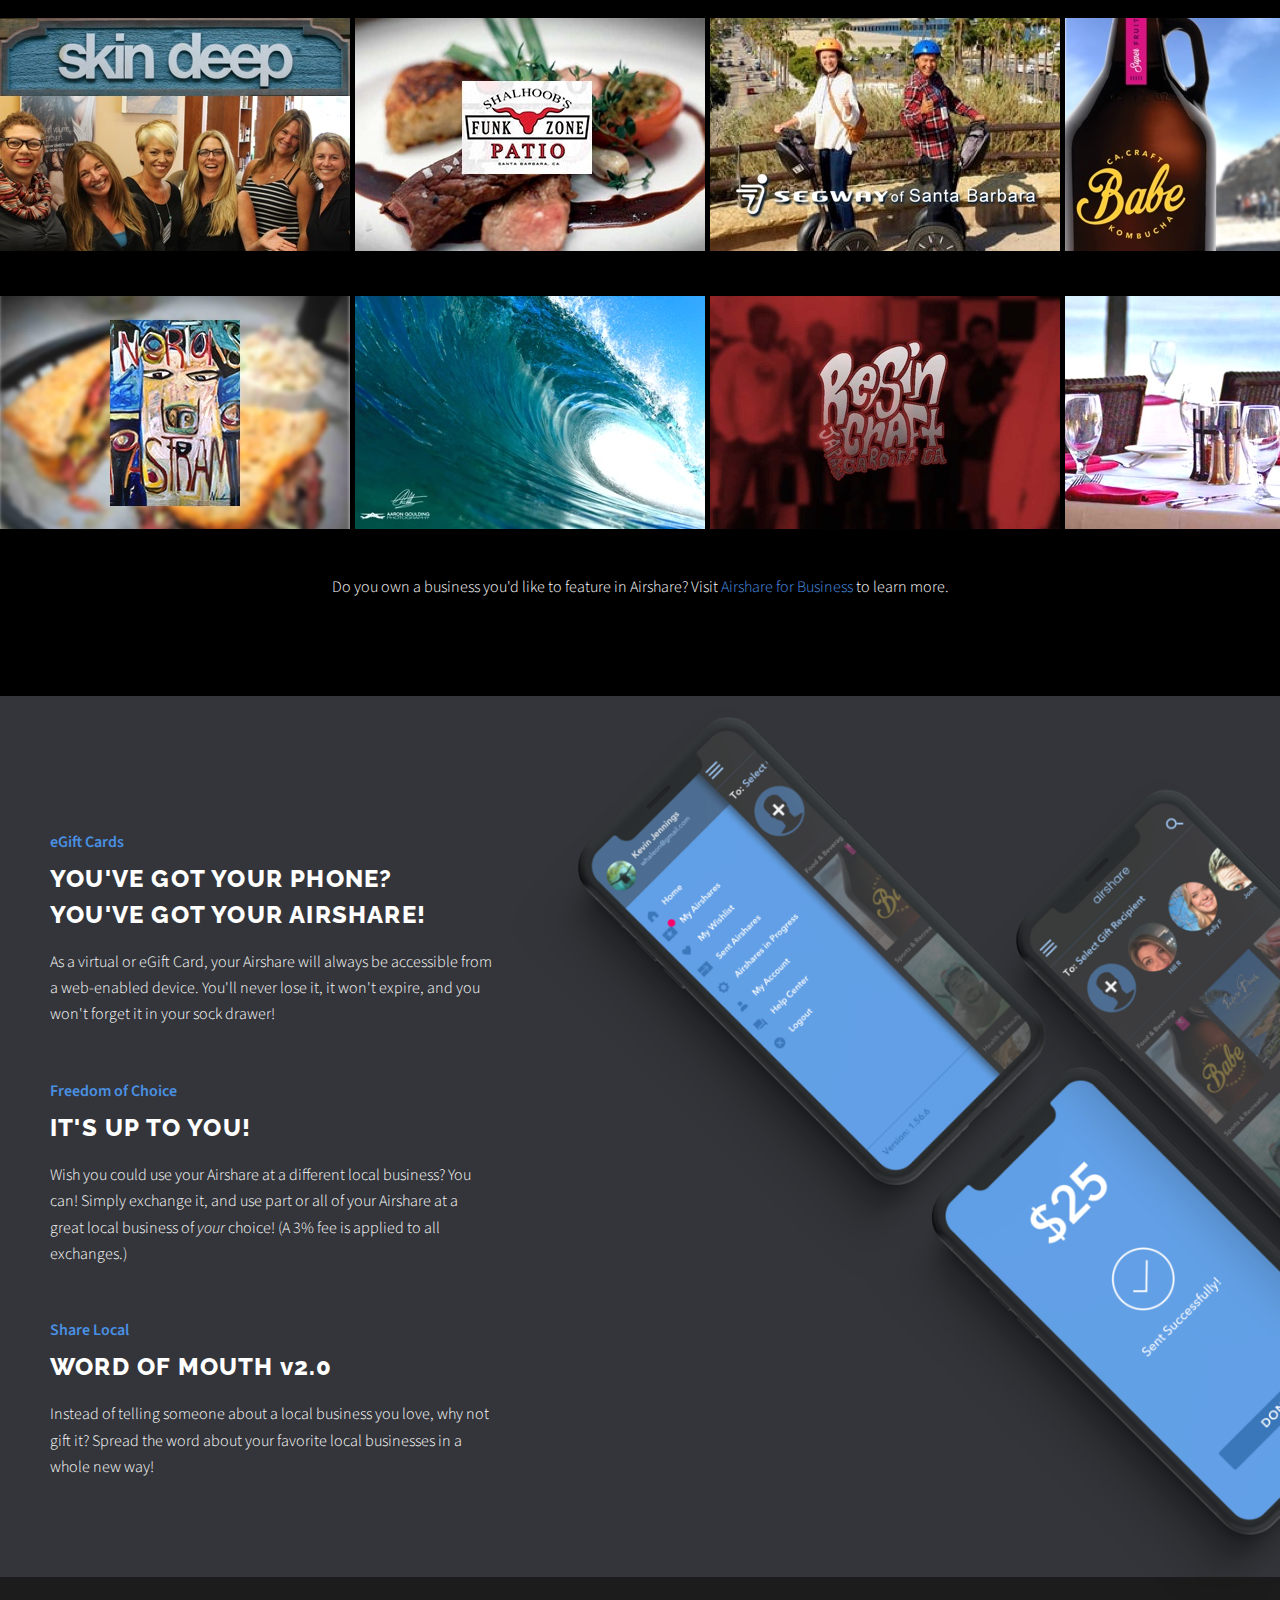
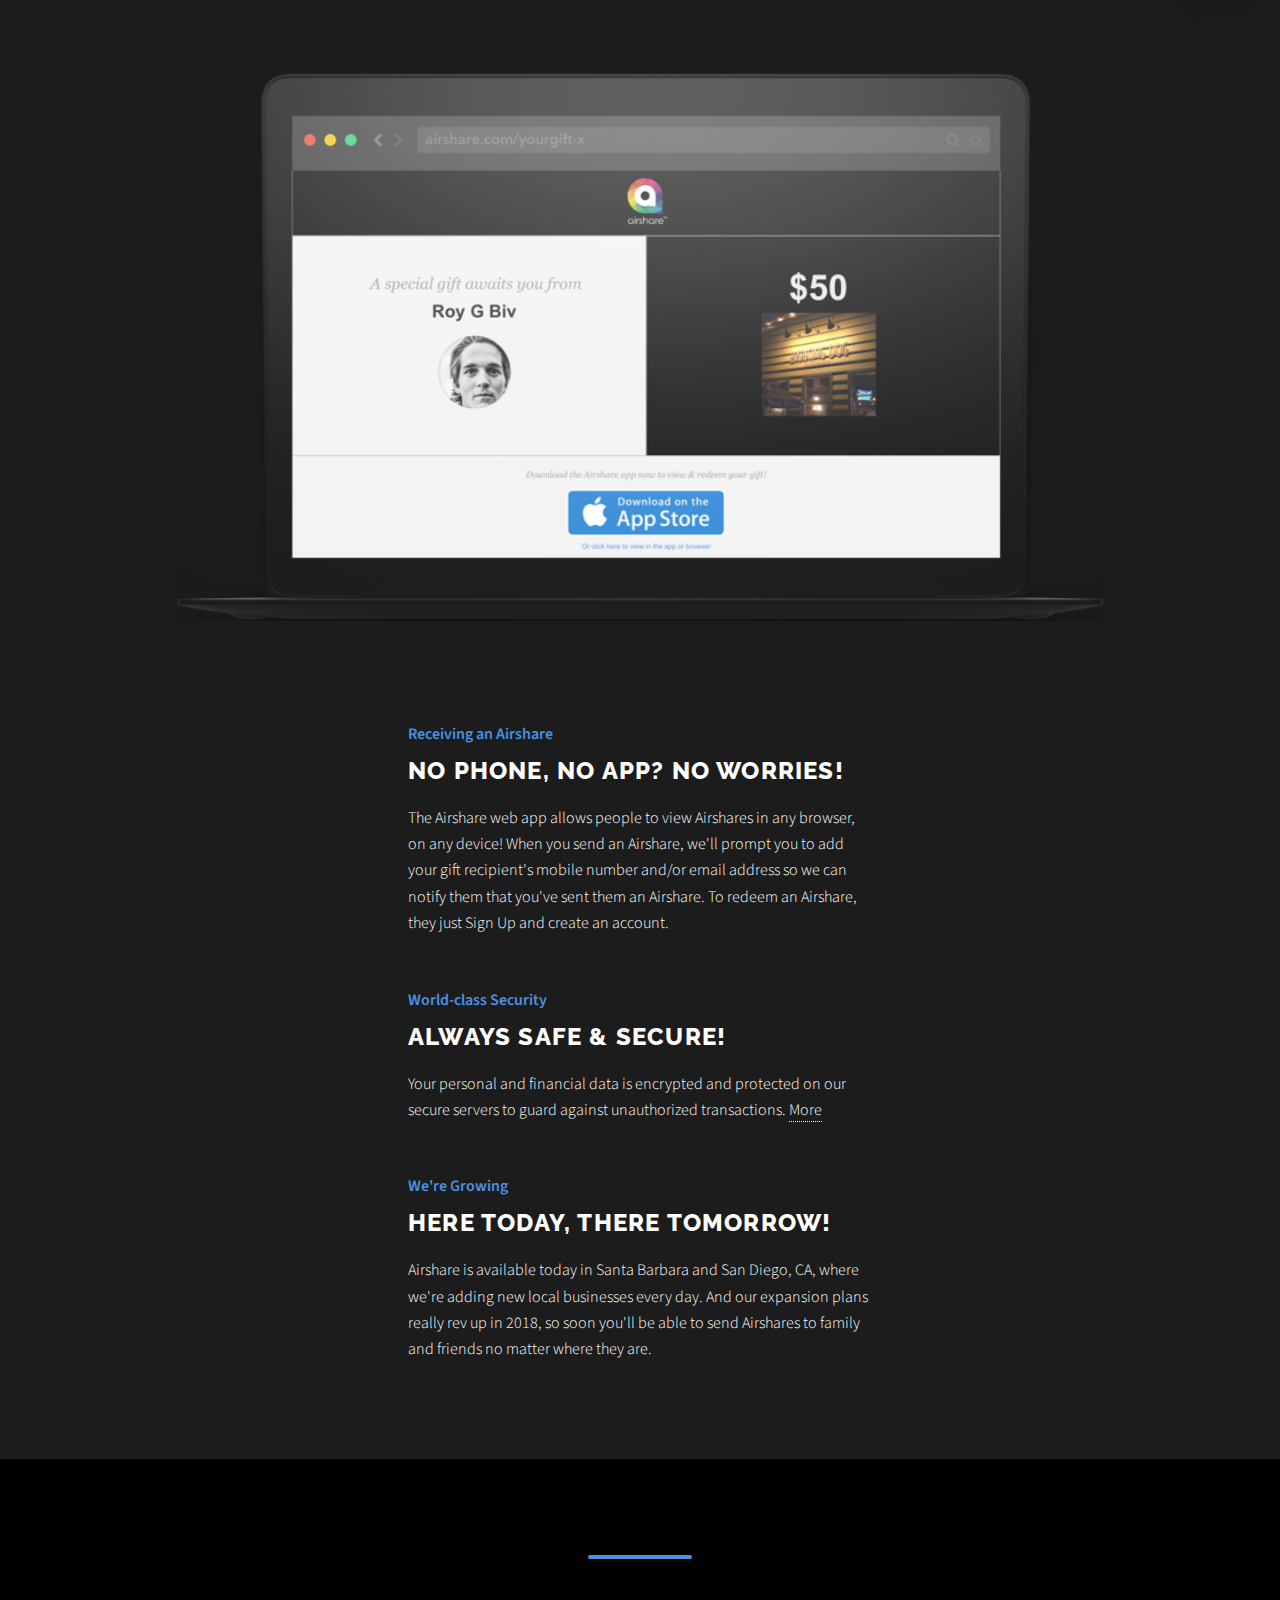
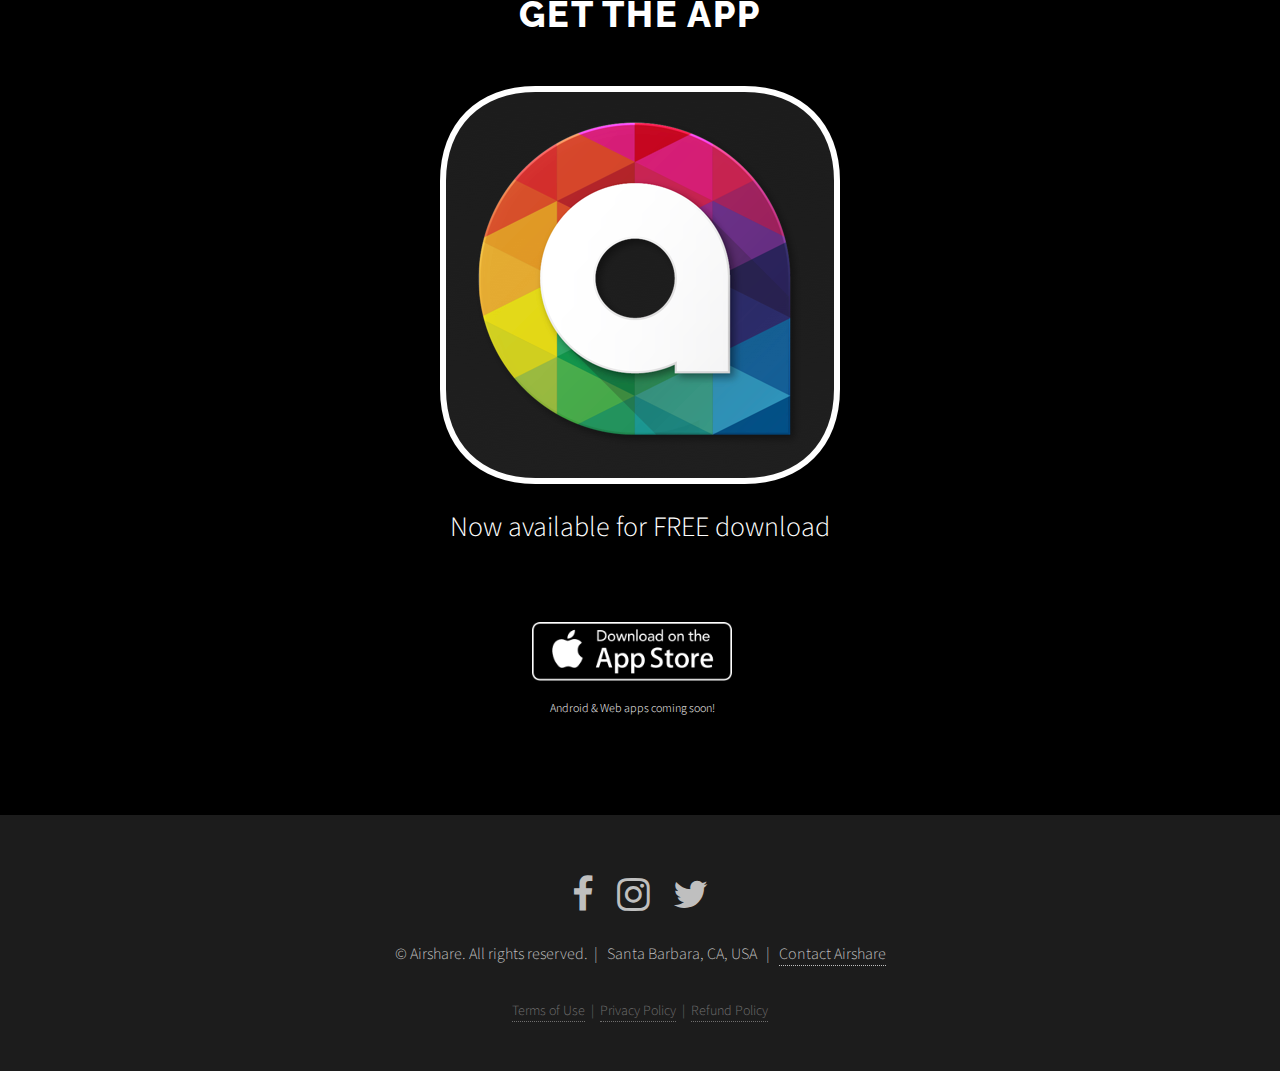
==== commit 8a11434d: "changed spacing and added word it" ====
--- a/index.html
+++ b/index.html
@@ -285,7 +285,7 @@
 
 										<p class="category newbluesub">eGift Cards</p>
 										<h3 class="whitetext whitehead">YOU'VE GOT YOUR PHONE? YOU'VE GOT YOUR AIRSHARE!</h3>
-										<p class="noleft whitetext littleroom">As a virtual or eGift Card, your Airshare will always be accessible from a web-enabled device. You'll never lose it, it won't expire, and you won't forget in your sock drawer!</p>
+										<p class="noleft whitetext littleroom">As a virtual or eGift Card, your Airshare will always be accessible from a web-enabled device. You'll never lose it, it won't expire, and you won't forget it in your sock drawer!</p>
 										</p>
 
 										<p class="whitetext newbluesub">Freedom of Choice</p>
--- a/assets/css/main.css
+++ b/assets/css/main.css
@@ -4821,7 +4821,7 @@
 .leftside {
 	text-align: left !important;
     margin-left: 100px;
-    margin-top: -815px;
+    margin-top: -790px;
 }
 
 .noleft {
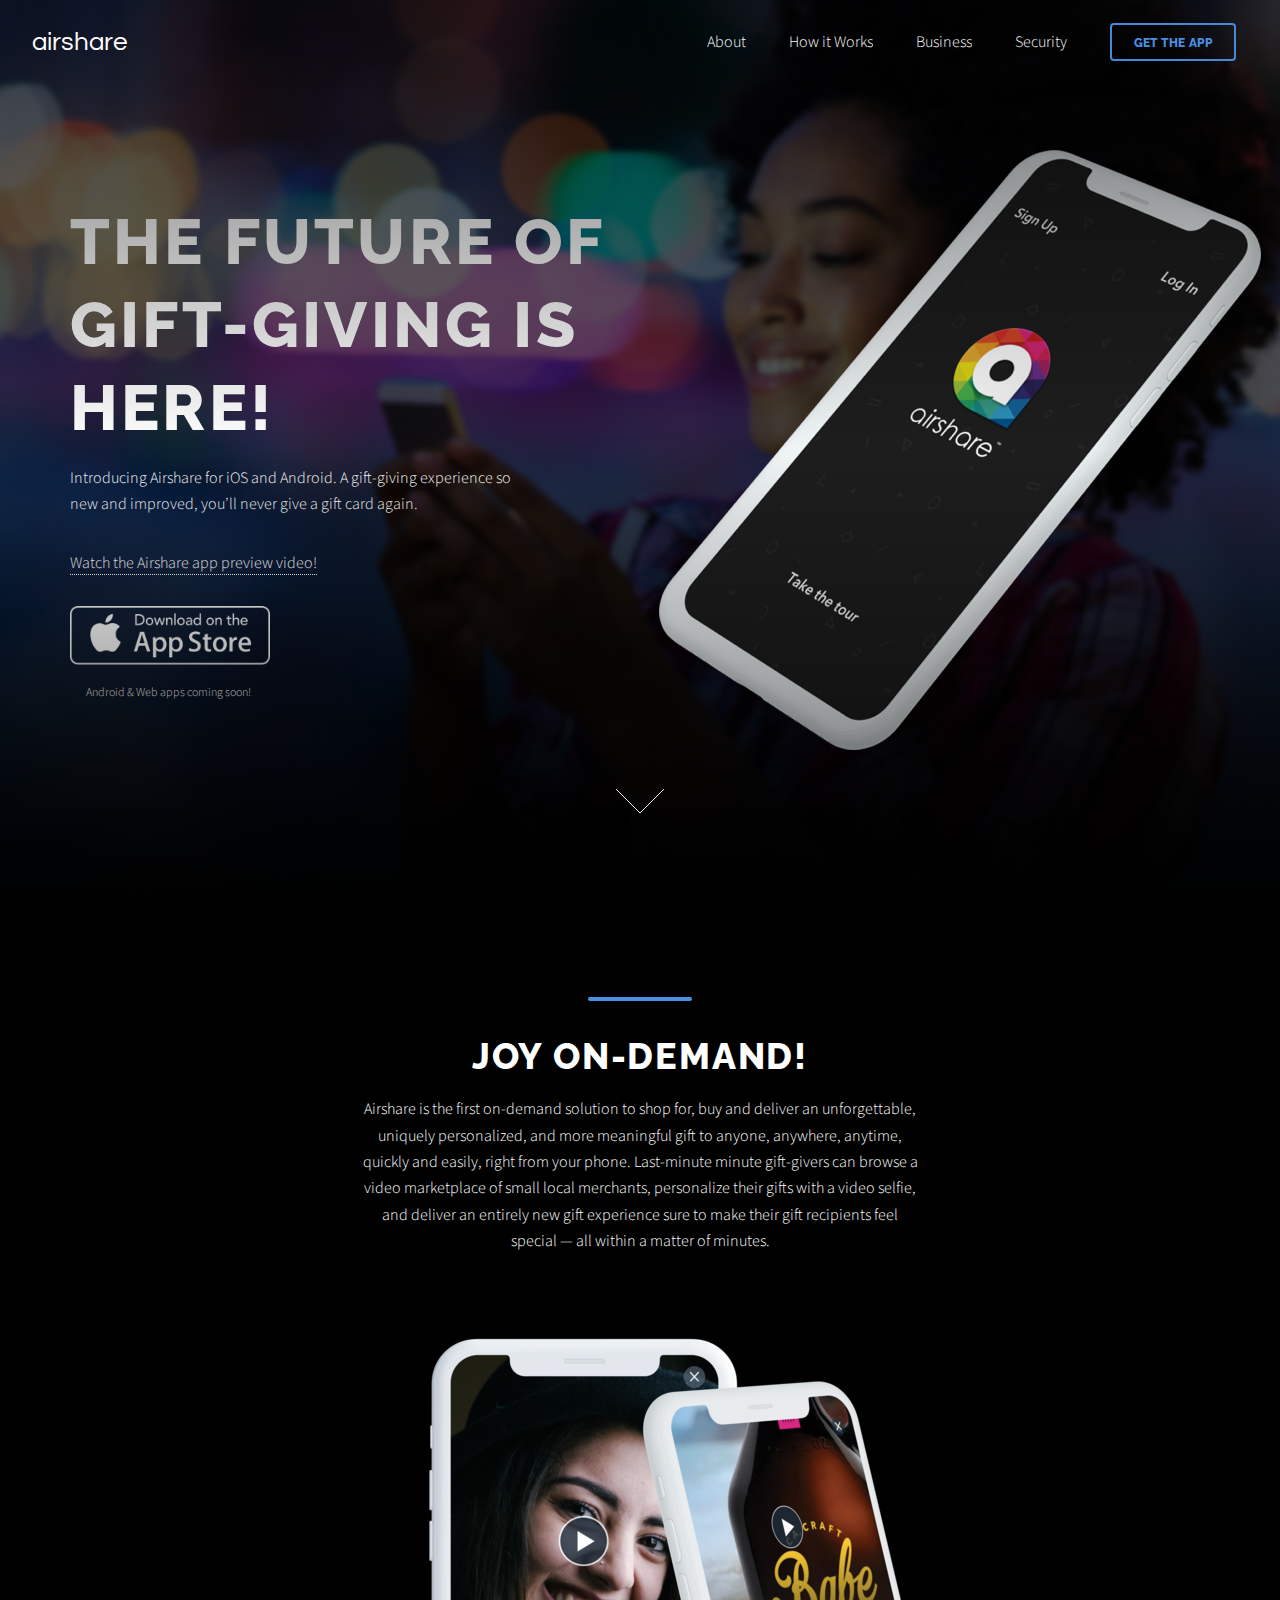
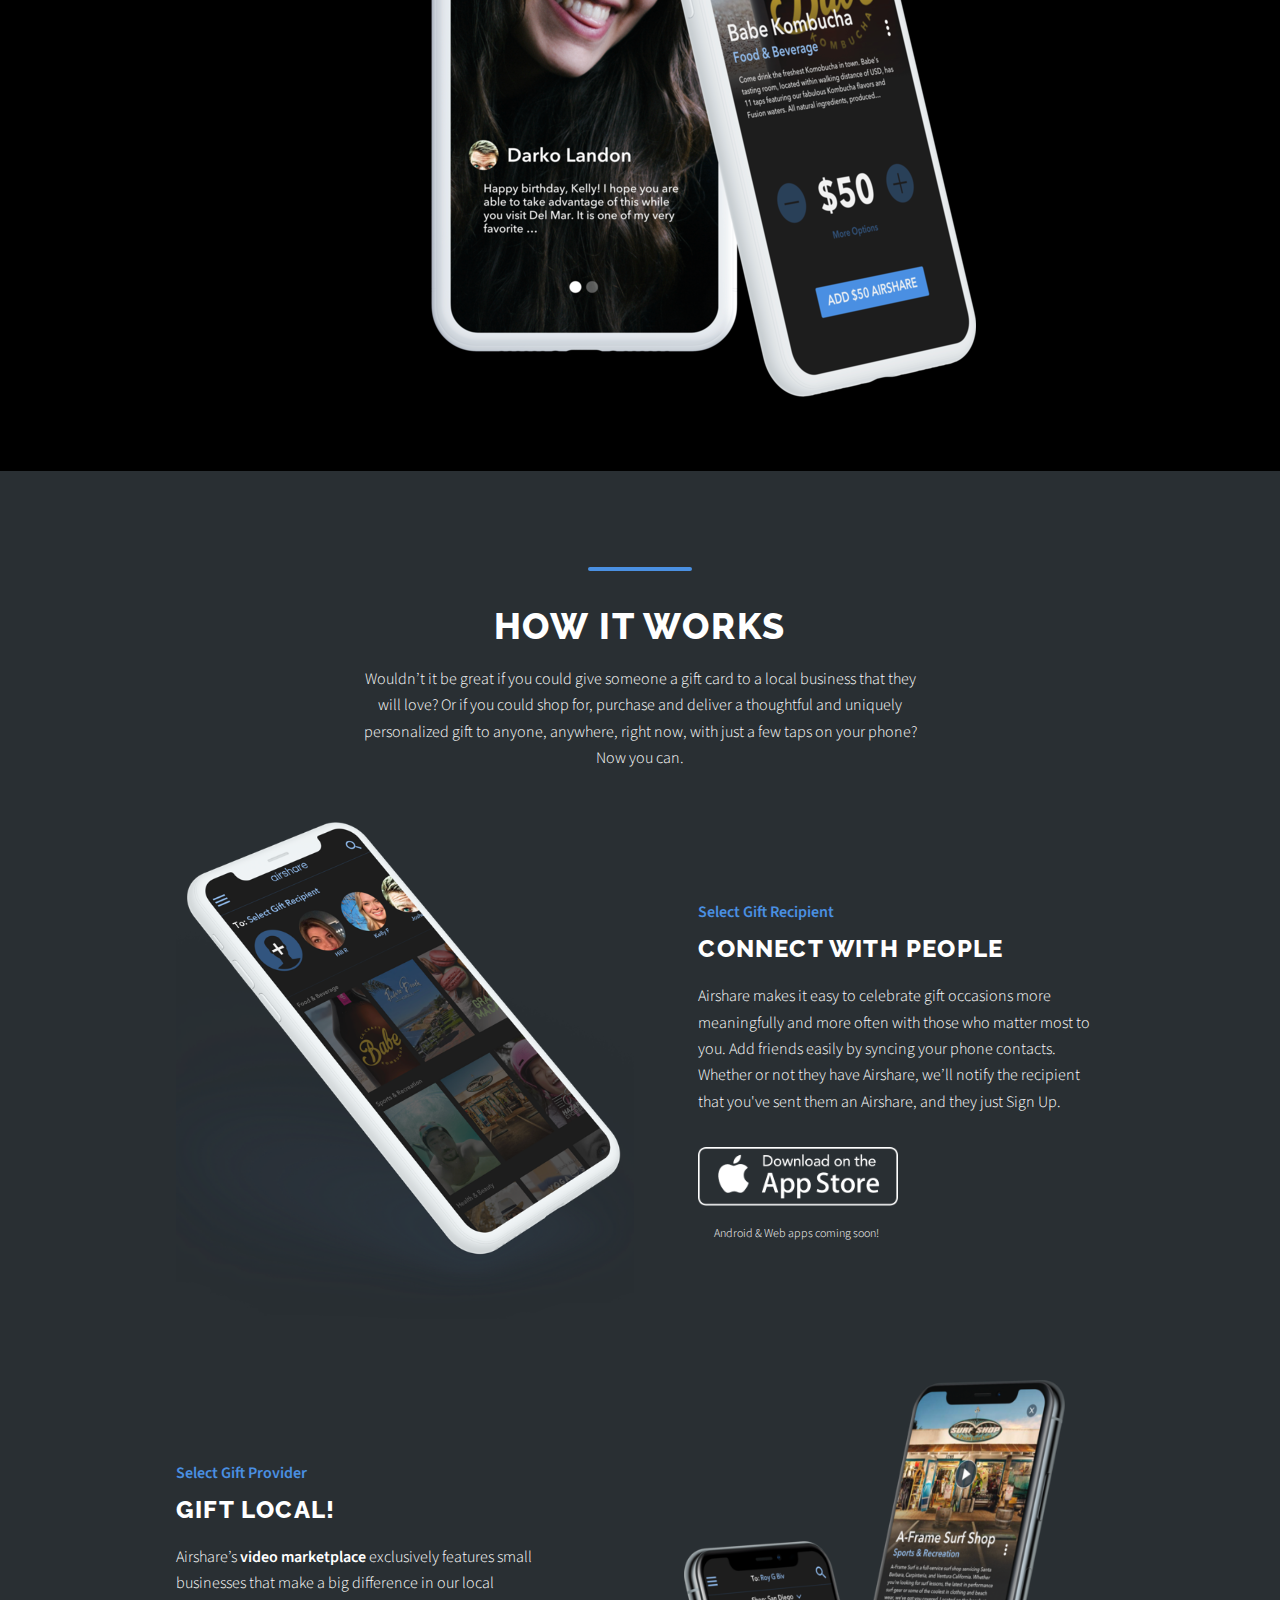
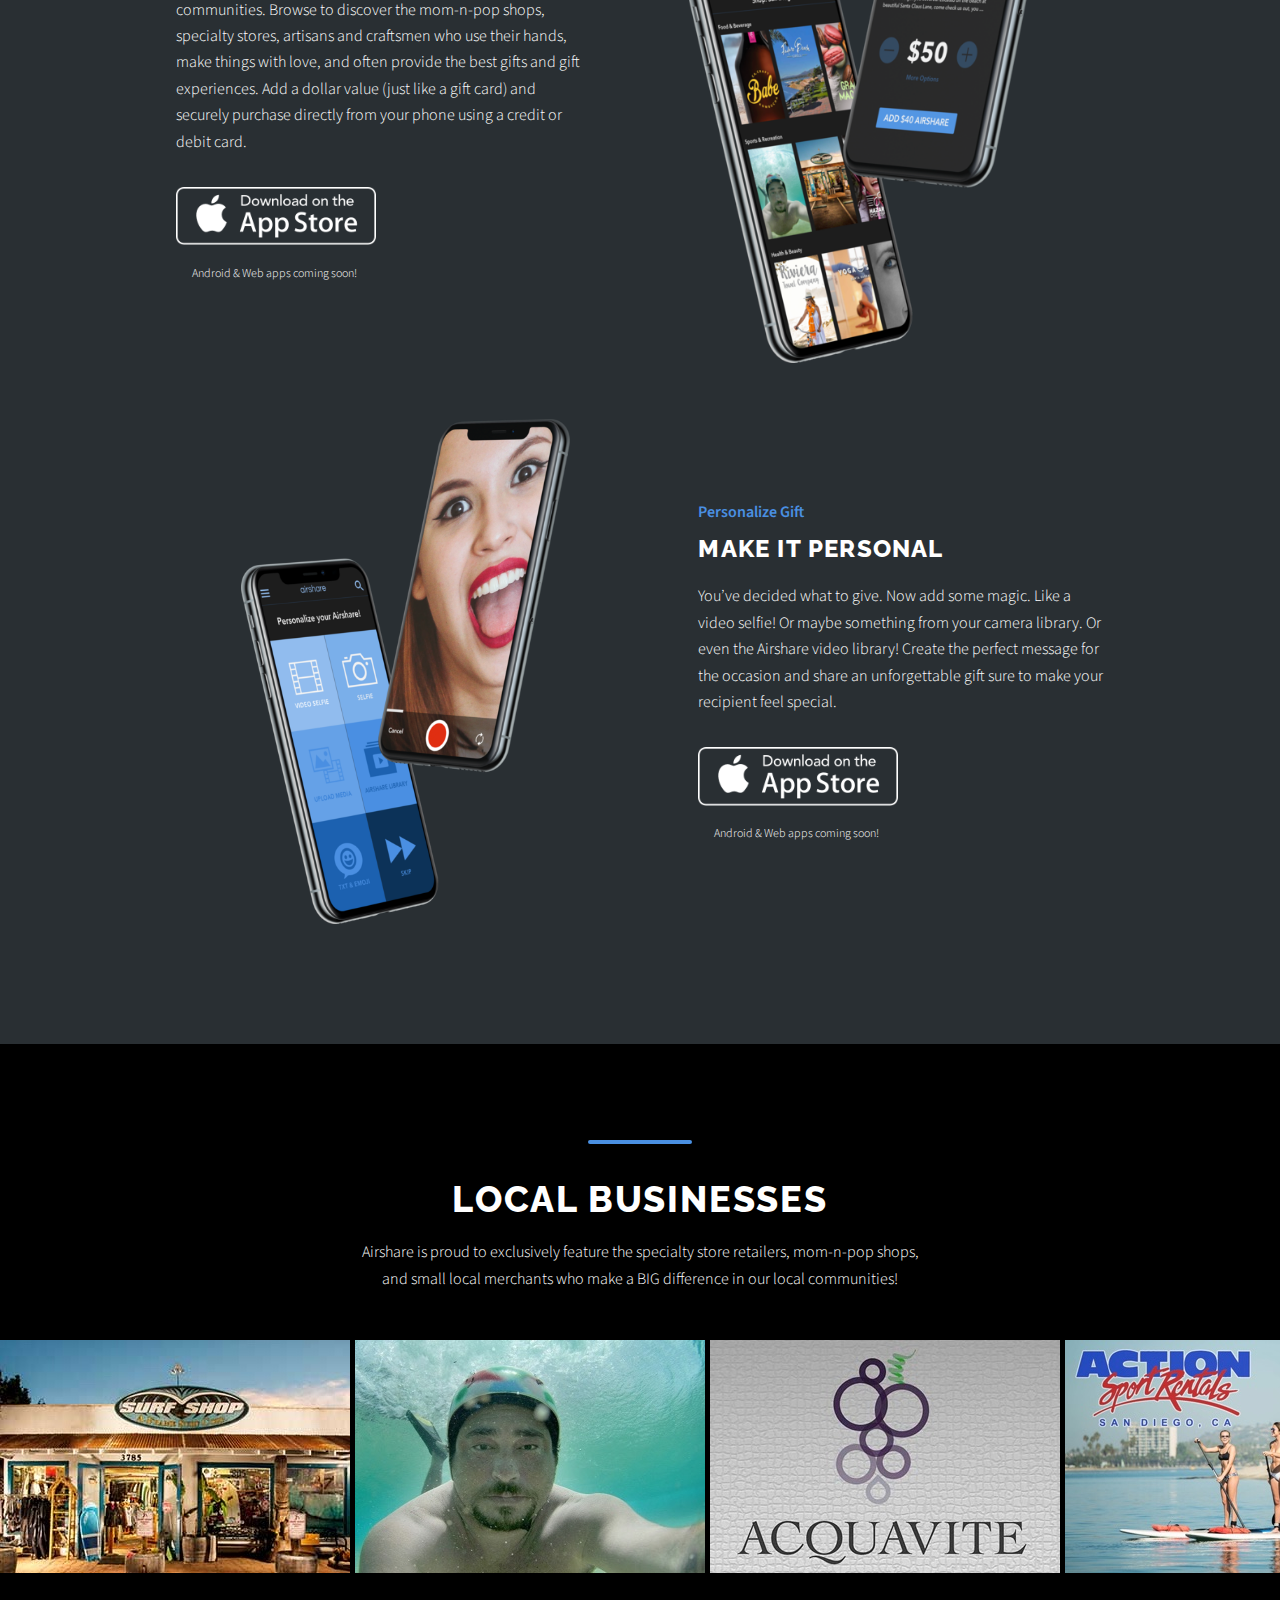
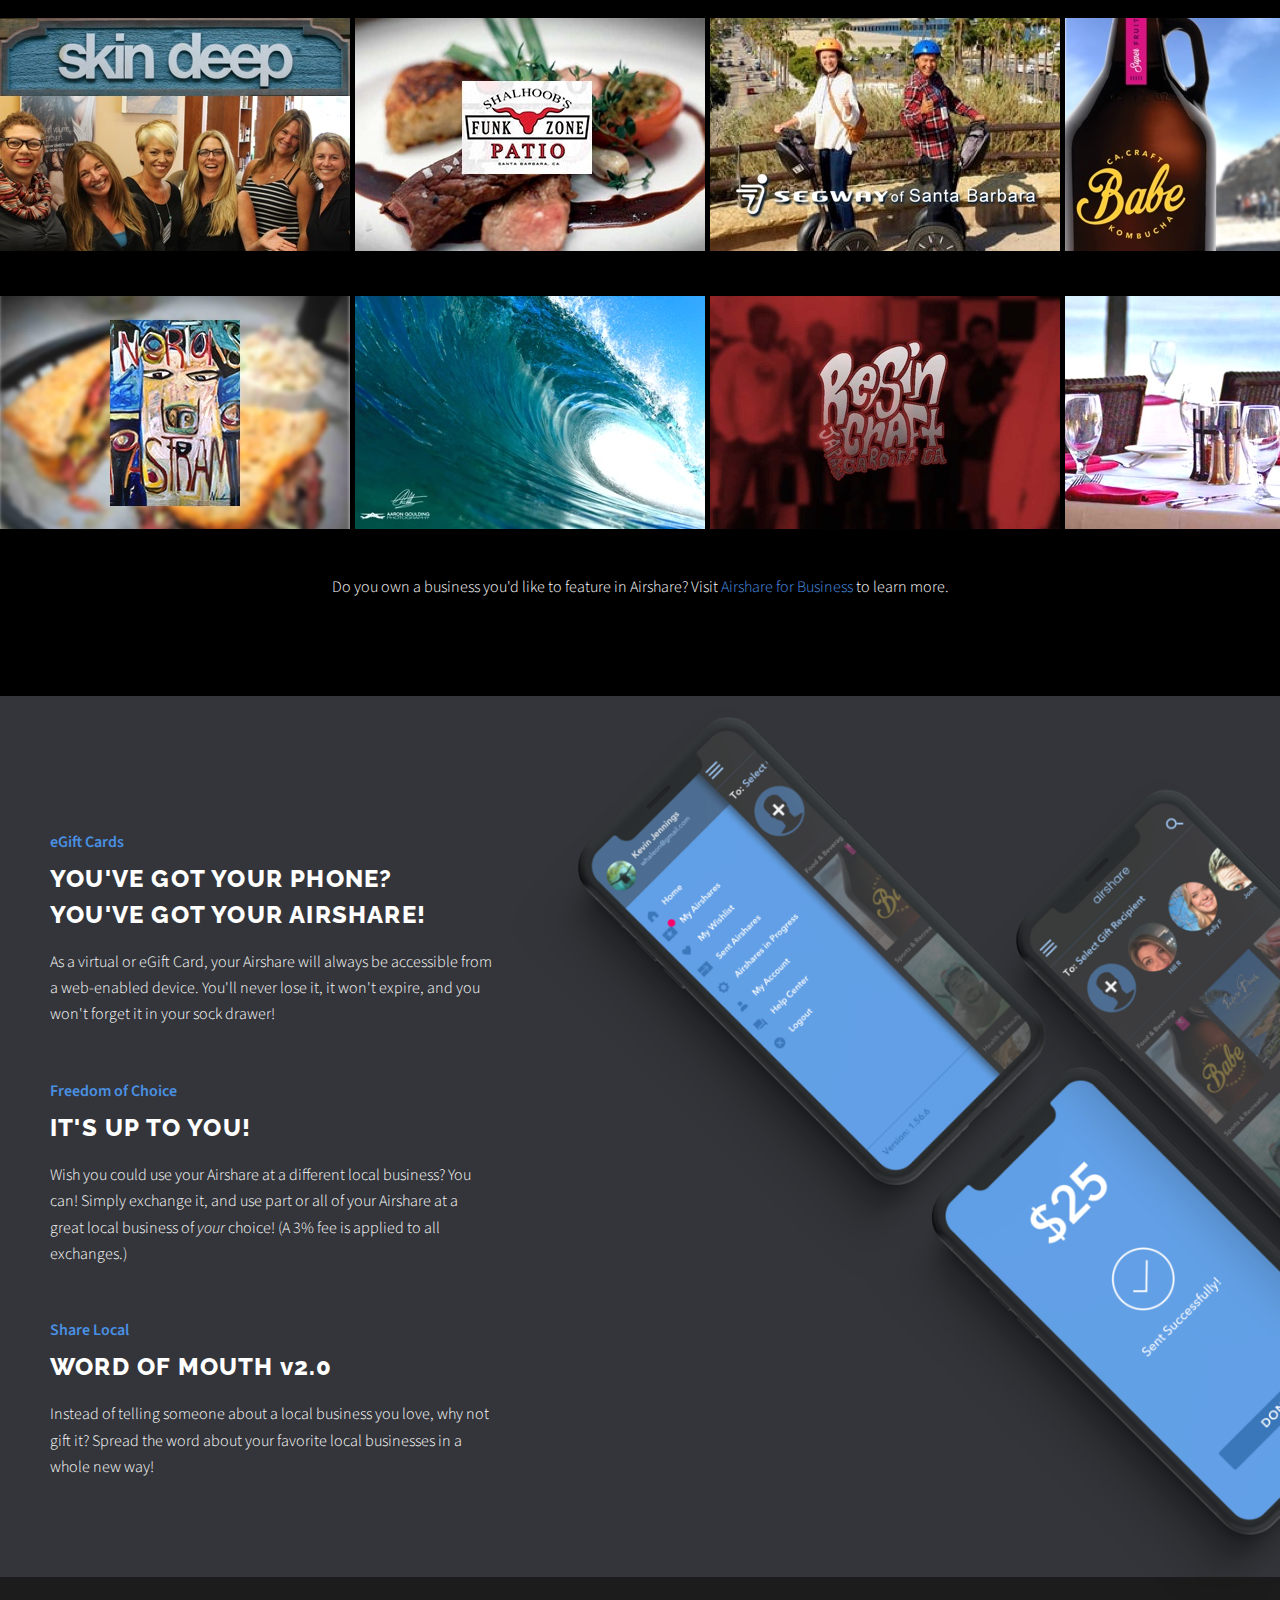
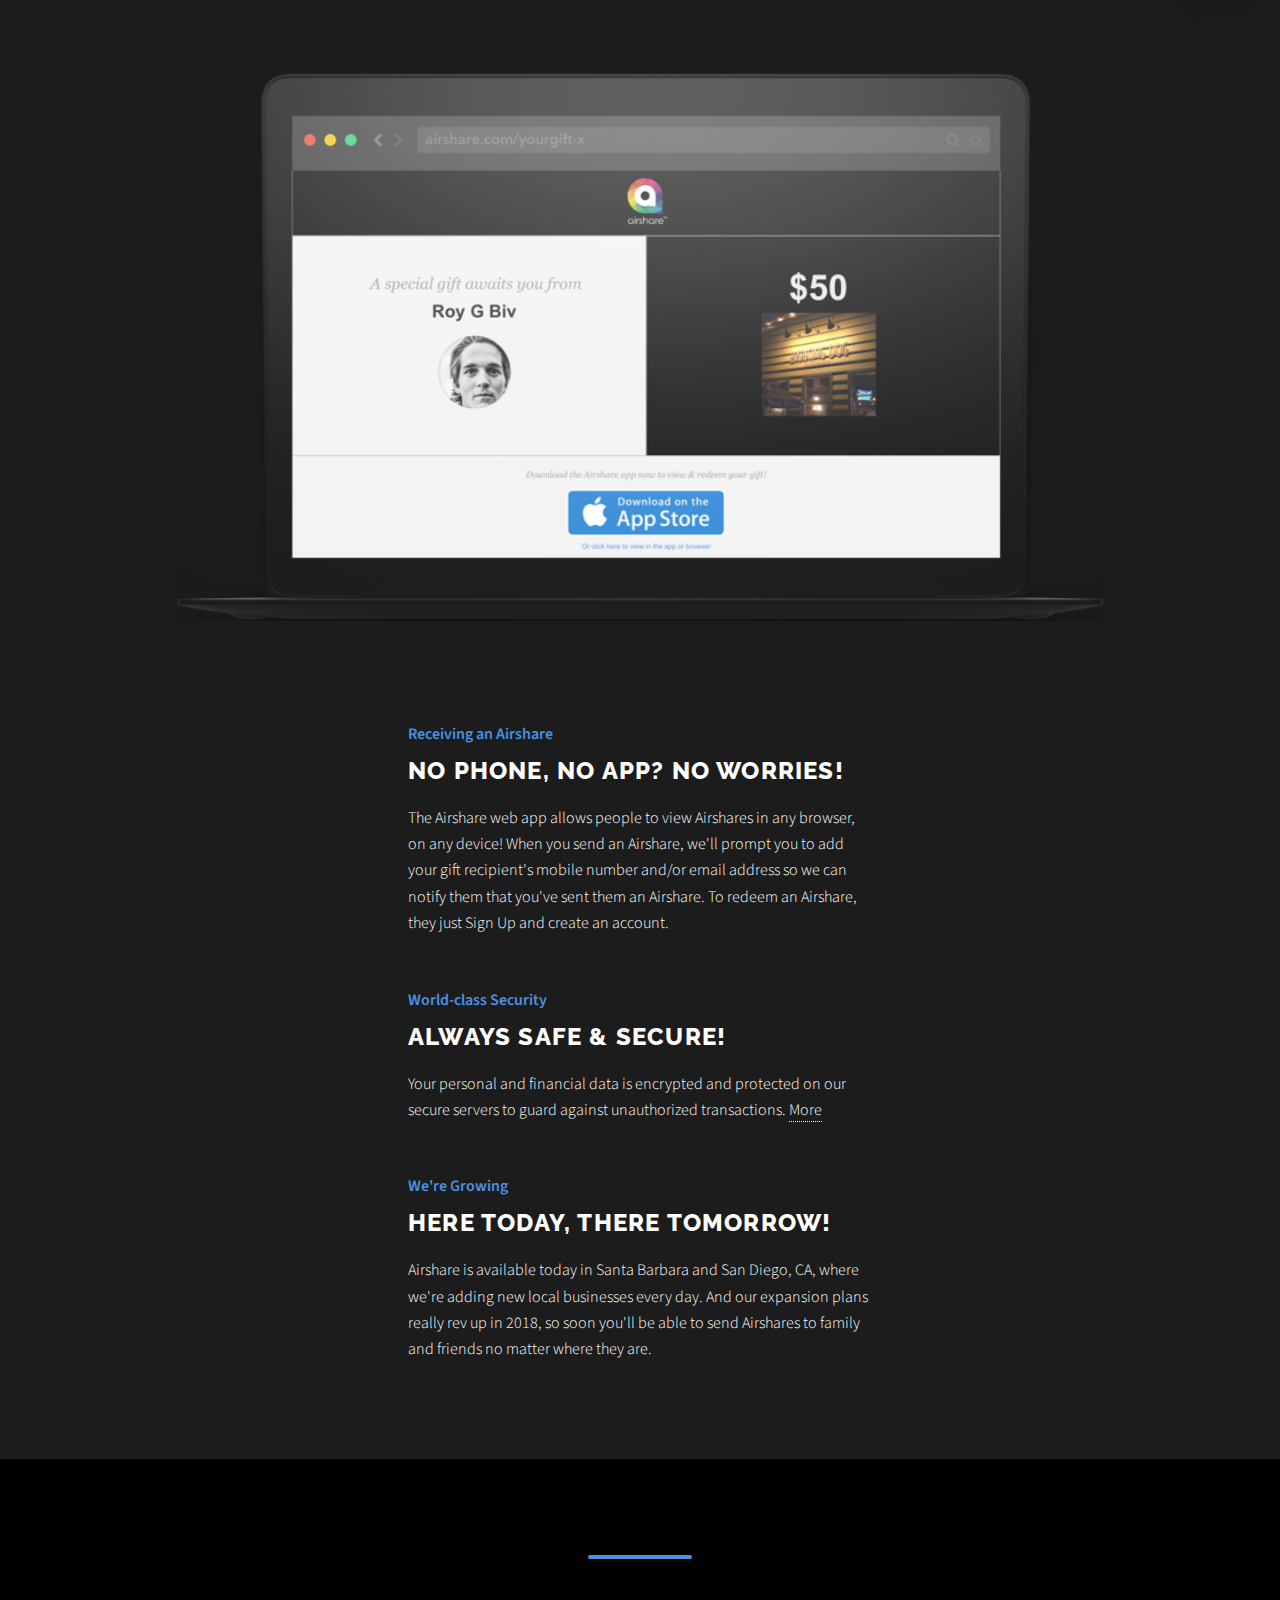
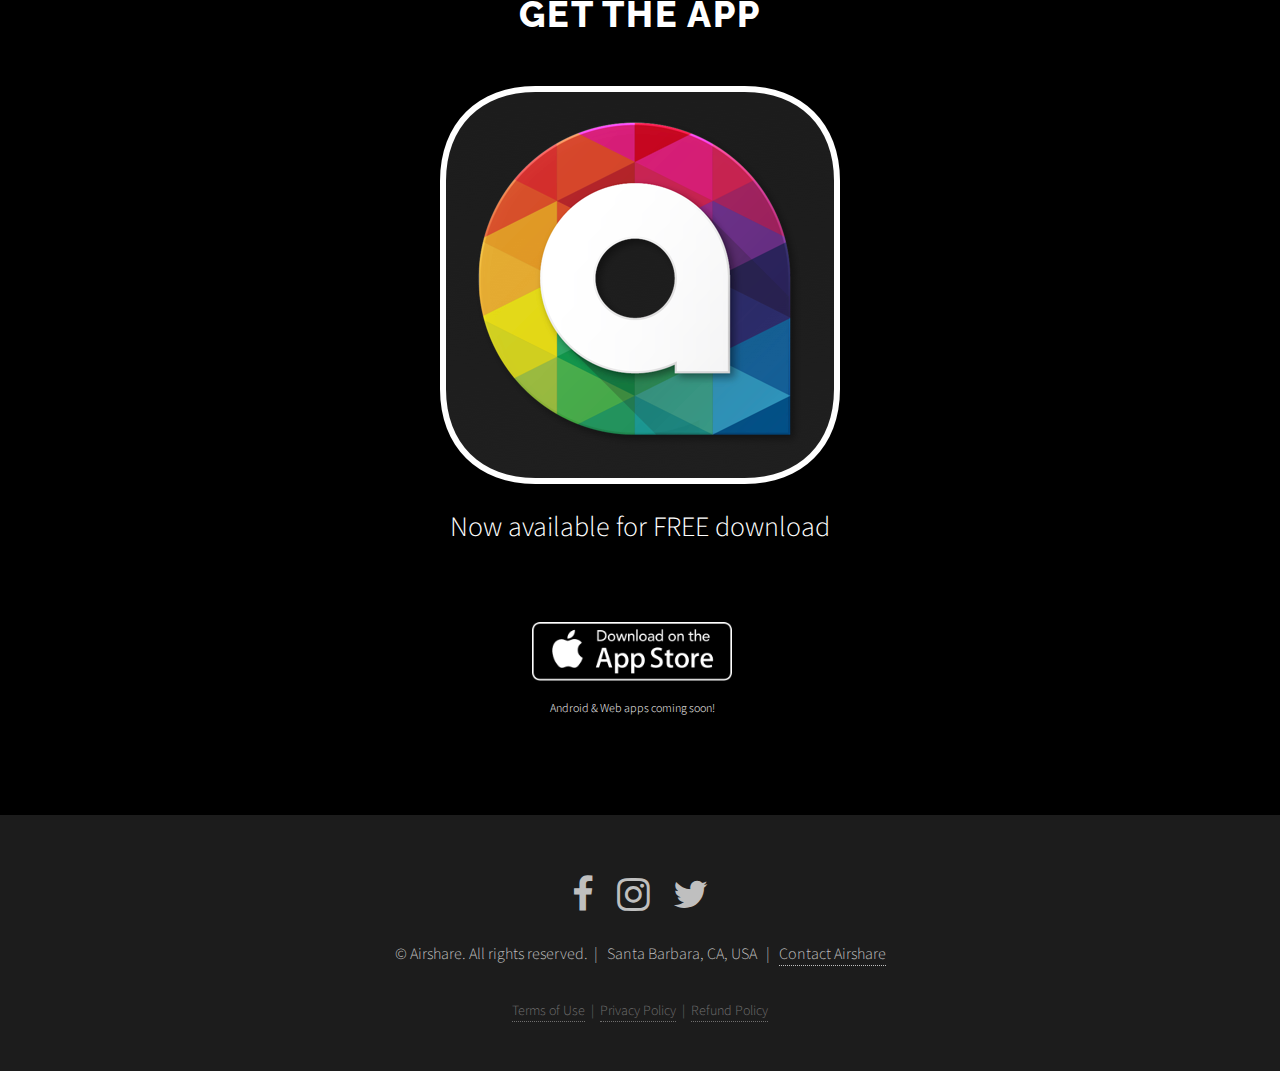
==== commit d2ffa05b: "added preview video text" ====
--- a/index.html
+++ b/index.html
@@ -62,6 +62,8 @@
 								<div class="content secondcontent">
 									<h1 class="bannerheader">The future of gift-giving is here!</h1>
 									<p class="bannerp">Introducing Airshare for iOS and Android. A gift-giving experience so new and improved, you’ll never give a gift card again.</p>
+
+									<p class="videolink"><a href="https://www.youtube.com/watch?v=1on3879TNq0&feature=youtu.be" data-lity >Watch the Airshare app preview video!</a></p>
 									<ul class="actions centerup">
 										<!--  <li><a href="#" class="button next">Learn More</a></li>  -->
 										<li><a href="https://itunes.apple.com/app/id1146579994" target="_blank" class="applebtn"><img src="images/apple_button.png" class="actualapple" alt="" /></a></li>
--- a/assets/css/main.css
+++ b/assets/css/main.css
@@ -4857,6 +4857,11 @@
 	margin-bottom: 100px;
 }
 
+.videolink {
+	color: #fff;
+	margin-bottom: 30px;
+}
+
 
 
 
@@ -5046,7 +5051,11 @@
 
 	.lottaroom {
 	margin-bottom: 75px;
-}
+	}
+
+	.videolink {
+		text-align: center;
+	}
 
 }
 
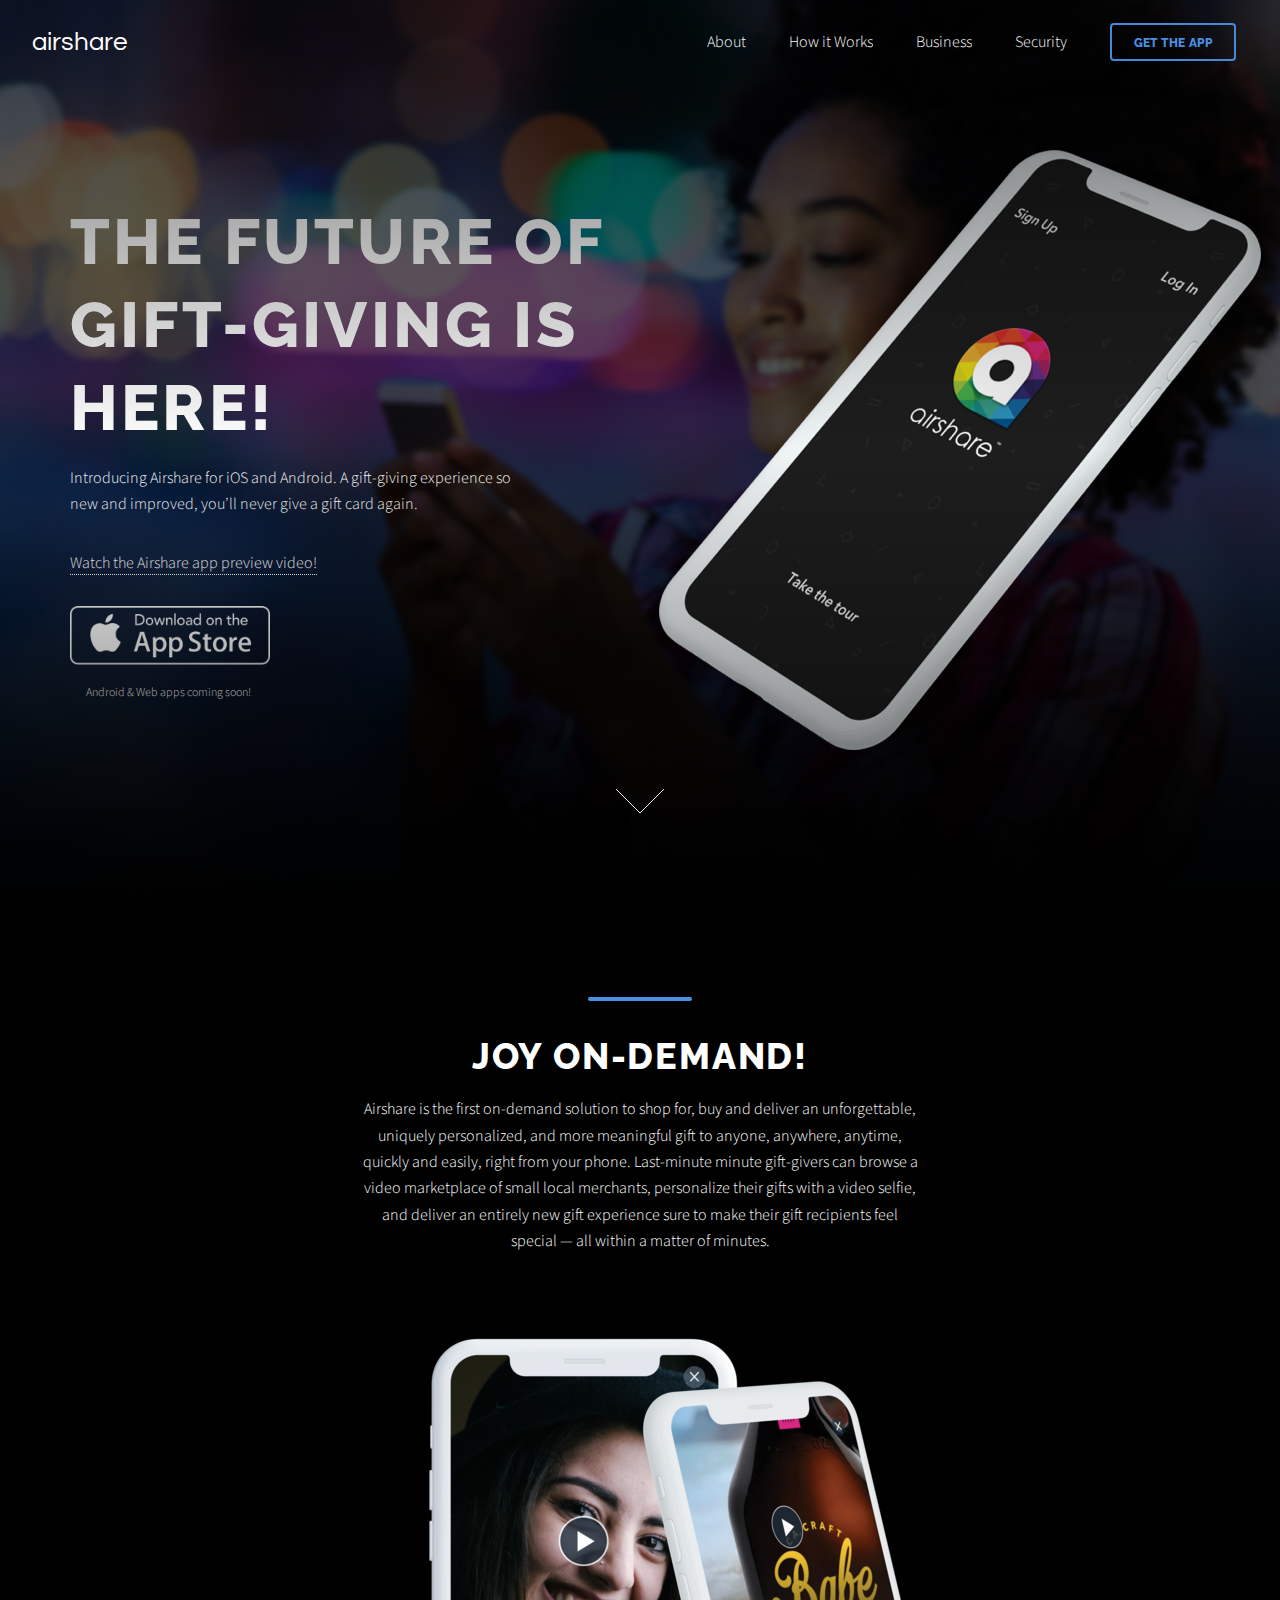
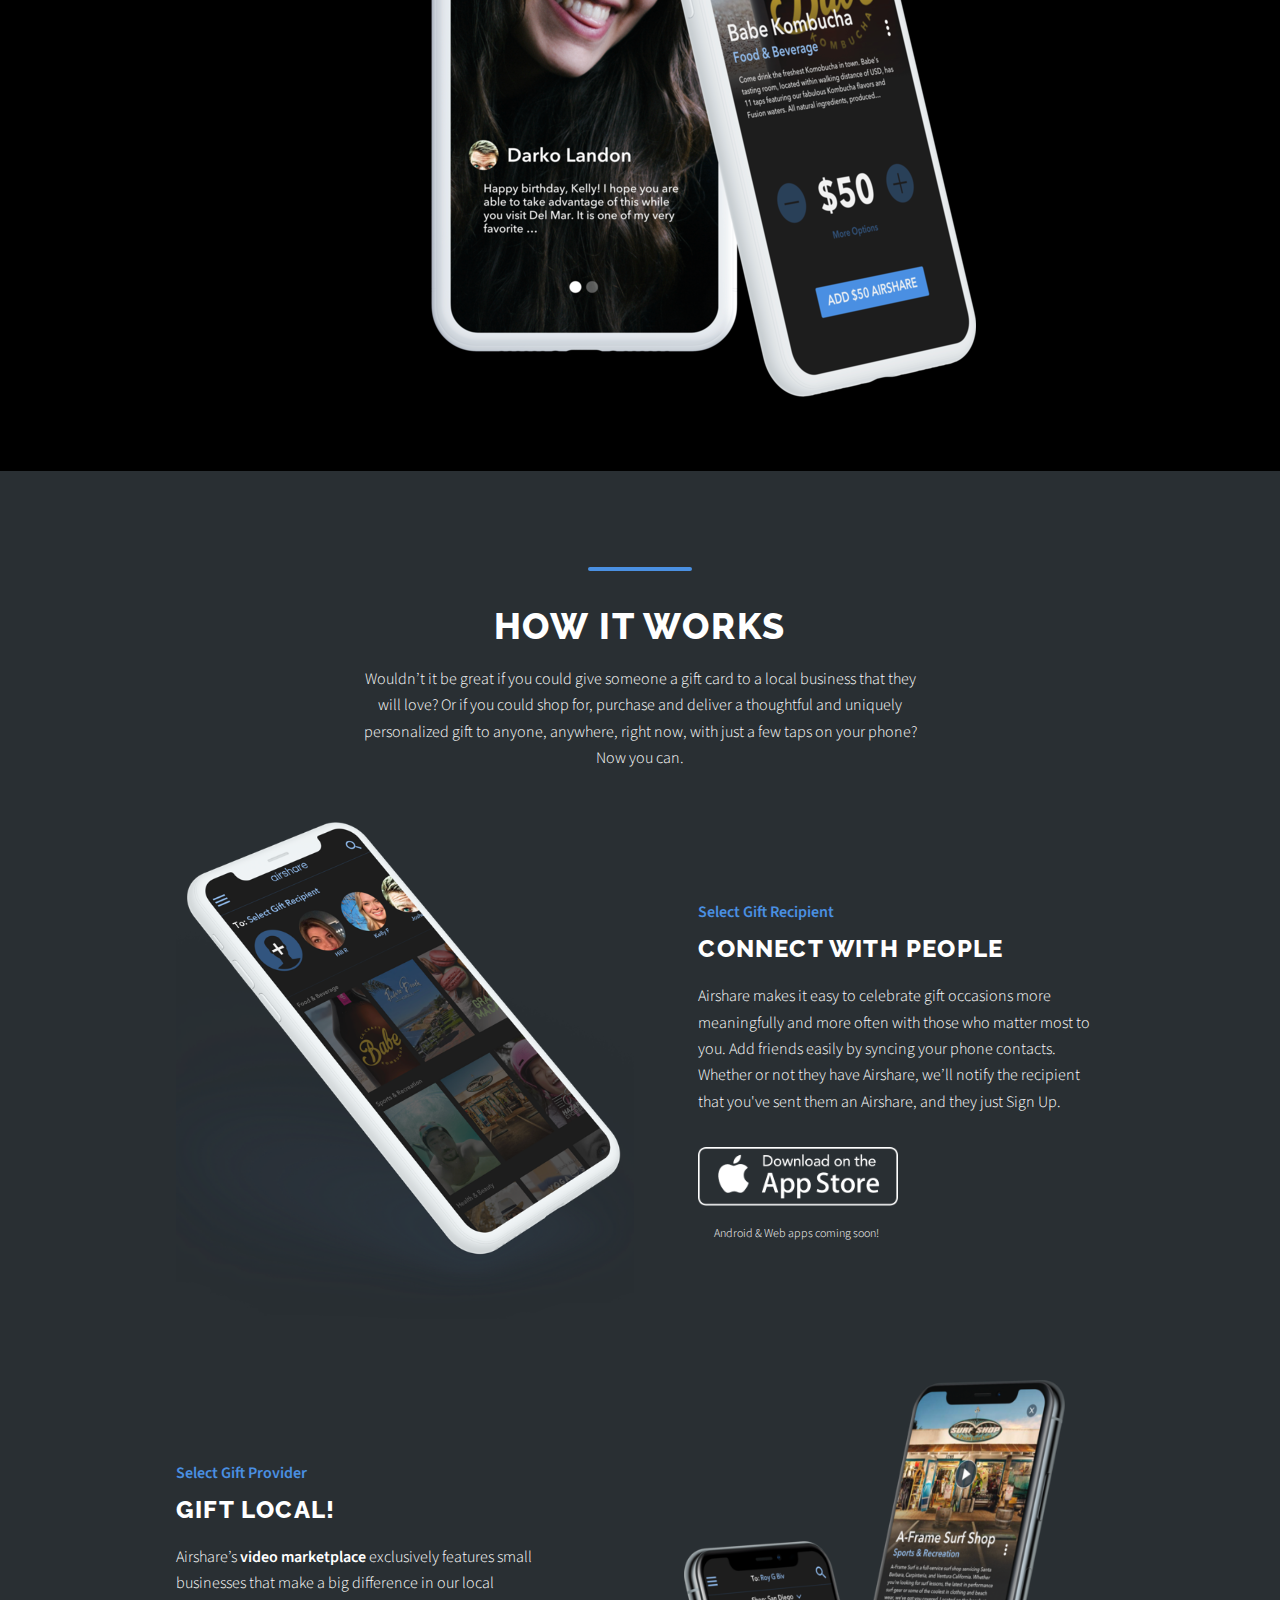
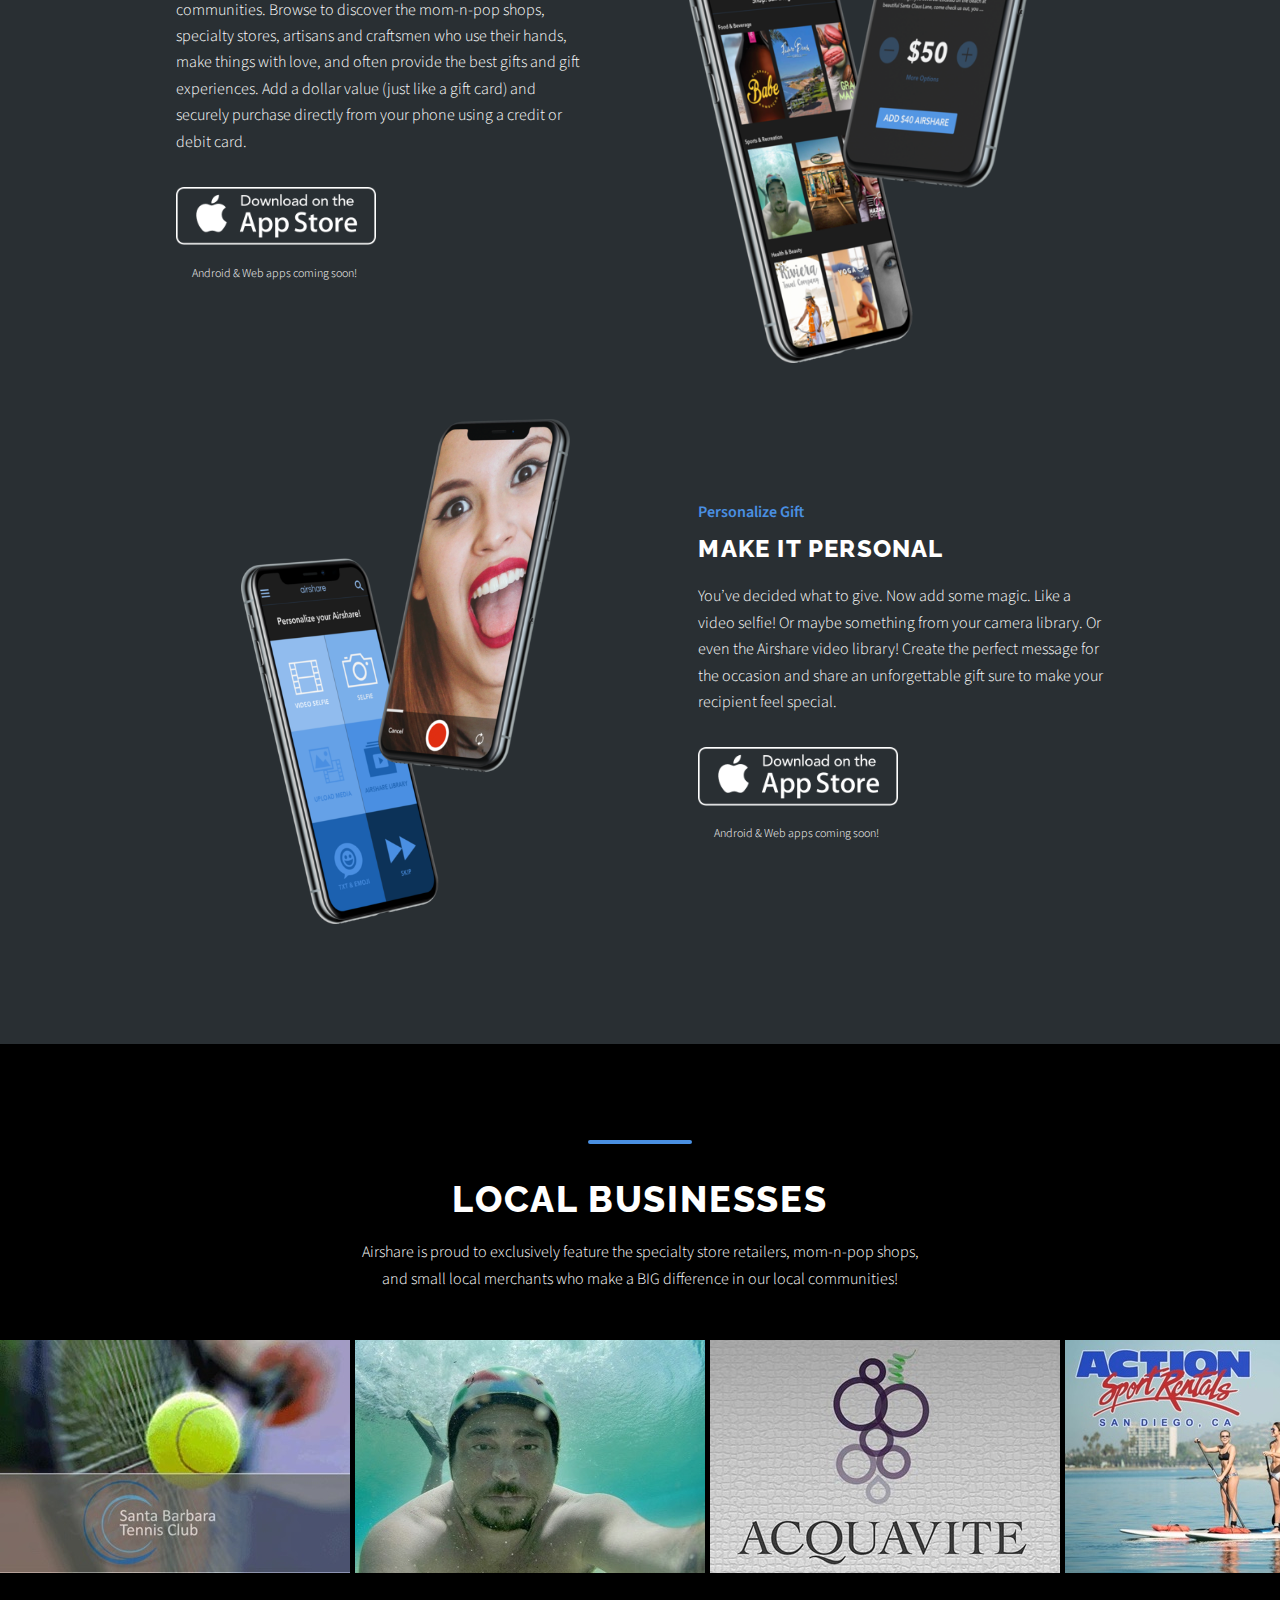
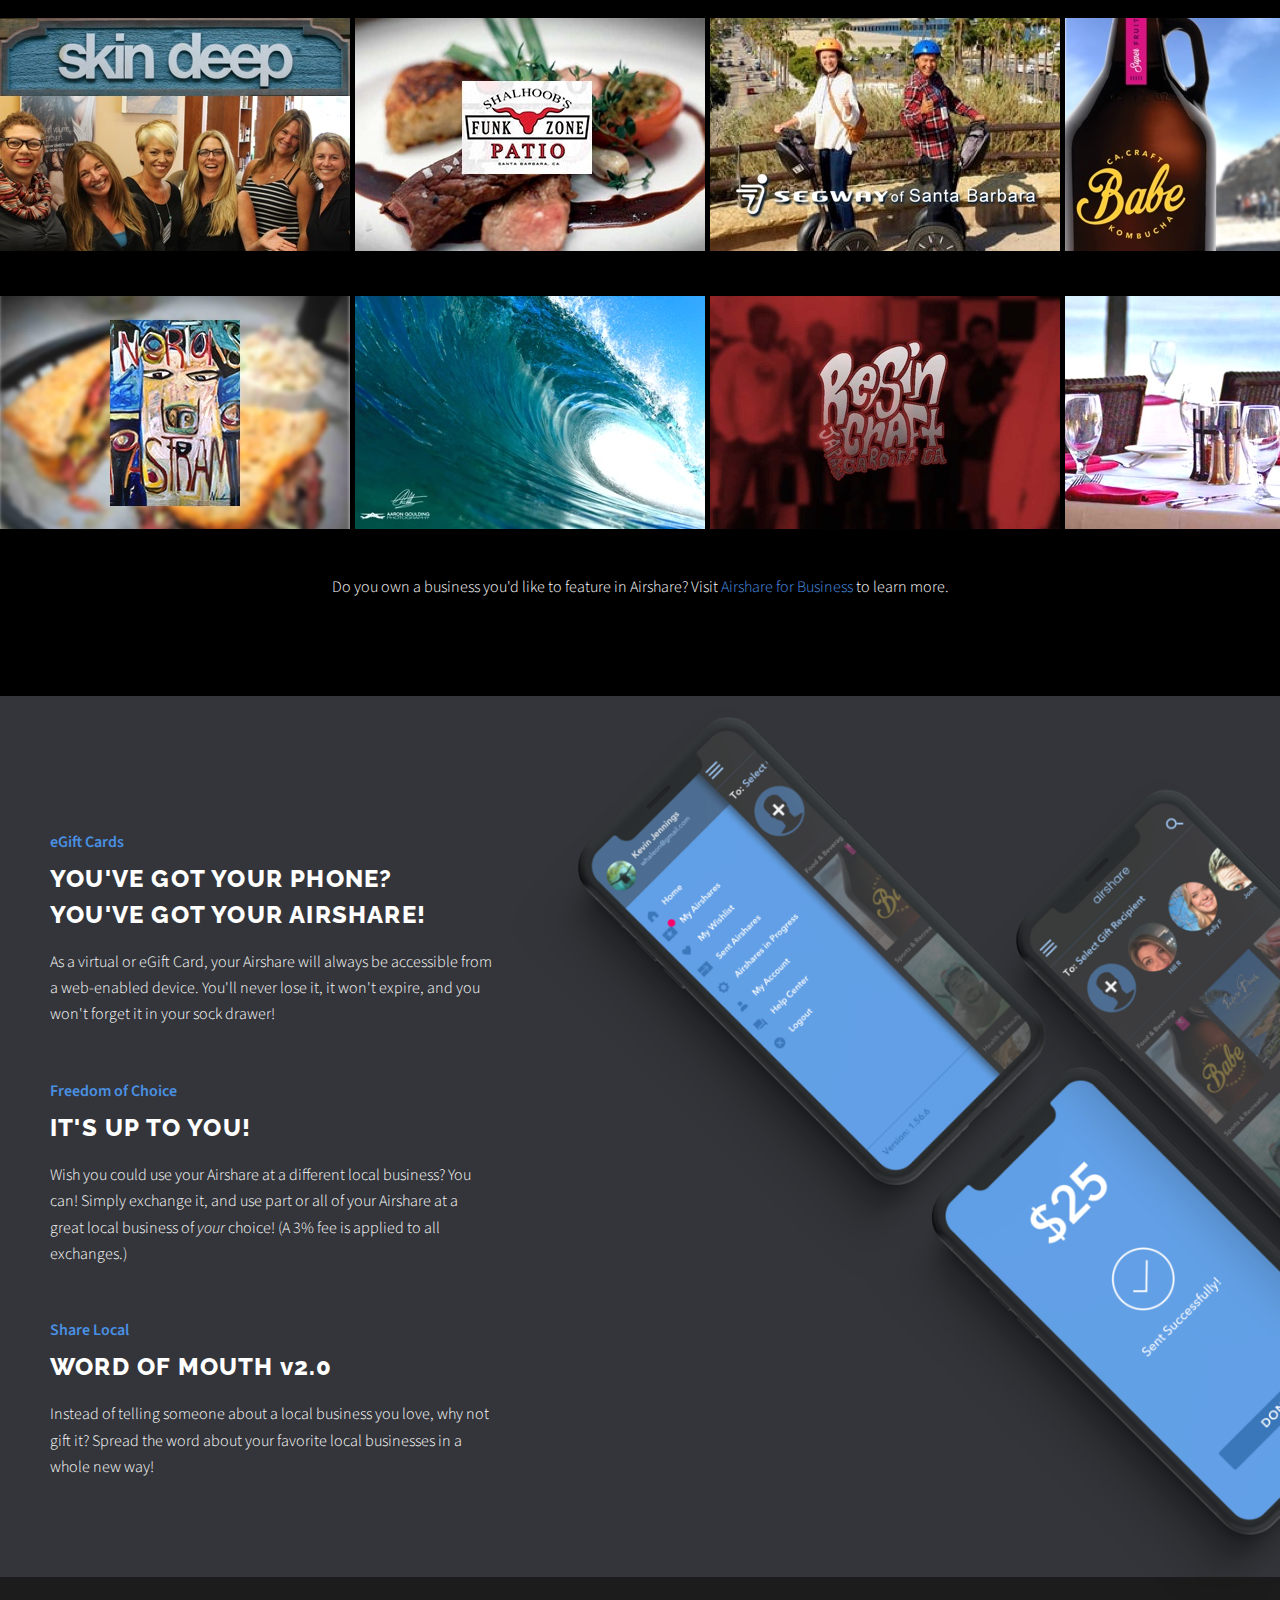
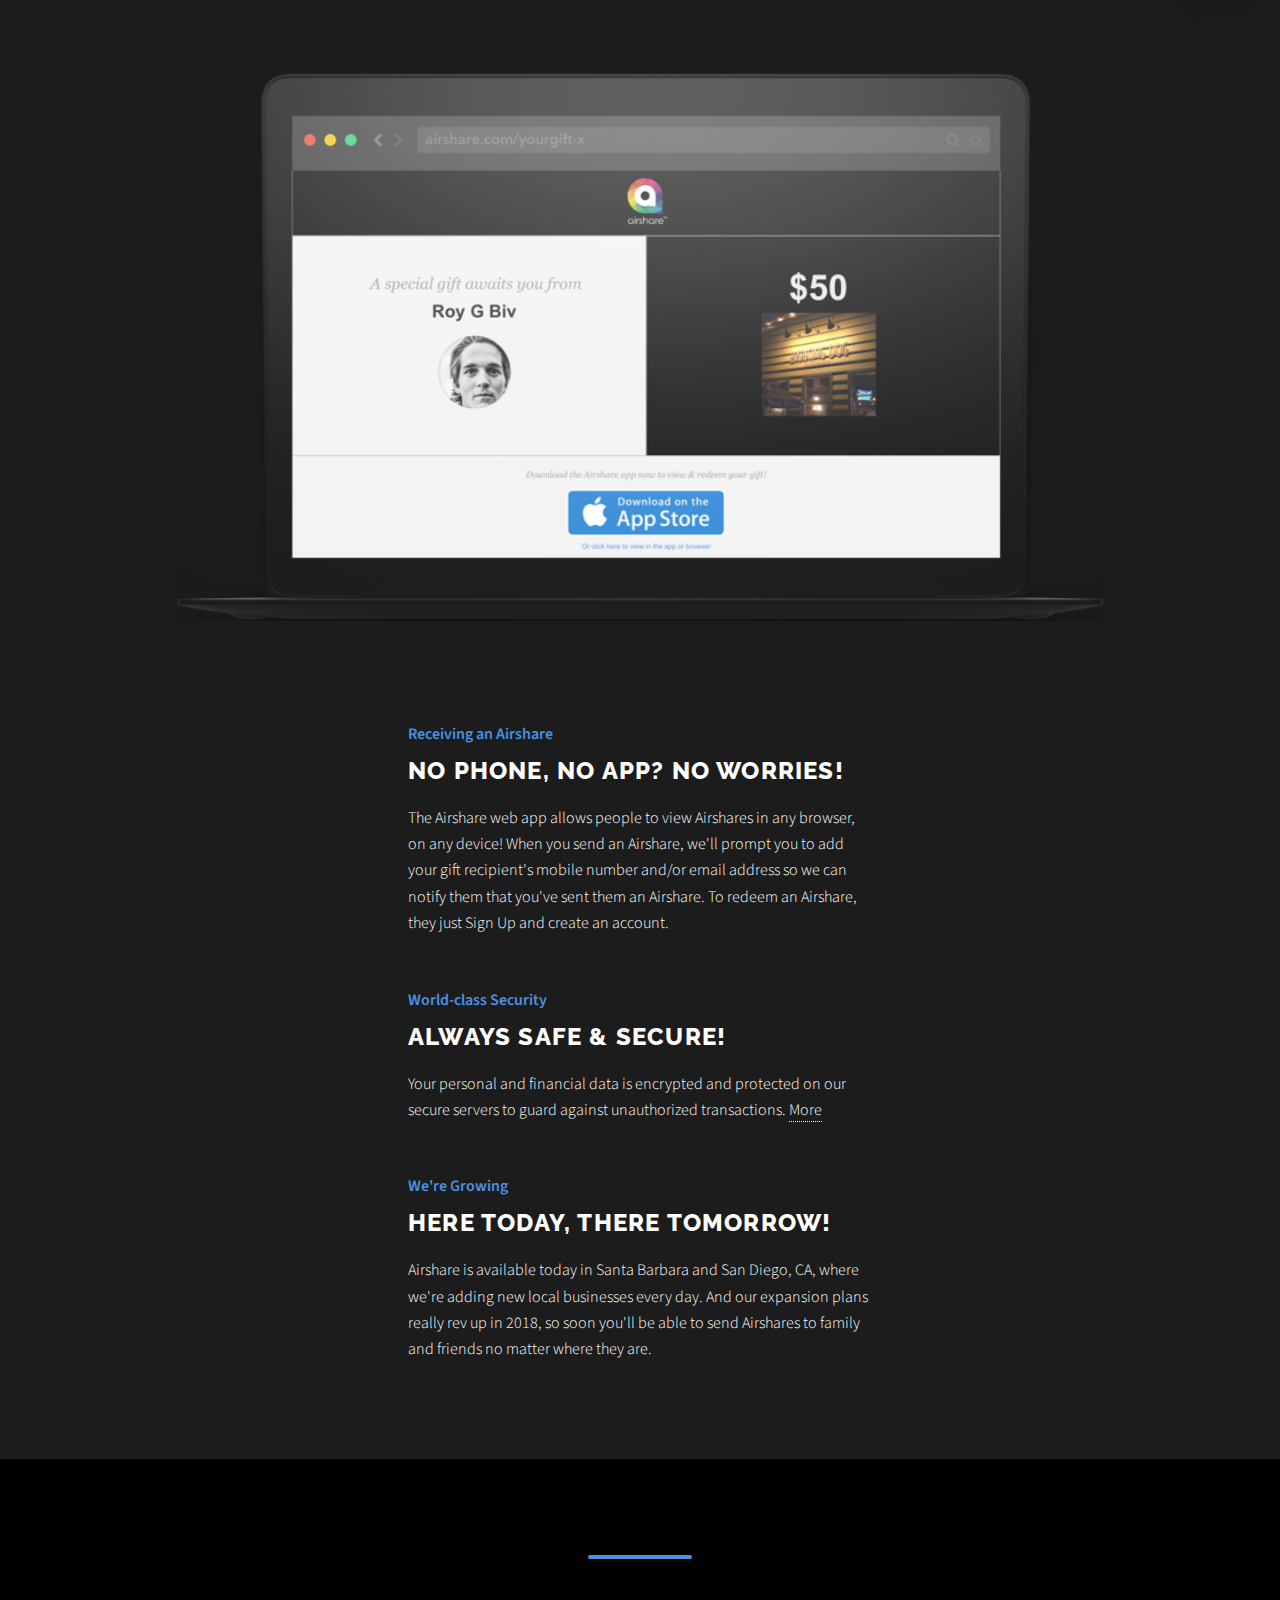
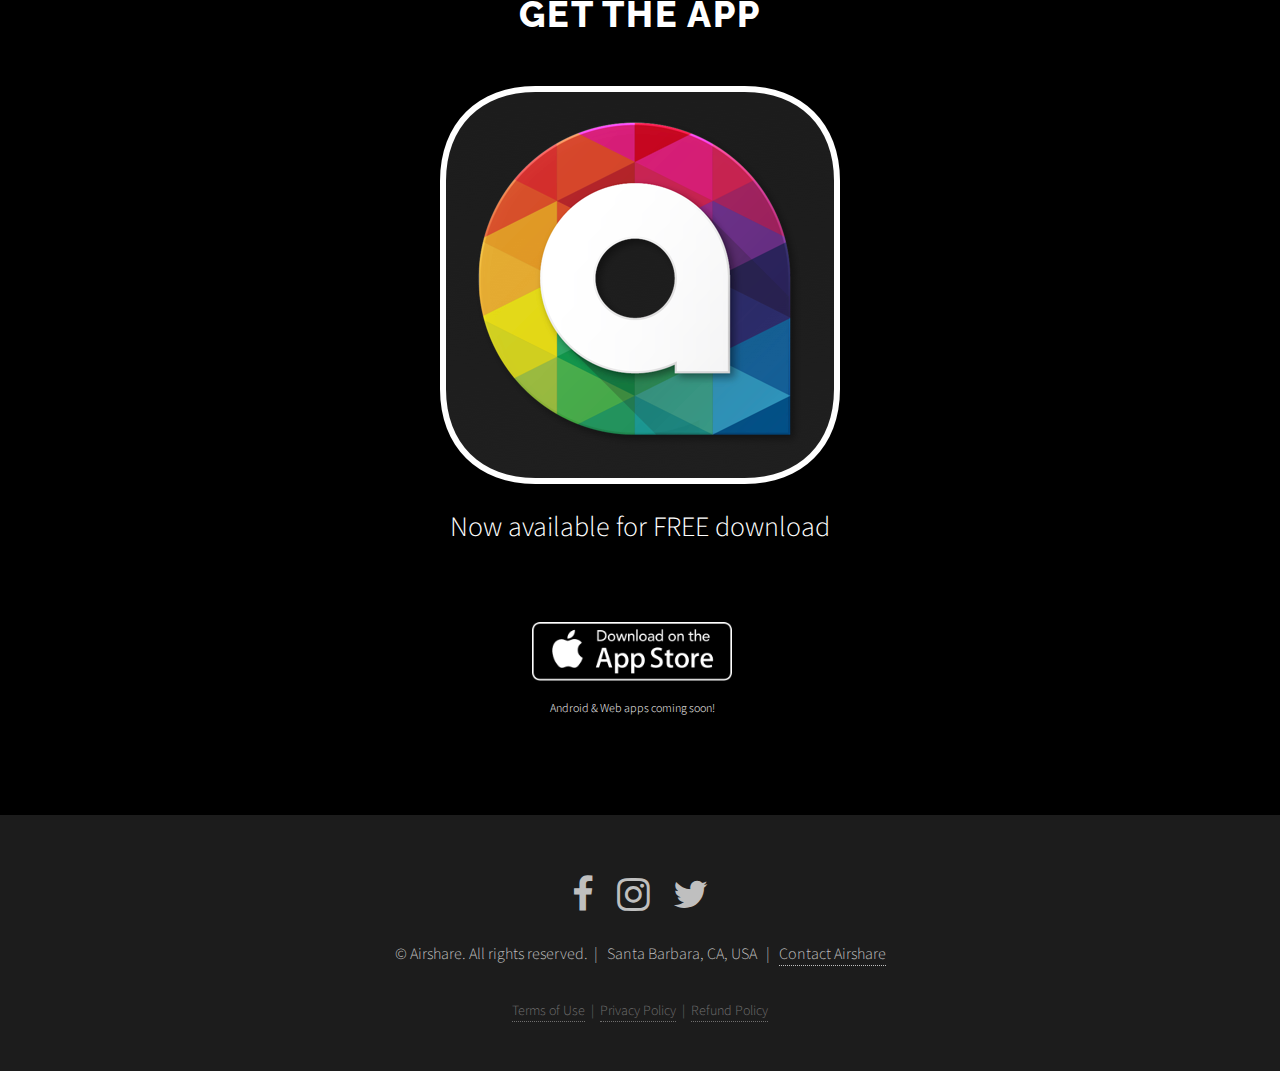
==== commit 290cfe5a: "changed scrolling pics to show 10" ====
--- a/index.html
+++ b/index.html
@@ -63,7 +63,7 @@
 									<h1 class="bannerheader">The future of gift-giving is here!</h1>
 									<p class="bannerp">Introducing Airshare for iOS and Android. A gift-giving experience so new and improved, you’ll never give a gift card again.</p>
 
-									<p class="videolink"><a href="https://www.youtube.com/watch?v=1on3879TNq0&feature=youtu.be" data-lity >Watch the Airshare app preview video!</a></p>
+									<p class="videolink"><a href="https://vimeo.com/241262581" data-lity >Watch the Airshare app preview video!</a></p>
 									<ul class="actions centerup">
 										<!--  <li><a href="#" class="button next">Learn More</a></li>  -->
 										<li><a href="https://itunes.apple.com/app/id1146579994" target="_blank" class="applebtn"><img src="images/apple_button.png" class="actualapple" alt="" /></a></li>
@@ -91,7 +91,7 @@
 
 						<div class="whitephones">
 							<span class="image block">
-								<a href="https://www.youtube.com/watch?v=1on3879TNq0&feature=youtu.be" data-lity><img src="images/new.png" class="putinmiddle floorspace phonehunna" alt="Airshare app screens" /></a>
+								<a href="https://vimeo.com/241262581" data-lity><img src="images/new.png" class="putinmiddle floorspace phonehunna" alt="Airshare app screens" /></a>
 							</span>
 						</div>
 						<!--  <div class="inner">
@@ -222,7 +222,7 @@
 						</header>
 						<div class="container">
 						    <div class="photobanner">
-						        <img class="first" src="images/1_1.jpg">
+						        <img class="first" src="images/2_6.jpg">
 						        <img src="images/1_2.jpg">
 						        <img src="images/1_3.jpg">
 						        <img src="images/1_4.jpg">
@@ -240,7 +240,7 @@
 						        <img src="images/2_9.jpg">
 						        <img src="images/2_8.jpg">
 						        <img src="images/2_7.jpg">
-						        <img src="images/2_6.jpg">
+						        <img src="images/1_11.jpg">
 						        <img src="images/2_5.jpg">
 						        <img src="images/2_4.jpg">
 						        <img src="images/2_3.jpg">
--- a/assets/css/main.css
+++ b/assets/css/main.css
@@ -4686,27 +4686,27 @@
 	 
 	@keyframes "bannermove" {
 	 0% {margin-left: 0px;}
-	 100% {margin-left: -2130px;}
+	 100% {margin-left: -3500px;}
 	}
 	 
 	@-moz-keyframes bannermove {
 	 0% {margin-left: 0px;}
-	 100% {margin-left: -2130px;}
+	 100% {margin-left: -3500px;}
 	}
 	 
 	@-webkit-keyframes "bannermove" {
 	 0% {margin-left: 0px;}
-	 100% {margin-left: -2130px;}
+	 100% {margin-left: -3500px;}
 	}
 	 
 	@-ms-keyframes "bannermove" {
 	 0% {margin-left: 0px;}
-	 100% {margin-left: -2130px;}
+	 100% {margin-left: -3500px;}
 	}
 	 
 	@-o-keyframes "bannermove" {
 	 0% {margin-left: 0px;}
-	 100% {margin-left: -2130px;}
+	 100% {margin-left: -3500px;}
 	}
 
 
@@ -4862,6 +4862,10 @@
 	margin-bottom: 30px;
 }
 
+.lity-container {
+	border: solid 2px #B2B2B2;
+}
+
 
 
 
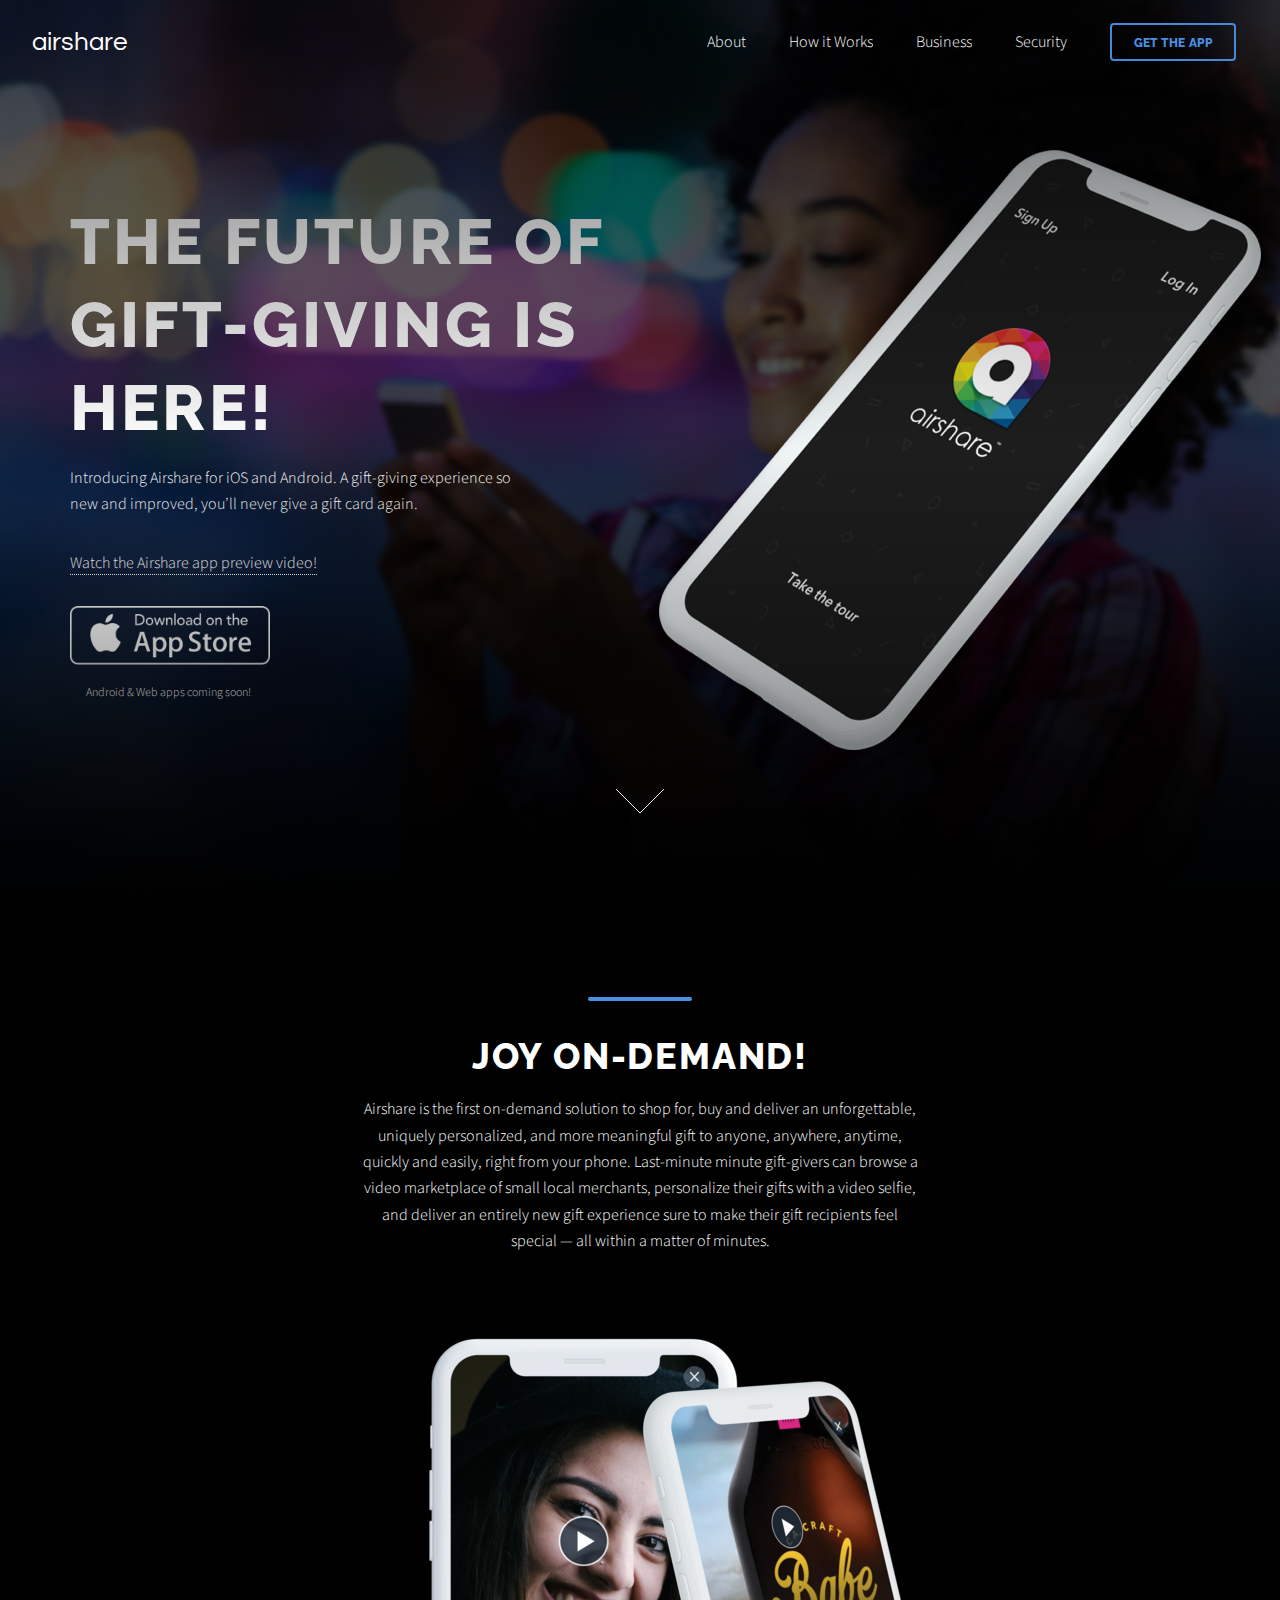
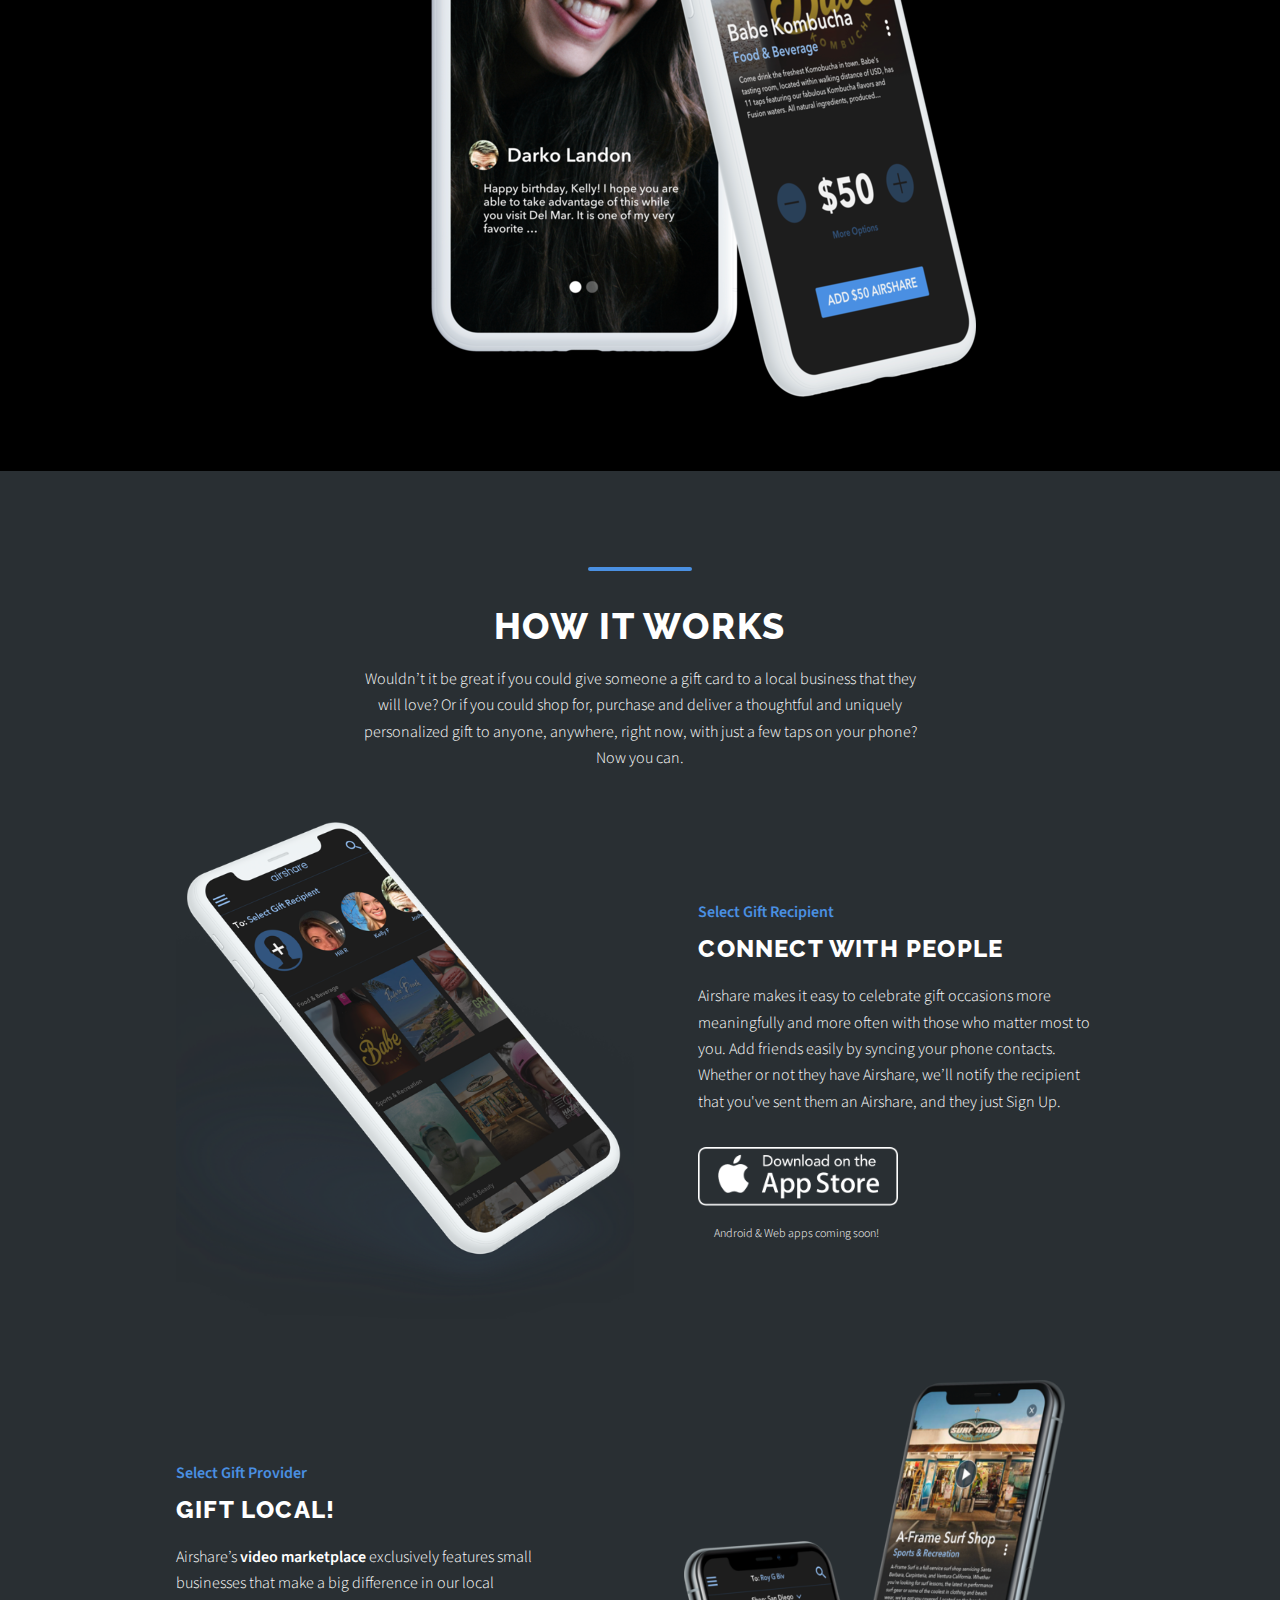
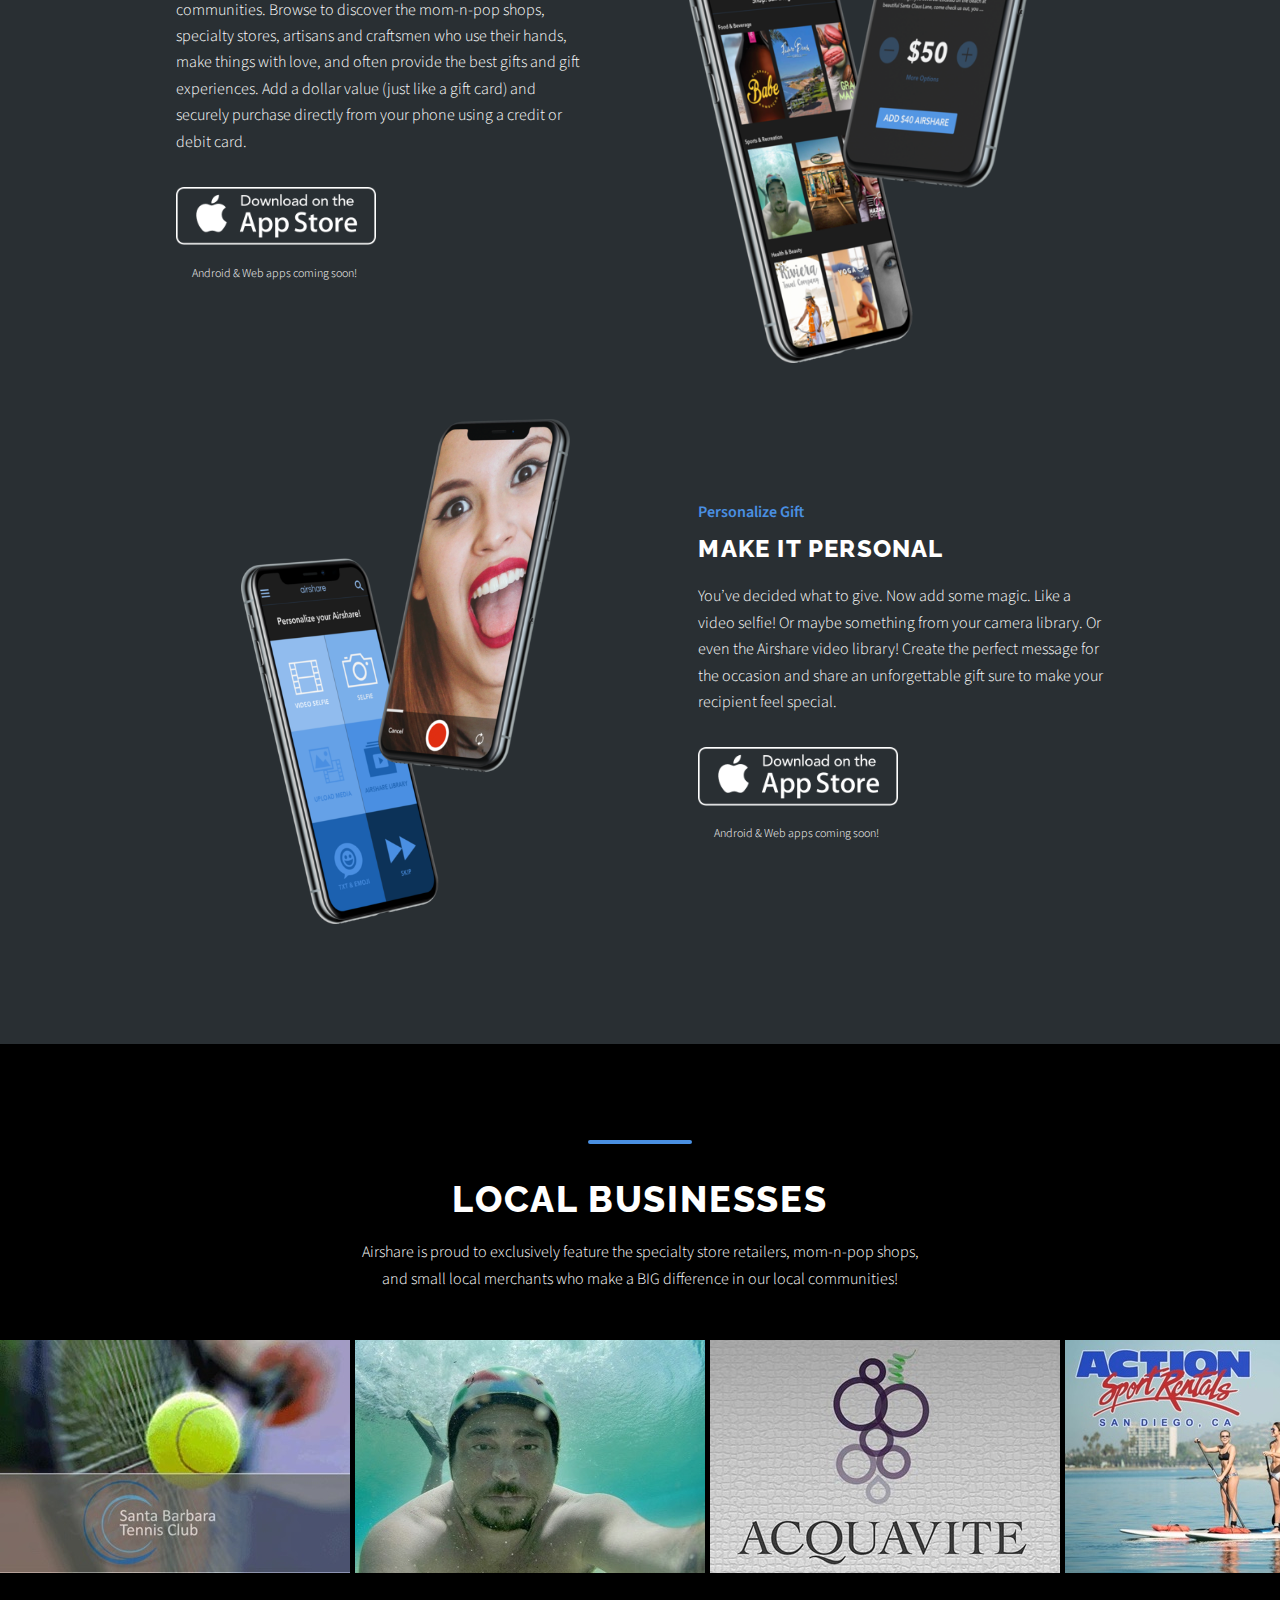
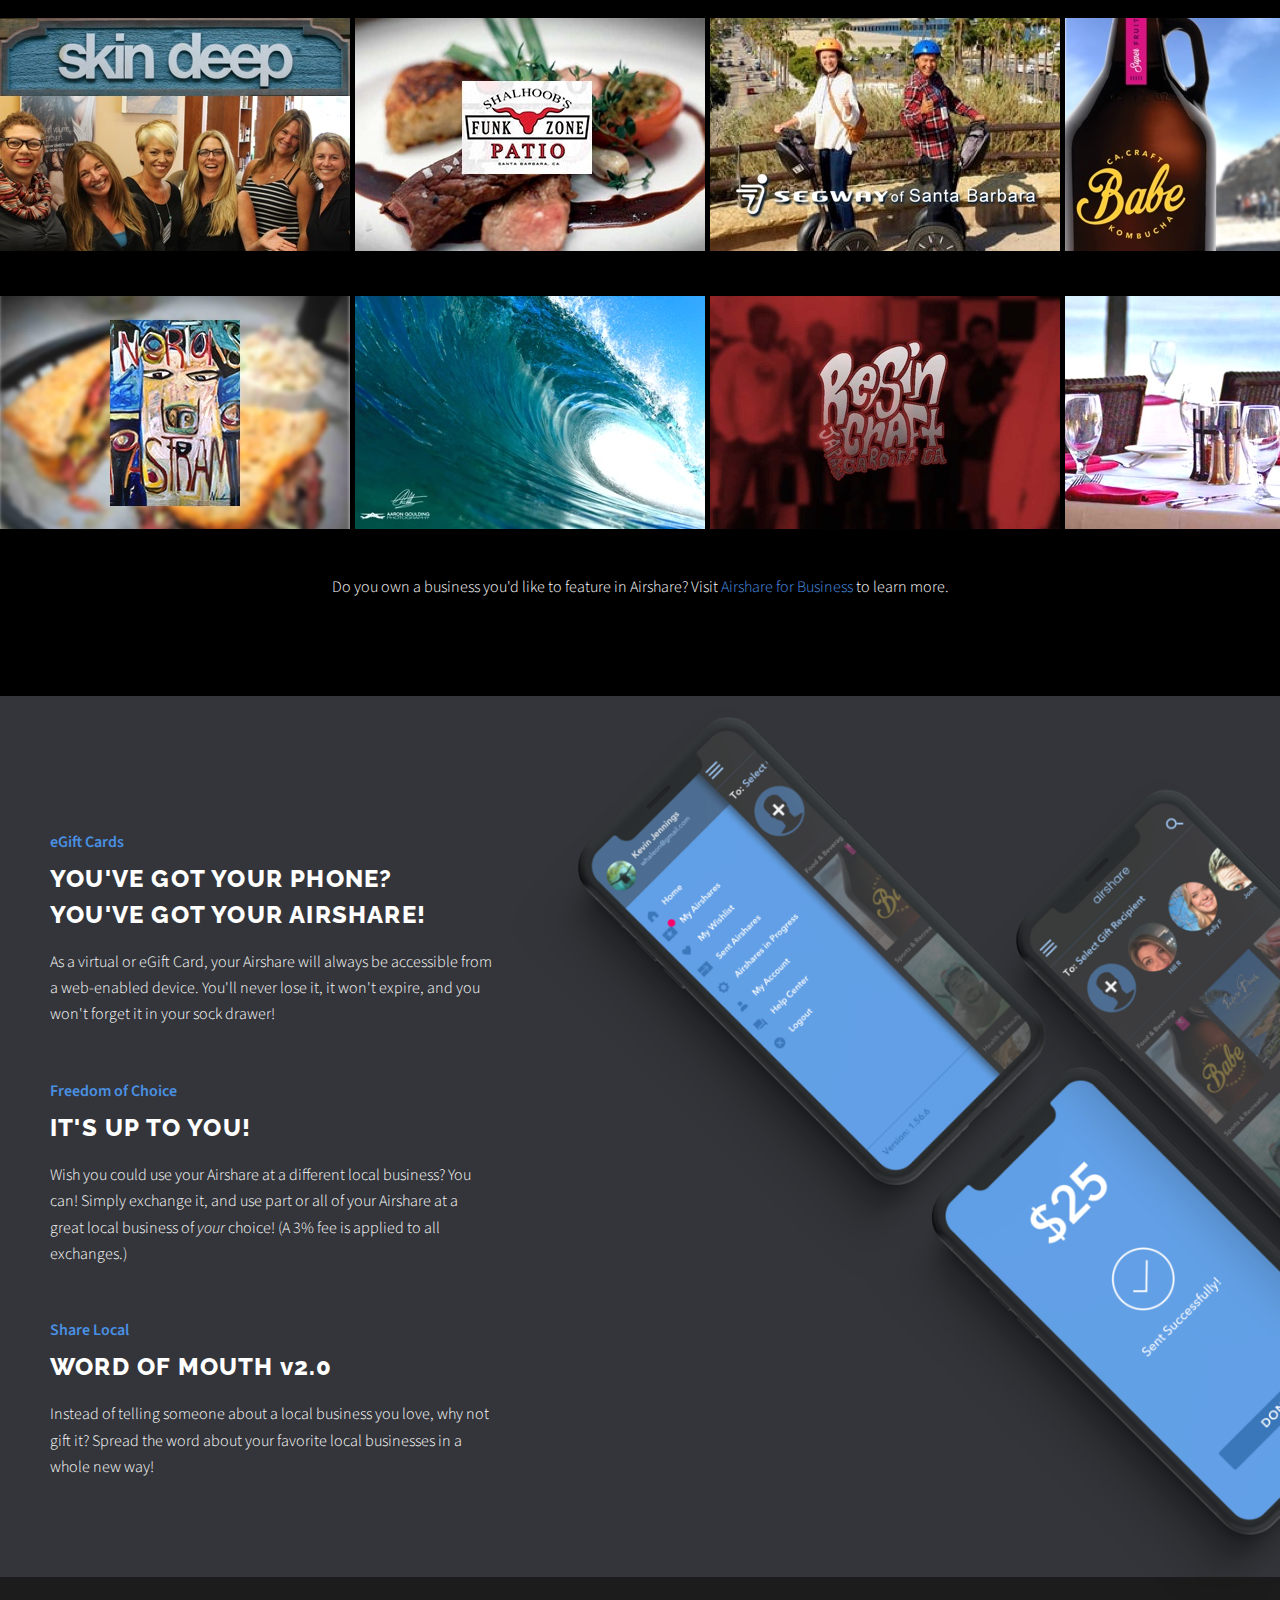
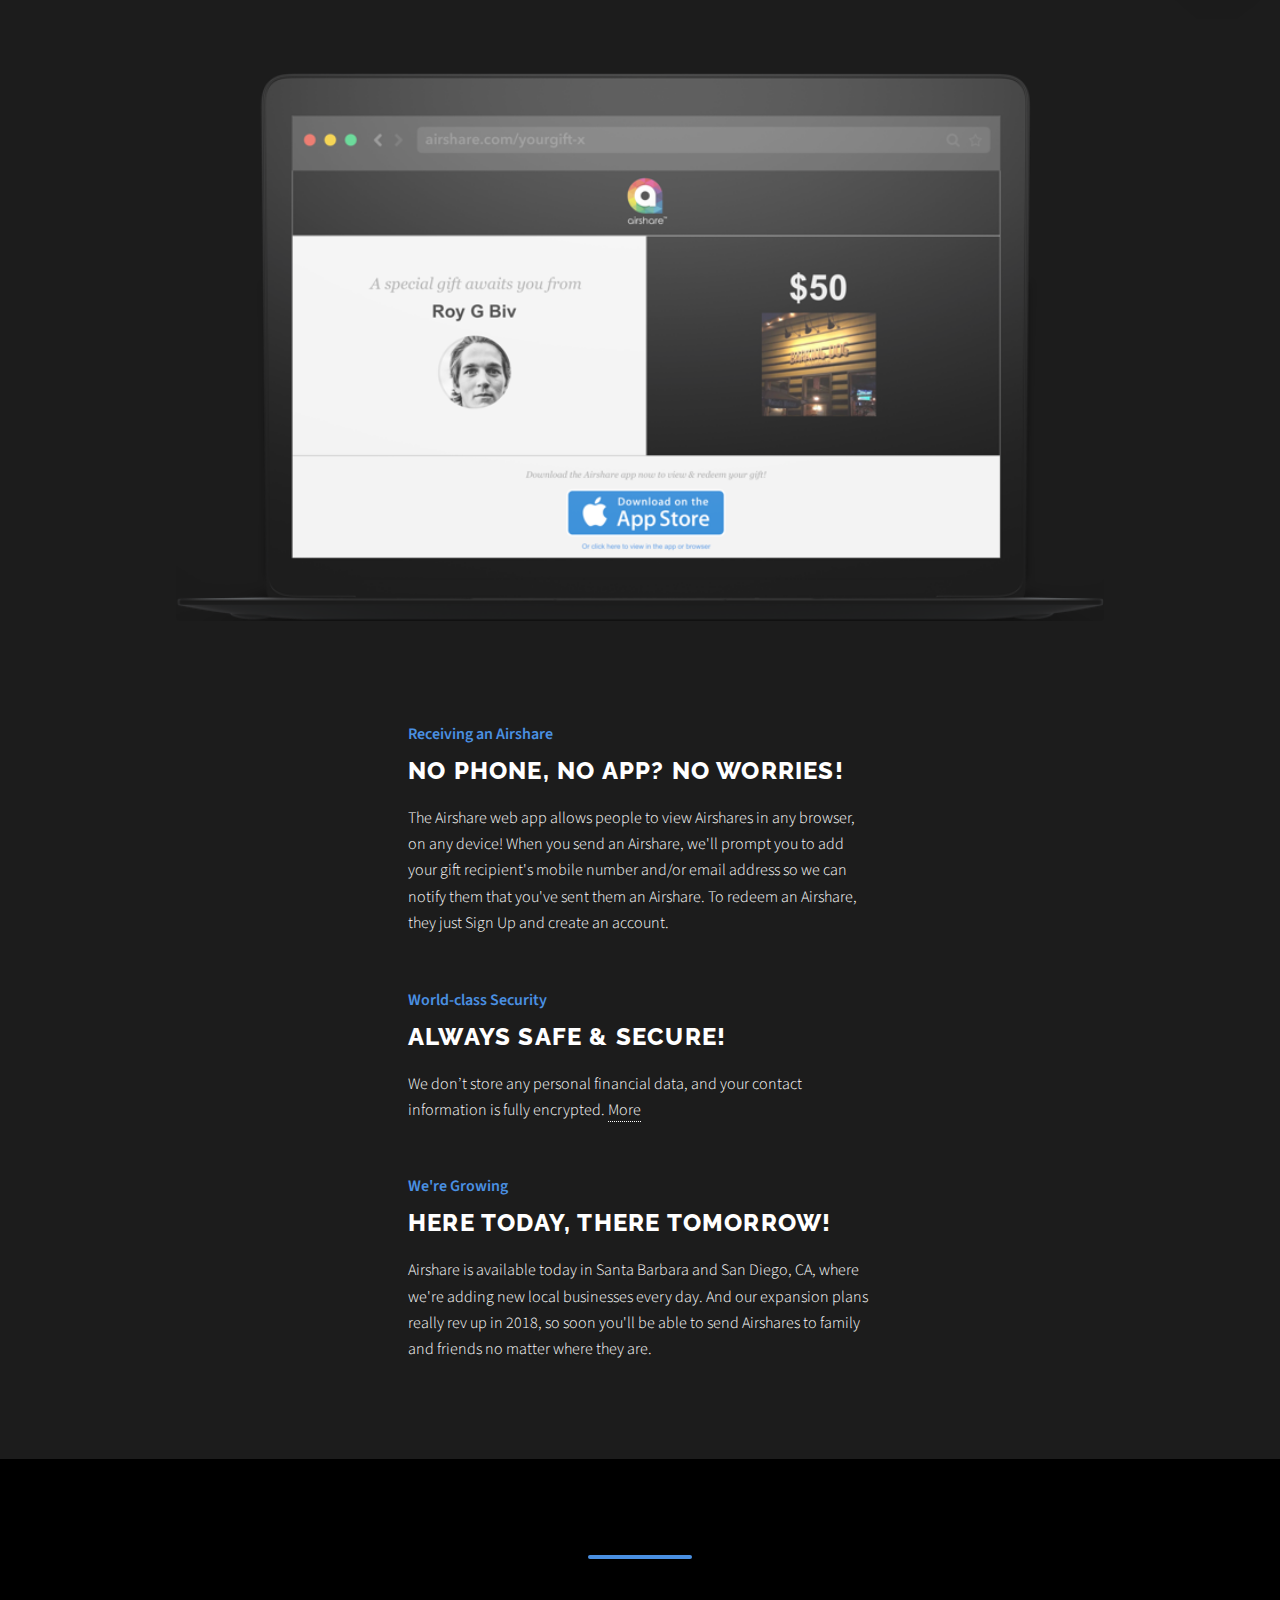
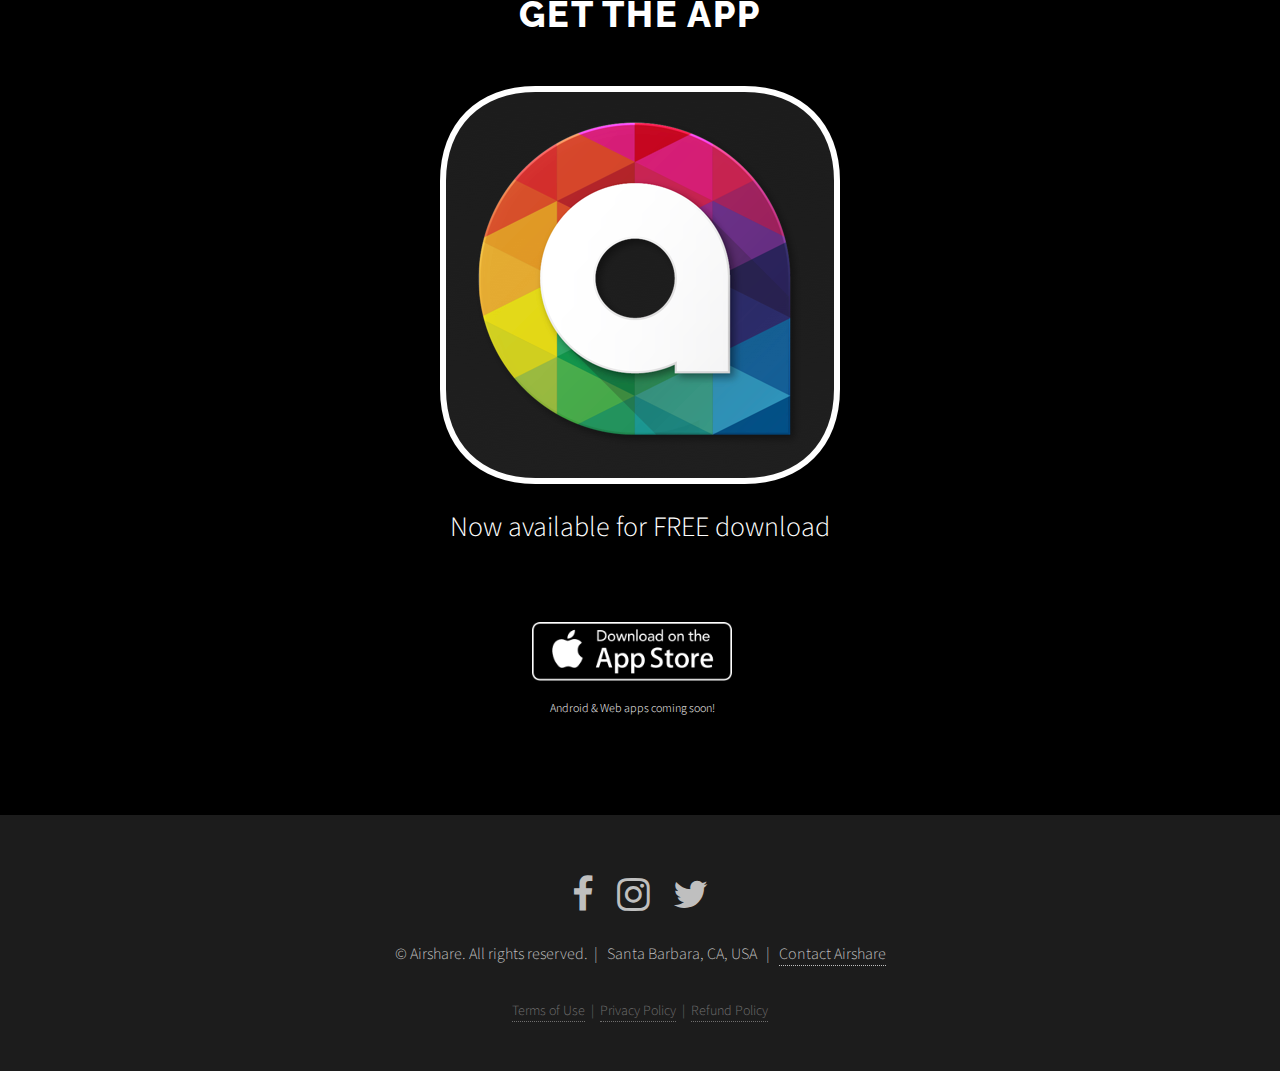
==== commit b22bd274: "copy updates" ====
--- a/index.html
+++ b/index.html
@@ -337,7 +337,7 @@
 
 									<p class="whitetext newbluesub">World-class Security</p>
 									<h3 class="whitetext">ALWAYS SAFE &AMP; SECURE!</h3>
-									<p class="whitetext littleroom">Your personal and financial data is encrypted and protected on our secure servers to guard against unauthorized transactions. <a href="http://airshare.com/security.html">More</a></p> 
+									<p class="whitetext littleroom">We don’t store any personal financial data, and your contact information is fully encrypted. <a href="http://airshare.com/security.html">More</a></p> 
 
 									<p class="whitetext newbluesub">We're Growing</p>
 									<h3 class="whitetext">HERE TODAY, THERE TOMORROW!</h3>
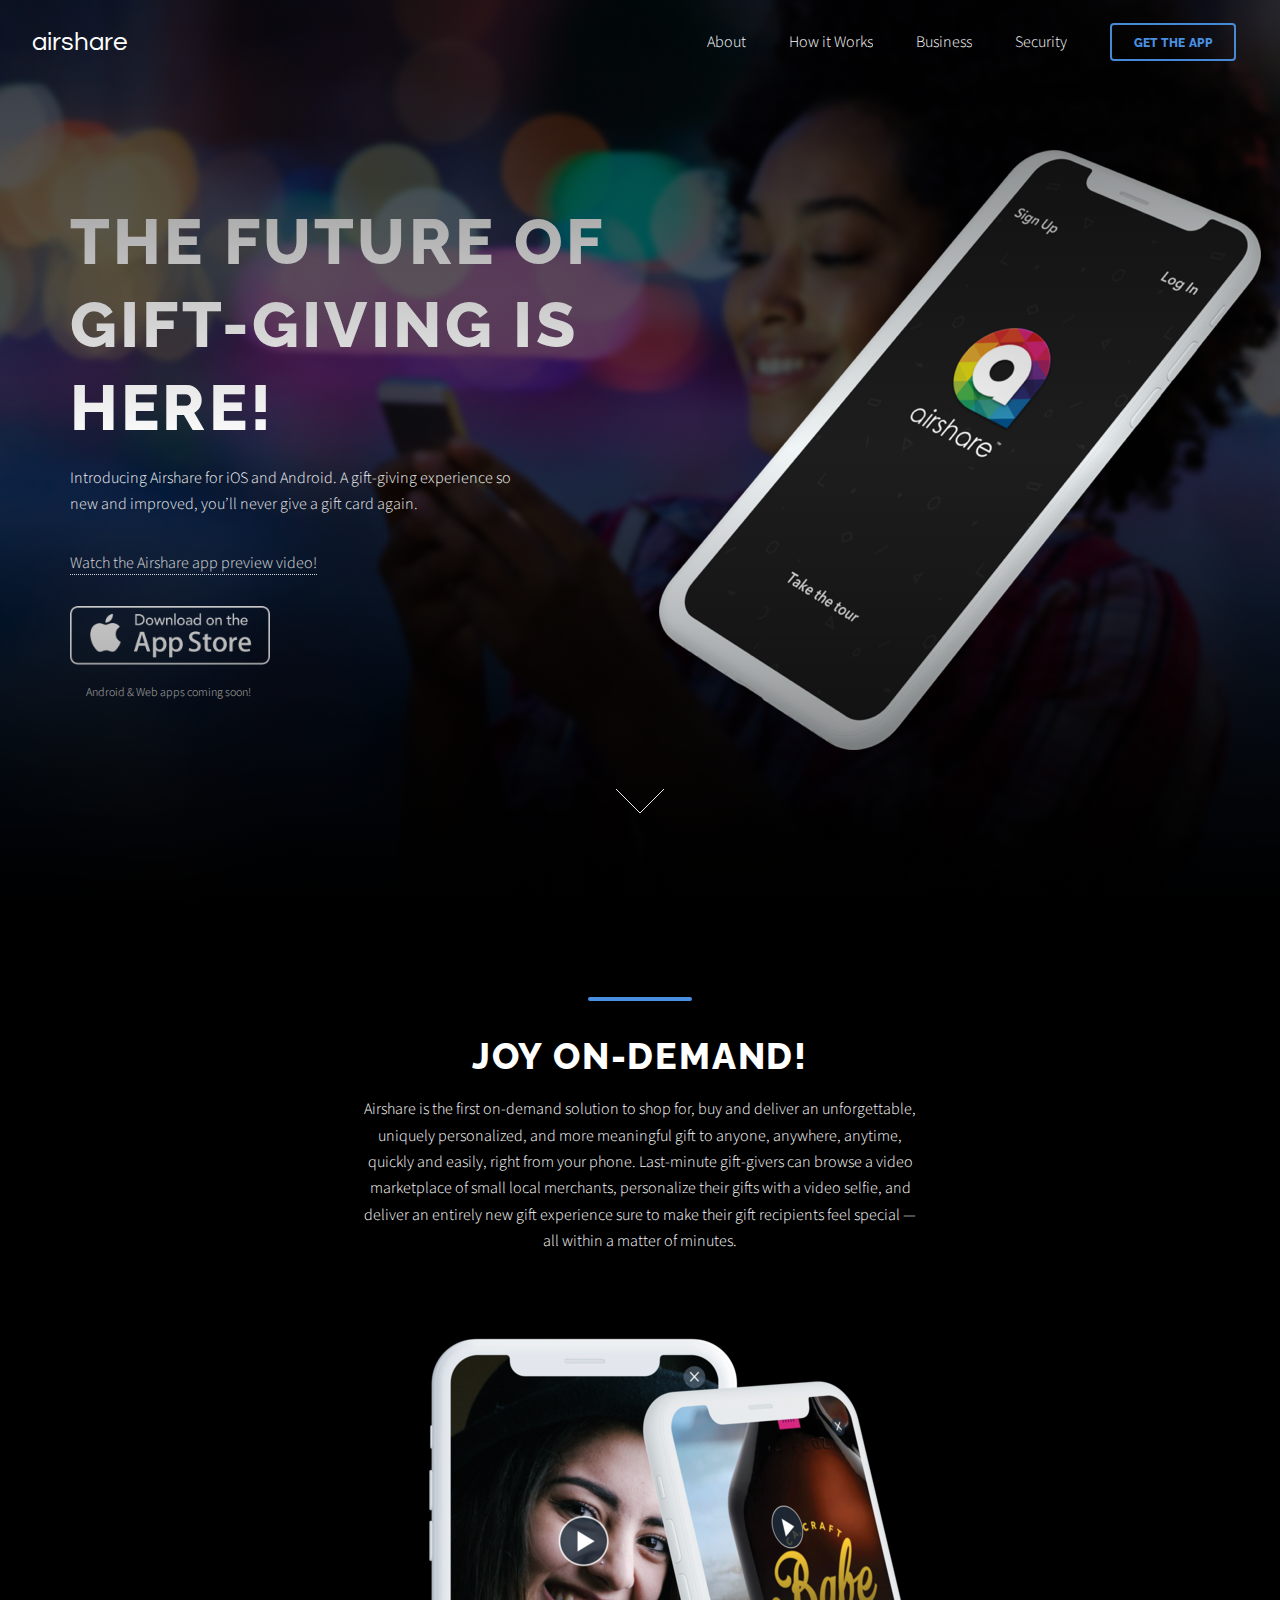
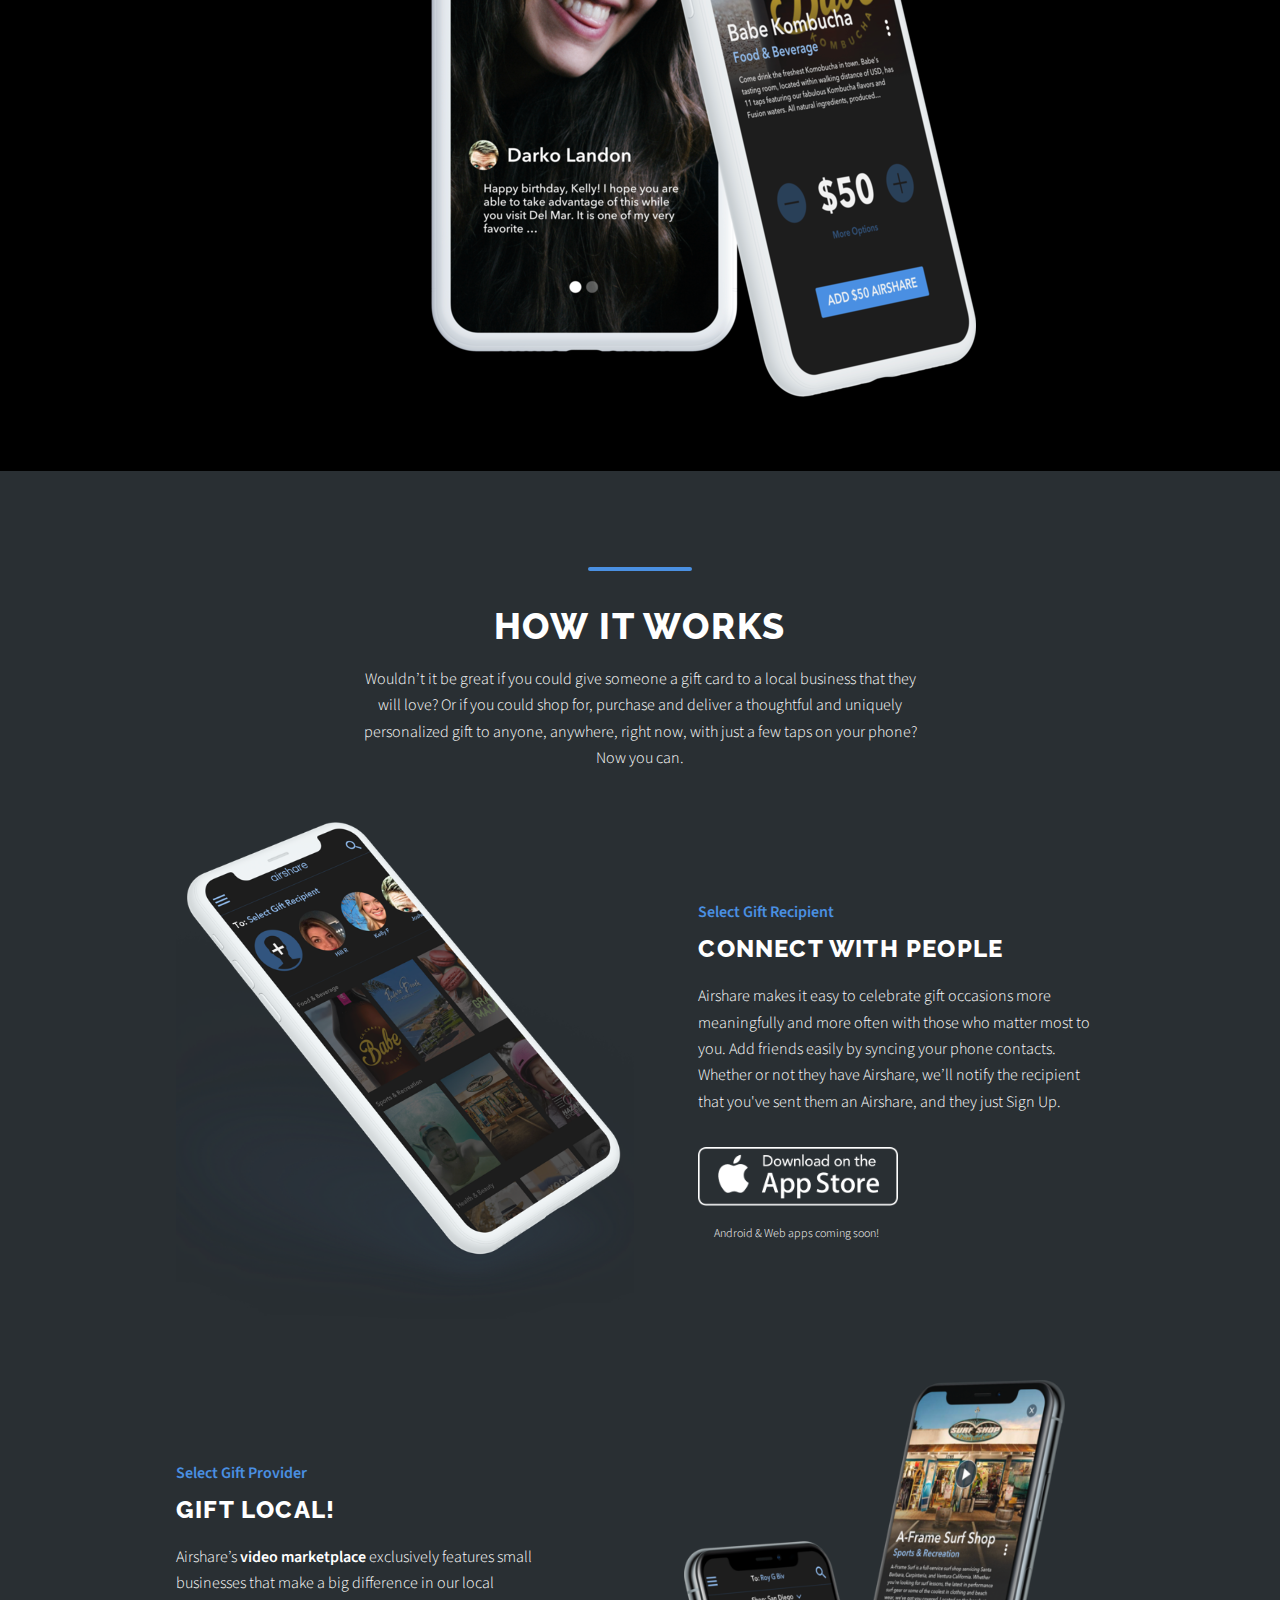
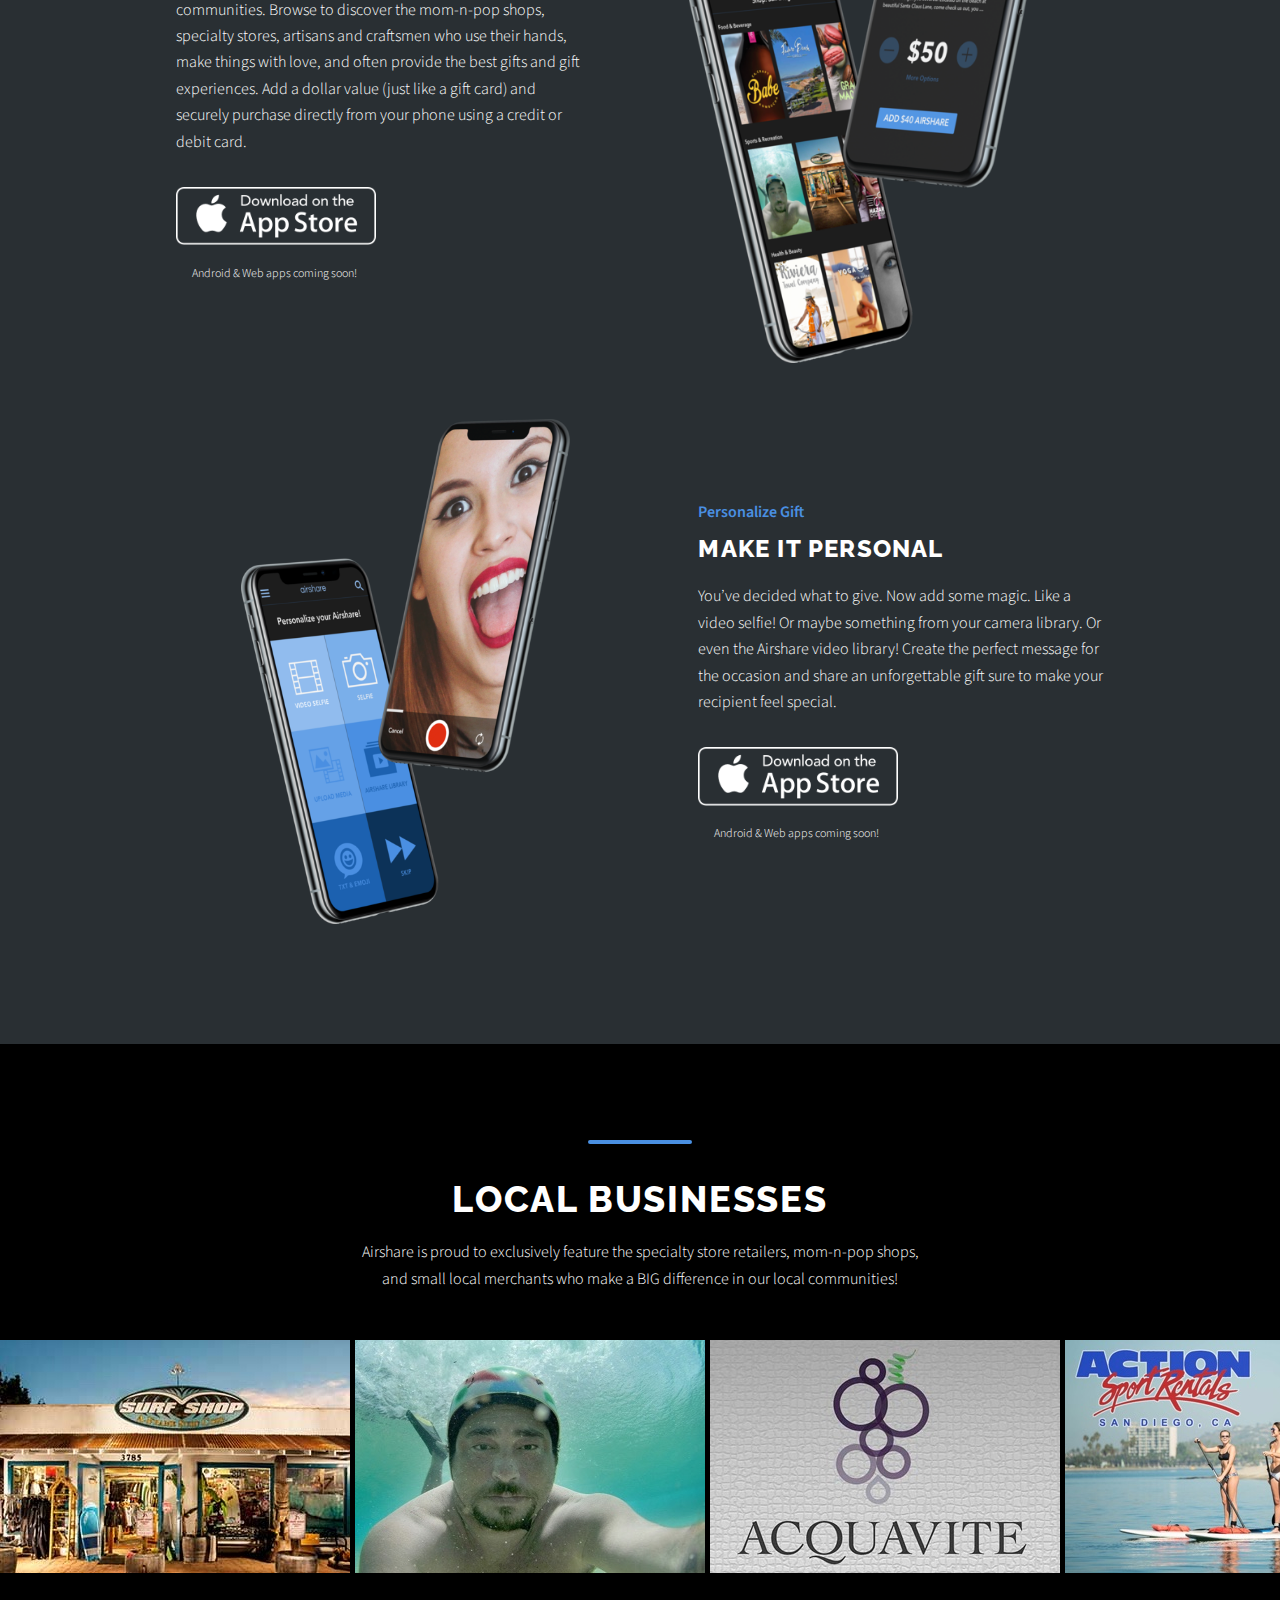
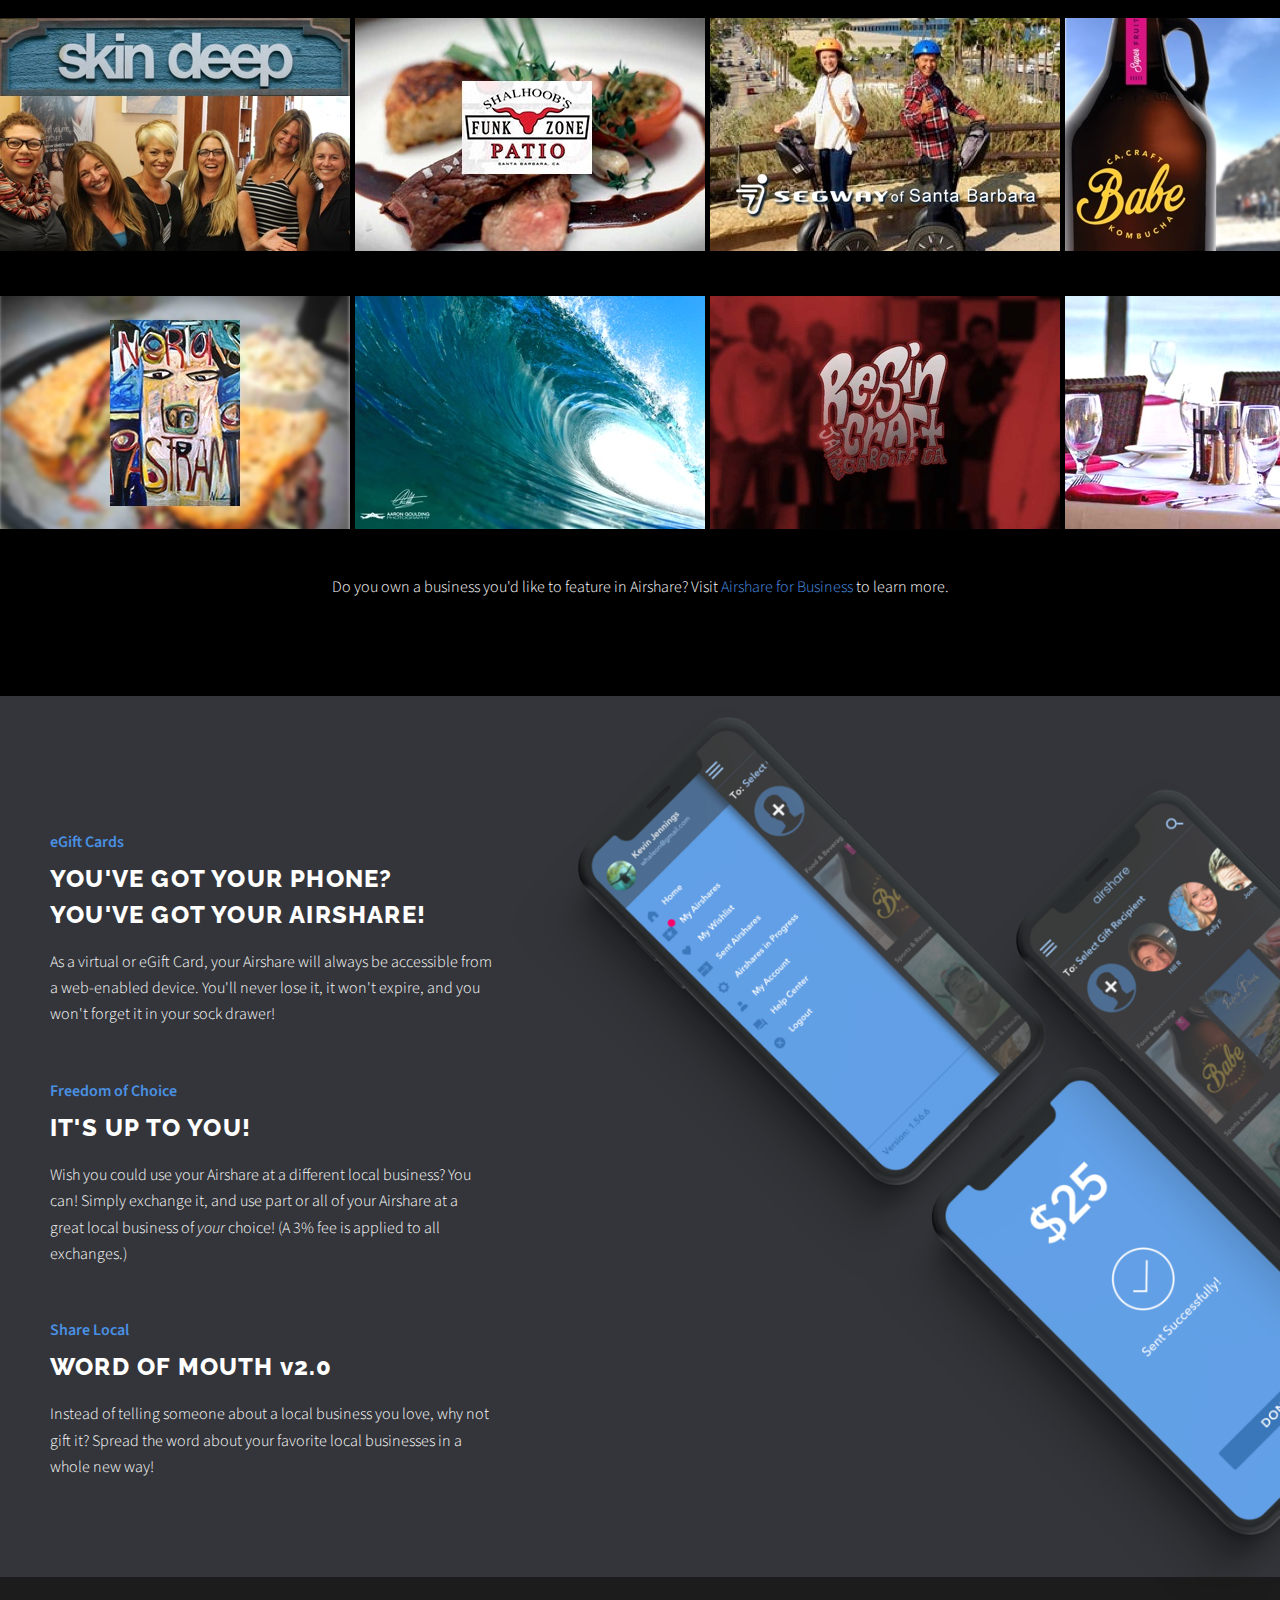
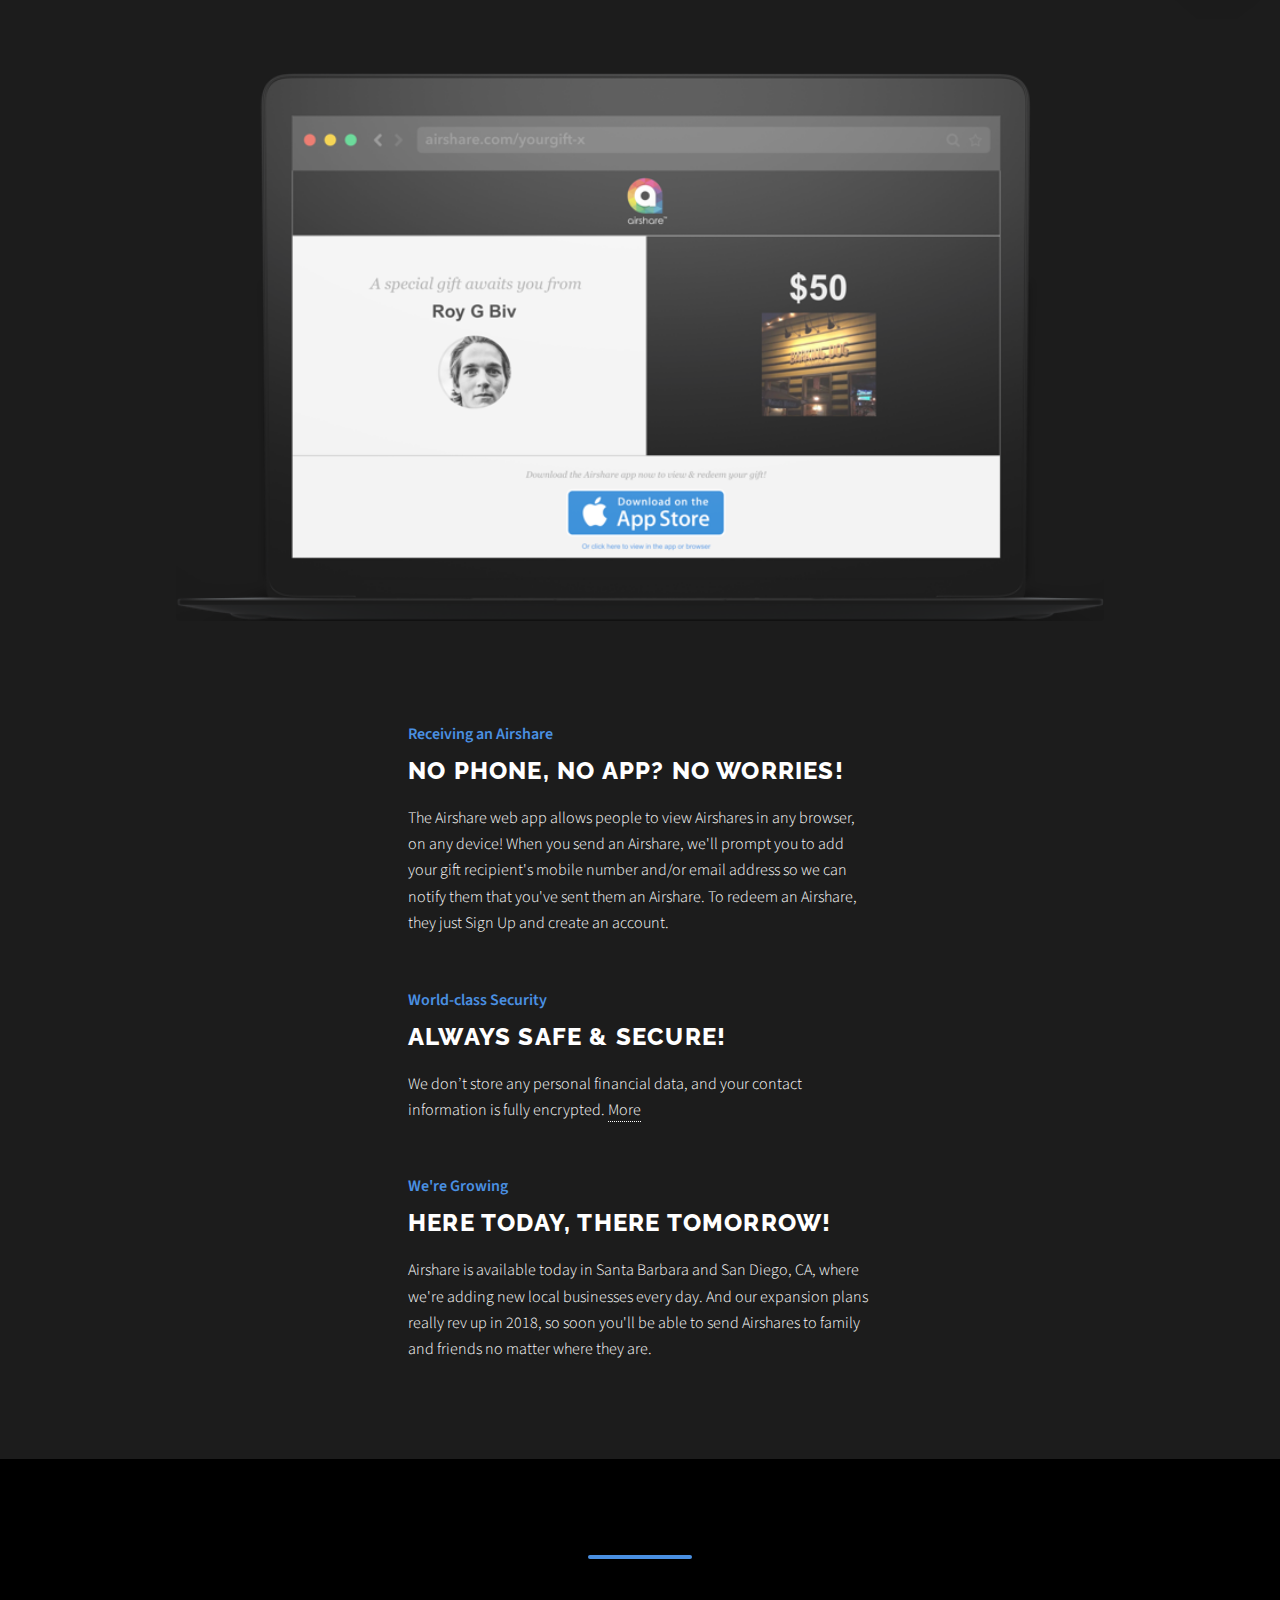
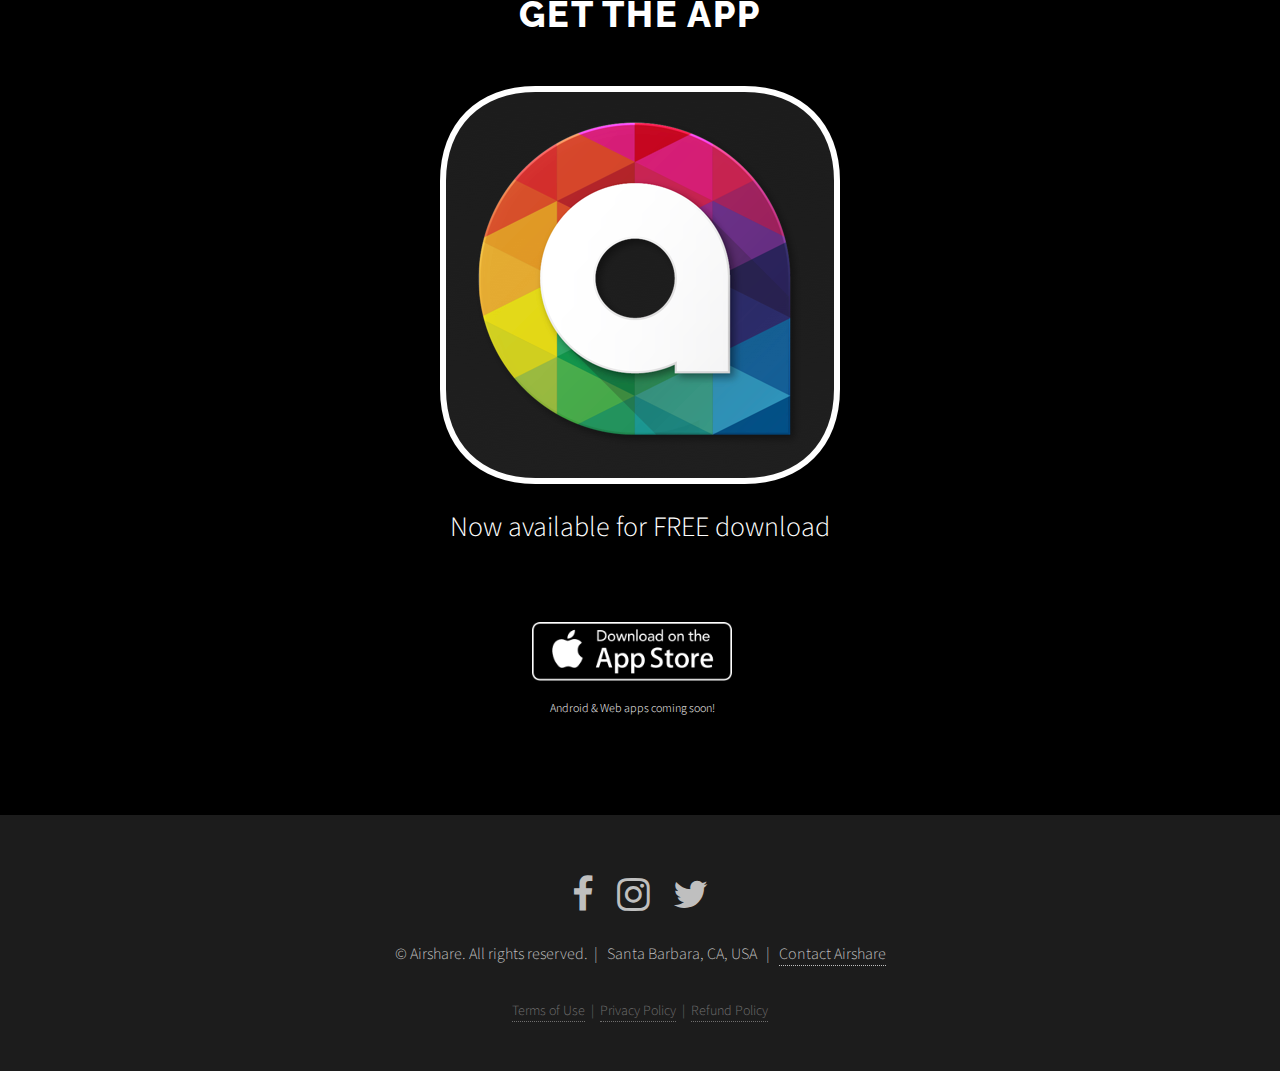
==== commit d560c2bb: "updated gold index" ====
--- a/index.html
+++ b/index.html
@@ -1,428 +1,428 @@
-<!DOCTYPE HTML>
-
-<html>
-	<head>
-		<title>Airshare</title>
-		<meta charset="utf-8" />
-		<meta name="viewport" content="width=device-width, initial-scale=1" />
-		<link rel="stylesheet" href="assets/css/main.css" />
-		<link href="https://fonts.googleapis.com/css?family=Questrial" rel="stylesheet">
-		<link href="assets/css/lity.css" rel="stylesheet">
-	</head>
-	<body>
-
-		<!-- Wrapper -->
-			<div id="wrapper">
-
-				<!-- Header -->
-					<header id="header" class="alt">
-
-						<!-- Logo -->
-							<div class="logo">
-								<a href="/" class="questrial">airshare</a>
-							</div>
-
-						<!-- Nav -->
-							<nav id="nav">
-								<ul>
-									<!-- <li class=""><a href="index.html" class="blue">Home</a></li> -->
-									<li><a href="#first" class="blue">About</a></li>
-									<!--  <li>
-										<a href="#" class="icon fa-angle-down">About</a>
-										<ul>
-											<li><a href="#">Option One</a></li>
-											<li><a href="#">Option Two</a></li>
-											<li><a href="#">Option Three</a></li>
-											<li>
-												<a href="#">Submenu</a>
-												<ul>
-													<li><a href="#">Option One</a></li>
-													<li><a href="#">Option Two</a></li>
-													<li><a href="#">Option Three</a></li>
-													<li><a href="#">Option Four</a></li>
-												</ul>
-											</li>
-										</ul>
-									</li>  -->
-									<li><a href="#howitworks">How it Works</a></li>
-									<li><a href="http://merchant.getairshare.com/" target="_blank">Business</a></li>
-									<li><a href="security.html">Security</a></li>
-									<!-- <li><a href="#">Get the App</a></li> -->
-									<li><a href="https://itunes.apple.com/app/id1146579994" target="_blank" class="button alt fit small getappbtn">Get the App</a></li>
-								</ul>
-							</nav>
-
-					</header>
-
-				<!-- Banner -->
-					<section id="banner">
-						<!-- <div class="bannergradient"></div> -->
-						<div class="">
-							<div class="6u 12u$(medium) bannerstuff banleft">
-								<div class="content secondcontent">
-									<h1 class="bannerheader">The future of gift-giving is here!</h1>
-									<p class="bannerp">Introducing Airshare for iOS and Android. A gift-giving experience so new and improved, you’ll never give a gift card again.</p>
-
-									<p class="videolink"><a href="https://vimeo.com/241262581" data-lity >Watch the Airshare app preview video!</a></p>
-									<ul class="actions centerup">
-										<!--  <li><a href="#" class="button next">Learn More</a></li>  -->
-										<li><a href="https://itunes.apple.com/app/id1146579994" target="_blank" class="applebtn"><img src="images/apple_button.png" class="actualapple" alt="" /></a></li>
-										<li class="comingsoon comingsoon2">Android &amp; Web apps coming soon!</li>
-									</ul>
-								</div>
-							</div>
-							<div class="6u$ 12u$(medium) bannerstuff rightone">
-								<div class="whitephones2">
-									<span class="image block newblock">
-										<img src="images/newest_banner.png" class="putinmiddle padpro" alt="Airshare app screens" />
-									</span>
-								</div>
-							</div>
-						</div>
-						<a href="#first" class="more scrolly backup">Learn More</a>
-					</section>
-
-				<!-- Section -->
-					<section class="main alt" id="first">
-						<header>
-							<h2 class="secondheader">JOY ON-DEMAND!</h2>
-							<p class="whitetext">Airshare is the first on-demand solution to shop for, buy and deliver an unforgettable, uniquely personalized, and more meaningful gift to anyone, anywhere, anytime, quickly and easily, right from your phone. Last-minute minute gift-givers can browse a video marketplace of small local merchants, personalize their gifts with a video selfie, and deliver an entirely new gift experience sure to make their gift recipients feel special ― all within a matter of minutes.</p>
-						</header>
-
-						<div class="whitephones">
-							<span class="image block">
-								<a href="https://vimeo.com/241262581" data-lity><img src="images/new.png" class="putinmiddle floorspace phonehunna" alt="Airshare app screens" /></a>
-							</span>
-						</div>
-						<!--  <div class="inner">
-							<article class="post style2">
-								<div class="content">
-									<header>
-										<span class="category">Erat lacinia</span>
-										<h3>Nisl euismod</h3>
-									</header>
-									<p>Integer mollis, nisl amet convallis, porttitor magna ullamcorper, amet egestas mauris. Ut magna finibus nisi nec sed lacinia. Nam maximus erat id euismod egestas. Pellentesque sapien ac quam. Lorem ipsum dolor sit nullam magna tempus.</p>
-									<ul class="actions">
-										<li><a href="#" class="button next">Learn More</a></li>
-									</ul>
-								</div>
-								<div class="image" data-position="center"><img src="images/pic05.jpg" alt="" /></div>
-							</article>
-							<article class="post style2 alt">
-								<div class="content">
-									<header>
-										<span class="category">Magna sed</span>
-										<h3>Integer nulla</h3>
-									</header>
-									<p>Integer mollis, nisl amet convallis, porttitor magna ullamcorper, amet egestas mauris. Ut magna finibus nisi nec sed lacinia. Nam maximus erat id euismod egestas. Pellentesque sapien ac quam. Lorem ipsum dolor sit nullam magna tempus.</p>
-									<ul class="actions">
-										<li><a href="#" class="button next">Learn More</a></li>
-									</ul>
-								</div>
-								<div class="image" data-position="center"><img src="images/pic06.jpg" alt="" /></div>
-							</article>
-						</div> -->
-					</section>
-
-				<!-- Section
-					<section class="main">
-						<header>
-							<h2>Mauris sed lorem</h2>
-							<p>Aenean ornare velit lacus varius enim ullamcorper proin aliquam facilisis ante sed etiam magna interdum congue. Sed consequat amet dolor magna consequat. Lorem ipsum dolor amet nullam sed etiam veroeros.</p>
-						</header>
-						<div class="inner">
-							<ul class="faces">
-								<li>
-									<span class="image"><img src="images/pic01.jpg" alt="" /></span>
-									<h3>Jane Doe</h3>
-									<p>Sed magna etiam</p>
-								</li>
-								<li>
-									<span class="image"><img src="images/pic02.jpg" alt="" /></span>
-									<h3>John Smith</h3>
-									<p>Ipsum et dolor</p>
-								</li>
-								<li>
-									<span class="image"><img src="images/pic03.jpg" alt="" /></span>
-									<h3>Kate Anderson</h3>
-									<p>Euismod convallis</p>
-								</li>
-								<li>
-									<span class="image"><img src="images/pic04.jpg" alt="" /></span>
-									<h3>Alex Marks</h3>
-									<p>Mauris aliquam</p>
-								</li>
-							</ul>
-						</div>
-					</section>  -->
-
-				<!-- Section -->
-					<section class="main accent2" id="howitworks">
-						<header>
-							<h2>HOW IT WORKS</h2>
-							<p>Wouldn’t it be great if you could give someone a gift card to a local business that they will love? Or if you could shop for, purchase and deliver a thoughtful and uniquely personalized gift to anyone, anywhere, right now, with just a few taps on your phone? Now you can.</p>
-						</header>
-						<div class="inner">
-							<article class="post alt">
-								<div class="content extracontent1">
-									<header>
-										<span class="category">Select Gift Recipient</span>
-										<h3>CONNECT WITH PEOPLE</h3>
-									</header>
-									<p>Airshare makes it easy to celebrate gift occasions more meaningfully and more often with those who matter most to you. Add friends easily by syncing your  phone contacts. Whether or not they have Airshare, we’ll notify the recipient that you've sent them an Airshare, and they just Sign Up.</p>
-									<ul class="actions">
-										<!--  <li><a href="#" class="button next">Learn More</a></li>  -->
-										<li><a href="https://itunes.apple.com/app/id1146579994" target="_blank" class="applebtn"><img src="images/apple_button.png" class="actualapple" alt="" /></a></li>
-										<li class="comingsoon">Android &amp; Web apps coming soon!</li>
-									</ul>
-								</div>
-								<div class="image hiwimage" data-position="center"><img src="images/hiw_1_1.png" class="piccover biggermobile" alt="" /></div>
-							</article>
-							<article class="post">
-								<div class="content extracontent2">
-									<header>
-										<span class="category">Select Gift Provider</span>
-										<h3>GIFT LOCAL!</h3>
-									</header>
-									<p>Airshare’s <strong>video marketplace</strong> exclusively features small businesses that make a big difference in our local communities. Browse to discover the mom-n-pop shops, specialty stores, artisans and craftsmen who use their hands, make things with love, and often provide the best gifts and gift experiences. Add a dollar value (just like a gift card) and securely purchase directly from your phone using a credit or debit card.</p>
-									<ul class="actions">
-										<li><a href="https://itunes.apple.com/app/id1146579994" target="_blank" class="applebtn"><img src="images/apple_button.png" class="actualapple" alt="" /></a></li>
-										<li class="comingsoon">Android &amp; Web apps coming soon!</li>
-									</ul>
-								</div>
-								<div class="image hiwimage" data-position="center"><img src="images/double_phone_2.png" class="piccover biggermobile" alt="" /></div>
-							</article>
-							<article class="post alt">
-								<div class="content extracontent2">
-									<header>
-										<span class="category">Personalize Gift</span>
-										<h3>MAKE IT PERSONAL</h3>
-									</header>
-									<p>You’ve decided what to give. Now add some magic. Like a video selfie! Or maybe something from your camera library. Or even the Airshare video library! Create the perfect message for the occasion and share an unforgettable gift sure to make your recipient feel special.</p>
-									<ul class="actions">
-										<li><a href="https://itunes.apple.com/app/id1146579994" target="_blank" class="applebtn"><img src="images/apple_button.png" class="actualapple" alt="" /></a></li>
-										<li class="comingsoon">Android &amp; Web apps coming soon!</li>
-									</ul>
-								</div>
-								<div class="image hiwimage" data-position="center"><img src="images/about_pic.png" class="piccover biggermobile" alt="" /></div>
-							</article>
-						</div>
-					</section>
-
-				
-
-
-
-
-				<!-- Section -->
-					<section id="merchants" class="main alt special">
-					<header>
-							<h2 class="whitetext">LOCAL BUSINESSES</h2>
-							<p class="whitetext">Airshare is proud to exclusively feature the specialty store retailers, mom-n-pop shops, and small local merchants who make a BIG difference in our local communities!</p>
-						</header>
-						<div class="container">
-						    <div class="photobanner">
-						        <img class="first" src="images/2_6.jpg">
-						        <img src="images/1_2.jpg">
-						        <img src="images/1_3.jpg">
-						        <img src="images/1_4.jpg">
-						        <img src="images/1_5.jpg">
-						        <img src="images/1_6.jpg">
-						        <img src="images/1_7.jpg">
-						        <img src="images/1_8.jpg">
-						        <img src="images/1_9.jpg">
-						        <img src="images/1_10.jpg">
-						    </div>
-						</div>
-						<div class="container">
-						    <div class="photobanner">
-						        <img class="third" src="images/2_10.jpg">
-						        <img src="images/2_9.jpg">
-						        <img src="images/2_8.jpg">
-						        <img src="images/2_7.jpg">
-						        <img src="images/1_11.jpg">
-						        <img src="images/2_5.jpg">
-						        <img src="images/2_4.jpg">
-						        <img src="images/2_3.jpg">
-						        <img src="images/2_2.jpg">
-						        <img src="images/2_1.jpg">
-						    </div>
-						</div>
-						<div class="container">
-						    <div class="photobanner">
-						        <img class="first" src="images/3_7.jpg">
-						        <img src="images/3_5.jpg">
-						        <img src="images/3_9.jpg">
-						        <img src="images/3_6.jpg">
-						        <img src="images/3_10.jpg">
-						        <img src="images/3_3.jpg">
-						        <img src="images/3_8.jpg">
-						        <img src="images/3_2.jpg">
-						        <img src="images/3_1.jpg">
-						        <img src="images/3_4.jpg">
-						    </div>
-						</div>
-
-						<p class="whitetext middleup">Do you own a business you'd like to feature in Airshare? Visit <a href="http://merchant.getairshare.com/" target="_blank" class="forbiz">Airshare for Business</a> to learn more.</p>
-
-					</section>
-
-
-				<!-- Section -->
-					<section id="screens" class="main alt special">
-						<!-- <header>
-							<h2 class="whitetext">Get the App</h2>
-							<p class="whitetext">Aenean ornare velit lacus varius enim ullamcorper proin aliquam facilisis ante sed etiam magna interdum congue. Sed consequat amet dolor magna consequat. Lorem ipsum dolor amet nullam sed etiam veroeros.</p>
-						</header> -->
-						<div class="">
-							<div class="whitephones">
-								<span class="image block">
-									<img src="images/3screens_2.png" class="putonright" alt="Airshare app screens" />
-								</span>
-							</div>
-
-							<div class="6u$ 12u$(medium)">
-								<div class="leftside">
-
-
-										<p class="category newbluesub">eGift Cards</p>
-										<h3 class="whitetext whitehead">YOU'VE GOT YOUR PHONE? YOU'VE GOT YOUR AIRSHARE!</h3>
-										<p class="noleft whitetext littleroom">As a virtual or eGift Card, your Airshare will always be accessible from a web-enabled device. You'll never lose it, it won't expire, and you won't forget it in your sock drawer!</p>
-										</p>
-
-										<p class="whitetext newbluesub">Freedom of Choice</p>
-										<h3 class="whitetext whitehead">IT'S UP TO YOU!</h3>
-										<p class="noleft whitetext littleroom">Wish you could use your Airshare at a different local business? You can! Simply exchange it, and use part or all of your Airshare at a great local business of <i>your</i> choice! (A 3% fee is applied to all exchanges.)</p> 
-
-										<p class="whitetext newbluesub">Share Local</p>
-										<h3 class="whitetext whitehead makelower">WORD OF MOUTH v2.0</h3>
-										<p class="noleft whitetext">Instead of telling someone about a local business you love, why not gift it? Spread the word about your favorite local businesses in a whole new way!</p>
-
-
-
-								</div>
-								
-							</div>
-							
-							<!--
-							<p class="whitetext topbump lilbigger">Now available for FREE download</p>
-							<ul class="actions">
-								<li><a href="#" class="applebtn"><img src="images/apple_button.png" class="actualapple biggertopbump" alt="" /></a></li>
-							</ul> -->
-						</div>
-					</section>
-
-
-				<!-- Section -->
-					<section id="desktop" class="main alt special">
-						<!-- <header>
-							<h2 class="whitetext">Get the App</h2>
-							
-						</header> -->
-						<div class="inner littlebigger">
-							<div class="whitephones lottaroom">
-								<span class="image block">
-									<img src="images/desktop_new.png" class="putinmiddle hundo" alt="Airshare app screens" />
-								</span>
-							</div>
-
-							<div class="6u$ 12u$(medium) marginblock">
-								<div class="">
-
-
-									<p class="category newbluesub">Receiving an Airshare</p>
-									<h3 class="whitetext">NO PHONE, NO APP? NO WORRIES!</h3>
-									<p class="whitetext littleroom">The Airshare web app allows people to view Airshares in any browser, on any device! When you send an Airshare, we'll prompt you to add your gift recipient's mobile number and/or email address so we can notify them that you've sent them an Airshare. To redeem an Airshare, they just Sign Up and create an account.</p>
-									</p>
-
-									<p class="whitetext newbluesub">World-class Security</p>
-									<h3 class="whitetext">ALWAYS SAFE &AMP; SECURE!</h3>
-									<p class="whitetext littleroom">We don’t store any personal financial data, and your contact information is fully encrypted. <a href="http://airshare.com/security.html">More</a></p> 
-
-									<p class="whitetext newbluesub">We're Growing</p>
-									<h3 class="whitetext">HERE TODAY, THERE TOMORROW!</h3>
-									<p class="whitetext">Airshare is available today in Santa Barbara and San Diego, CA, where we're adding new local businesses every day. And our expansion plans really rev up in 2018, so soon you'll be able to send Airshares to family and friends no matter where they are.</p>
-
-
-
-								</div>
-							</div>
-							<!-- <p class="whitetext newtopspace">The Airshare app for iOS is available <strong>now!</strong> The Android app is coming soon. Not sure which phone your gift recipient uses? Or perhaps you know the email address, but <i>not</i> the phone number? No worries. Whether or not they have Airshare, all your gift recipient needs to do is create an Airshare account to claim their gift.</p> -->
-							<!-- <p class="whitetext topbump lilbigger">Now available for FREE download</p>
-							<ul class="actions">
-								<li><a href="#" class="applebtn"><img src="images/apple_button.png" class="actualapple biggertopbump" alt="" /></a></li>
-							</ul> -->
-						</div>
-					</section>
-
-
-				<!-- Section -->
-					<section class="main alt special">
-						<header>
-							<h2 class="whitetext">Get the App</h2>
-							<!--  <p class="whitetext">Aenean ornare velit lacus varius enim ullamcorper proin aliquam facilisis ante sed etiam magna interdum congue. Sed consequat amet dolor magna consequat. Lorem ipsum dolor amet nullam sed etiam veroeros.</p>  -->
-						</header>
-						<div class="inner narrow">
-							<div class="whitephones">
-								<span class="image block">
-									<img src="images/new_icon.png" class="putinmiddle iconhundo" alt="Airshare app screens" />
-								</span>
-							</div>
-							<p class="whitetext topbump lilbigger">Now available for FREE download</p>
-							<ul class="actions">
-								<li><a href="https://itunes.apple.com/app/id1146579994" target="_blank" class="applebtn"><img src="images/apple_button.png" class="actualapple biggertopbump" alt="" /></a></li>
-								<li class="comingsoon wayleft">Android &amp; Web apps coming soon!</li>
-							</ul>
-
-
-							<!-- <p class="whitetext topbump">Android &amp; Web apps coming soon!</p> -->
-							<!--  <form action="#" method="post">
-								<div class="field half">
-									<input name="name" id="name" placeholder="Name" type="text" />
-								</div>
-								<div class="field half">
-									<input name="email" id="email" placeholder="Email" type="email" />
-								</div>
-								<div class="field">
-									<textarea name="message" id="message" rows="6" placeholder="Message"></textarea>
-								</div>
-								<ul class="actions">
-									<li><button class="button next" type="submit">Send Message</button></li>
-								</ul>
-							</form>  -->
-						</div>
-					</section>
-
-				<!-- Footer -->
-					<footer id="footer">
-						<ul class="icons">
-							<li><a href="https://www.facebook.com/getairshare/" target="_blank" class="icon alt fa-facebook"><span class="label">Facebook</span></a></li>
-							<li><a href="https://www.instagram.com/getairshare/" target="_blank" class="icon alt fa-instagram"><span class="label">Instagram</span></a></li>
-							<li><a href="https://twitter.com/getairshare" target="_blank" class="icon alt fa-twitter"><span class="label">Twitter</span></a></li>
-							<!-- <li><a href="#" class="icon alt fa-youtube"><span class="label">Youtube</span></a></li> -->
-							<!--  <li><a href="#" class="icon alt fa-phone"><span class="label">Phone</span></a></li>
-							<li><a href="#" class="icon alt fa-envelope-o"><span class="label">Email</span></a></li>  -->
-						</ul>
-						<p class="copyright">&copy; Airshare. All rights reserved.&nbsp; | &nbsp; Santa Barbara, CA, USA &nbsp; | &nbsp; <a href="mailto:info@airshare.com?Subject=Website%20Inquiry" target="_top">Contact Airshare</a></p>
-						<p class="terms"><a href="terms_of_use.html">Terms of Use</a>&nbsp; | &nbsp;<a href="privacy_policy.html">Privacy Policy</a>&nbsp; | &nbsp;<a href="refund_policy.html">Refund Policy</a></p>
-
-					</footer>
-
-					
-
-			</div>
-
-			
-
-		<!-- Scripts -->
-			<script src="assets/js/jquery.min.js"></script>
-			<script src="assets/js/jquery.dropotron.min.js"></script>
-			<script src="assets/js/jquery.scrollex.min.js"></script>
-			<script src="assets/js/jquery.scrolly.min.js"></script>
-			<script src="assets/js/skel.min.js"></script>
-			<script src="assets/js/util.js"></script>
-			<script src="assets/js/main.js"></script>
-			<script src="assets/js/lity.js"></script>
-
-	</body>
+<!DOCTYPE HTML>
+
+<html>
+	<head>
+		<title>Airshare</title>
+		<meta charset="utf-8" />
+		<meta name="viewport" content="width=device-width, initial-scale=1" />
+		<link rel="stylesheet" href="assets/css/main.css" />
+		<link href="https://fonts.googleapis.com/css?family=Questrial" rel="stylesheet">
+		<link href="assets/css/lity.css" rel="stylesheet">
+	</head>
+	<body>
+
+		<!-- Wrapper -->
+			<div id="wrapper">
+
+				<!-- Header -->
+					<header id="header" class="alt">
+
+						<!-- Logo -->
+							<div class="logo">
+								<a href="/" class="questrial">airshare</a>
+							</div>
+
+						<!-- Nav -->
+							<nav id="nav">
+								<ul>
+									<!-- <li class=""><a href="index.html" class="blue">Home</a></li> -->
+									<li><a href="#first" class="blue">About</a></li>
+									<!--  <li>
+										<a href="#" class="icon fa-angle-down">About</a>
+										<ul>
+											<li><a href="#">Option One</a></li>
+											<li><a href="#">Option Two</a></li>
+											<li><a href="#">Option Three</a></li>
+											<li>
+												<a href="#">Submenu</a>
+												<ul>
+													<li><a href="#">Option One</a></li>
+													<li><a href="#">Option Two</a></li>
+													<li><a href="#">Option Three</a></li>
+													<li><a href="#">Option Four</a></li>
+												</ul>
+											</li>
+										</ul>
+									</li>  -->
+									<li><a href="#howitworks">How it Works</a></li>
+									<li><a href="http://business.airshare.com/" target="_blank">Business</a></li>
+									<li><a href="security.html">Security</a></li>
+									<!-- <li><a href="#">Get the App</a></li> -->
+									<li><a href="https://itunes.apple.com/app/id1146579994" target="_blank" class="button alt fit small getappbtn">Get the App</a></li>
+								</ul>
+							</nav>
+
+					</header>
+
+				<!-- Banner -->
+					<section id="banner">
+						<!-- <div class="bannergradient"></div> -->
+						<div class="">
+							<div class="6u 12u$(medium) bannerstuff banleft">
+								<div class="content secondcontent">
+									<h1 class="bannerheader">The future of gift-giving is here!</h1>
+									<p class="bannerp">Introducing Airshare for iOS and Android. A gift-giving experience so new and improved, you’ll never give a gift card again.</p>
+									
+									<p class="videolink"><a href="https://vimeo.com/241262581" data-lity >Watch the Airshare app preview video!</a></p>
+									<ul class="actions centerup">
+										<!--  <li><a href="#" class="button next">Learn More</a></li>  -->
+										<li><a href="https://itunes.apple.com/app/id1146579994" target="_blank" class="applebtn"><img src="images/apple_button.png" class="actualapple" alt="" /></a></li>
+										<li class="comingsoon comingsoon2">Android &amp; Web apps coming soon!</li>
+									</ul>
+								</div>
+							</div>
+							<div class="6u$ 12u$(medium) bannerstuff rightone">
+								<div class="whitephones2">
+									<span class="image block newblock">
+										<img src="images/newest_banner.png" class="putinmiddle padpro" alt="Airshare app screens" />
+									</span>
+								</div>
+							</div>
+						</div>
+						<a href="#first" class="more scrolly backup">Learn More</a>
+					</section>
+
+				<!-- Section -->
+					<section class="main alt" id="first">
+						<header>
+							<h2 class="secondheader">JOY ON-DEMAND!</h2>
+							<p class="whitetext">Airshare is the first on-demand solution to shop for, buy and deliver an unforgettable, uniquely personalized, and more meaningful gift to anyone, anywhere, anytime, quickly and easily, right from your phone. Last-minute gift-givers can browse a video marketplace of small local merchants, personalize their gifts with a video selfie, and deliver an entirely new gift experience sure to make their gift recipients feel special ― all within a matter of minutes.</p>
+						</header>
+
+						<div class="whitephones">
+							<span class="image block">
+								<a href="https://www.youtube.com/watch?v=1on3879TNq0&feature=youtu.be" data-lity><img src="images/new.png" class="putinmiddle floorspace phonehunna" alt="Airshare app screens" /></a>
+							</span>
+						</div>
+						<!--  <div class="inner">
+							<article class="post style2">
+								<div class="content">
+									<header>
+										<span class="category">Erat lacinia</span>
+										<h3>Nisl euismod</h3>
+									</header>
+									<p>Integer mollis, nisl amet convallis, porttitor magna ullamcorper, amet egestas mauris. Ut magna finibus nisi nec sed lacinia. Nam maximus erat id euismod egestas. Pellentesque sapien ac quam. Lorem ipsum dolor sit nullam magna tempus.</p>
+									<ul class="actions">
+										<li><a href="#" class="button next">Learn More</a></li>
+									</ul>
+								</div>
+								<div class="image" data-position="center"><img src="images/pic05.jpg" alt="" /></div>
+							</article>
+							<article class="post style2 alt">
+								<div class="content">
+									<header>
+										<span class="category">Magna sed</span>
+										<h3>Integer nulla</h3>
+									</header>
+									<p>Integer mollis, nisl amet convallis, porttitor magna ullamcorper, amet egestas mauris. Ut magna finibus nisi nec sed lacinia. Nam maximus erat id euismod egestas. Pellentesque sapien ac quam. Lorem ipsum dolor sit nullam magna tempus.</p>
+									<ul class="actions">
+										<li><a href="#" class="button next">Learn More</a></li>
+									</ul>
+								</div>
+								<div class="image" data-position="center"><img src="images/pic06.jpg" alt="" /></div>
+							</article>
+						</div> -->
+					</section>
+
+				<!-- Section
+					<section class="main">
+						<header>
+							<h2>Mauris sed lorem</h2>
+							<p>Aenean ornare velit lacus varius enim ullamcorper proin aliquam facilisis ante sed etiam magna interdum congue. Sed consequat amet dolor magna consequat. Lorem ipsum dolor amet nullam sed etiam veroeros.</p>
+						</header>
+						<div class="inner">
+							<ul class="faces">
+								<li>
+									<span class="image"><img src="images/pic01.jpg" alt="" /></span>
+									<h3>Jane Doe</h3>
+									<p>Sed magna etiam</p>
+								</li>
+								<li>
+									<span class="image"><img src="images/pic02.jpg" alt="" /></span>
+									<h3>John Smith</h3>
+									<p>Ipsum et dolor</p>
+								</li>
+								<li>
+									<span class="image"><img src="images/pic03.jpg" alt="" /></span>
+									<h3>Kate Anderson</h3>
+									<p>Euismod convallis</p>
+								</li>
+								<li>
+									<span class="image"><img src="images/pic04.jpg" alt="" /></span>
+									<h3>Alex Marks</h3>
+									<p>Mauris aliquam</p>
+								</li>
+							</ul>
+						</div>
+					</section>  -->
+
+				<!-- Section -->
+					<section class="main accent2" id="howitworks">
+						<header>
+							<h2>HOW IT WORKS</h2>
+							<p>Wouldn’t it be great if you could give someone a gift card to a local business that they will love? Or if you could shop for, purchase and deliver a thoughtful and uniquely personalized gift to anyone, anywhere, right now, with just a few taps on your phone? Now you can.</p>
+						</header>
+						<div class="inner">
+							<article class="post alt">
+								<div class="content extracontent1">
+									<header>
+										<span class="category">Select Gift Recipient</span>
+										<h3>CONNECT WITH PEOPLE</h3>
+									</header>
+									<p>Airshare makes it easy to celebrate gift occasions more meaningfully and more often with those who matter most to you. Add friends easily by syncing your  phone contacts. Whether or not they have Airshare, we’ll notify the recipient that you've sent them an Airshare, and they just Sign Up.</p>
+									<ul class="actions">
+										<!--  <li><a href="#" class="button next">Learn More</a></li>  -->
+										<li><a href="https://itunes.apple.com/app/id1146579994" target="_blank" class="applebtn"><img src="images/apple_button.png" class="actualapple" alt="" /></a></li>
+										<li class="comingsoon">Android &amp; Web apps coming soon!</li>
+									</ul>
+								</div>
+								<div class="image hiwimage" data-position="center"><img src="images/hiw_1_1.png" class="piccover biggermobile" alt="" /></div>
+							</article>
+							<article class="post">
+								<div class="content extracontent2">
+									<header>
+										<span class="category">Select Gift Provider</span>
+										<h3>GIFT LOCAL!</h3>
+									</header>
+									<p>Airshare’s <strong>video marketplace</strong> exclusively features small businesses that make a big difference in our local communities. Browse to discover the mom-n-pop shops, specialty stores, artisans and craftsmen who use their hands, make things with love, and often provide the best gifts and gift experiences. Add a dollar value (just like a gift card) and securely purchase directly from your phone using a credit or debit card.</p>
+									<ul class="actions">
+										<li><a href="https://itunes.apple.com/app/id1146579994" target="_blank" class="applebtn"><img src="images/apple_button.png" class="actualapple" alt="" /></a></li>
+										<li class="comingsoon">Android &amp; Web apps coming soon!</li>
+									</ul>
+								</div>
+								<div class="image hiwimage" data-position="center"><img src="images/double_phone_2.png" class="piccover biggermobile" alt="" /></div>
+							</article>
+							<article class="post alt">
+								<div class="content extracontent2">
+									<header>
+										<span class="category">Personalize Gift</span>
+										<h3>MAKE IT PERSONAL</h3>
+									</header>
+									<p>You’ve decided what to give. Now add some magic. Like a video selfie! Or maybe something from your camera library. Or even the Airshare video library! Create the perfect message for the occasion and share an unforgettable gift sure to make your recipient feel special.</p>
+									<ul class="actions">
+										<li><a href="https://itunes.apple.com/app/id1146579994" target="_blank" class="applebtn"><img src="images/apple_button.png" class="actualapple" alt="" /></a></li>
+										<li class="comingsoon">Android &amp; Web apps coming soon!</li>
+									</ul>
+								</div>
+								<div class="image hiwimage" data-position="center"><img src="images/about_pic.png" class="piccover biggermobile" alt="" /></div>
+							</article>
+						</div>
+					</section>
+
+				
+
+
+
+
+				<!-- Section -->
+					<section id="merchants" class="main alt special">
+					<header>
+							<h2 class="whitetext">LOCAL BUSINESSES</h2>
+							<p class="whitetext">Airshare is proud to exclusively feature the specialty store retailers, mom-n-pop shops, and small local merchants who make a BIG difference in our local communities!</p>
+						</header>
+						<div class="container">
+						    <div class="photobanner">
+						        <img class="first" src="images/1_1.jpg">
+						        <img src="images/1_2.jpg">
+						        <img src="images/1_3.jpg">
+						        <img src="images/1_4.jpg">
+						        <img src="images/1_5.jpg">
+						        <img src="images/1_6.jpg">
+						        <img src="images/1_7.jpg">
+						        <img src="images/1_8.jpg">
+						        <img src="images/1_9.jpg">
+						        <img src="images/1_10.jpg">
+						    </div>
+						</div>
+						<div class="container">
+						    <div class="photobanner">
+						        <img class="third" src="images/2_10.jpg">
+						        <img src="images/2_9.jpg">
+						        <img src="images/2_8.jpg">
+						        <img src="images/2_7.jpg">
+						        <img src="images/2_6.jpg">
+						        <img src="images/2_5.jpg">
+						        <img src="images/2_4.jpg">
+						        <img src="images/2_3.jpg">
+						        <img src="images/2_2.jpg">
+						        <img src="images/2_1.jpg">
+						    </div>
+						</div>
+						<div class="container">
+						    <div class="photobanner">
+						        <img class="first" src="images/3_7.jpg">
+						        <img src="images/3_5.jpg">
+						        <img src="images/3_9.jpg">
+						        <img src="images/3_6.jpg">
+						        <img src="images/3_10.jpg">
+						        <img src="images/3_3.jpg">
+						        <img src="images/3_8.jpg">
+						        <img src="images/3_2.jpg">
+						        <img src="images/3_1.jpg">
+						        <img src="images/3_4.jpg">
+						    </div>
+						</div>
+
+						<p class="whitetext middleup">Do you own a business you'd like to feature in Airshare? Visit <a href="http://business.airshare.com/" target="_blank" class="forbiz">Airshare for Business</a> to learn more.</p>
+
+					</section>
+
+
+				<!-- Section -->
+					<section id="screens" class="main alt special">
+						<!-- <header>
+							<h2 class="whitetext">Get the App</h2>
+							<p class="whitetext">Aenean ornare velit lacus varius enim ullamcorper proin aliquam facilisis ante sed etiam magna interdum congue. Sed consequat amet dolor magna consequat. Lorem ipsum dolor amet nullam sed etiam veroeros.</p>
+						</header> -->
+						<div class="">
+							<div class="whitephones">
+								<span class="image block">
+									<img src="images/3screens_2.png" class="putonright" alt="Airshare app screens" />
+								</span>
+							</div>
+
+							<div class="6u$ 12u$(medium)">
+								<div class="leftside">
+
+
+										<p class="category newbluesub">eGift Cards</p>
+										<h3 class="whitetext whitehead">YOU'VE GOT YOUR PHONE? YOU'VE GOT YOUR AIRSHARE!</h3>
+										<p class="noleft whitetext littleroom">As a virtual or eGift Card, your Airshare will always be accessible from a web-enabled device. You'll never lose it, it won't expire, and you won't forget it in your sock drawer!</p>
+										</p>
+
+										<p class="whitetext newbluesub">Freedom of Choice</p>
+										<h3 class="whitetext whitehead">IT'S UP TO YOU!</h3>
+										<p class="noleft whitetext littleroom">Wish you could use your Airshare at a different local business? You can! Simply exchange it, and use part or all of your Airshare at a great local business of <i>your</i> choice! (A 3% fee is applied to all exchanges.)</p> 
+
+										<p class="whitetext newbluesub">Share Local</p>
+										<h3 class="whitetext whitehead makelower">WORD OF MOUTH v2.0</h3>
+										<p class="noleft whitetext">Instead of telling someone about a local business you love, why not gift it? Spread the word about your favorite local businesses in a whole new way!</p>
+
+
+
+								</div>
+								
+							</div>
+							
+							<!--
+							<p class="whitetext topbump lilbigger">Now available for FREE download</p>
+							<ul class="actions">
+								<li><a href="#" class="applebtn"><img src="images/apple_button.png" class="actualapple biggertopbump" alt="" /></a></li>
+							</ul> -->
+						</div>
+					</section>
+
+
+				<!-- Section -->
+					<section id="desktop" class="main alt special">
+						<!-- <header>
+							<h2 class="whitetext">Get the App</h2>
+							
+						</header> -->
+						<div class="inner littlebigger">
+							<div class="whitephones lottaroom">
+								<span class="image block">
+									<img src="images/desktop_new.png" class="putinmiddle hundo" alt="Airshare app screens" />
+								</span>
+							</div>
+
+							<div class="6u$ 12u$(medium) marginblock">
+								<div class="">
+
+
+									<p class="category newbluesub">Receiving an Airshare</p>
+									<h3 class="whitetext">NO PHONE, NO APP? NO WORRIES!</h3>
+									<p class="whitetext littleroom">The Airshare web app allows people to view Airshares in any browser, on any device! When you send an Airshare, we'll prompt you to add your gift recipient's mobile number and/or email address so we can notify them that you've sent them an Airshare. To redeem an Airshare, they just Sign Up and create an account.</p>
+									</p>
+
+									<p class="whitetext newbluesub">World-class Security</p>
+									<h3 class="whitetext">ALWAYS SAFE &AMP; SECURE!</h3>
+									<p class="whitetext littleroom">We don’t store any personal financial data, and your contact information is fully encrypted. <a href="http://airshare.com/security.html">More</a></p> 
+
+									<p class="whitetext newbluesub">We're Growing</p>
+									<h3 class="whitetext">HERE TODAY, THERE TOMORROW!</h3>
+									<p class="whitetext">Airshare is available today in Santa Barbara and San Diego, CA, where we're adding new local businesses every day. And our expansion plans really rev up in 2018, so soon you'll be able to send Airshares to family and friends no matter where they are.</p>
+
+
+
+								</div>
+							</div>
+							<!-- <p class="whitetext newtopspace">The Airshare app for iOS is available <strong>now!</strong> The Android app is coming soon. Not sure which phone your gift recipient uses? Or perhaps you know the email address, but <i>not</i> the phone number? No worries. Whether or not they have Airshare, all your gift recipient needs to do is create an Airshare account to claim their gift.</p> -->
+							<!-- <p class="whitetext topbump lilbigger">Now available for FREE download</p>
+							<ul class="actions">
+								<li><a href="#" class="applebtn"><img src="images/apple_button.png" class="actualapple biggertopbump" alt="" /></a></li>
+							</ul> -->
+						</div>
+					</section>
+
+
+				<!-- Section -->
+					<section class="main alt special">
+						<header>
+							<h2 class="whitetext">Get the App</h2>
+							<!--  <p class="whitetext">Aenean ornare velit lacus varius enim ullamcorper proin aliquam facilisis ante sed etiam magna interdum congue. Sed consequat amet dolor magna consequat. Lorem ipsum dolor amet nullam sed etiam veroeros.</p>  -->
+						</header>
+						<div class="inner narrow">
+							<div class="whitephones">
+								<span class="image block">
+									<img src="images/new_icon.png" class="putinmiddle iconhundo" alt="Airshare app screens" />
+								</span>
+							</div>
+							<p class="whitetext topbump lilbigger">Now available for FREE download</p>
+							<ul class="actions">
+								<li><a href="https://itunes.apple.com/app/id1146579994" target="_blank" class="applebtn"><img src="images/apple_button.png" class="actualapple biggertopbump" alt="" /></a></li>
+								<li class="comingsoon wayleft">Android &amp; Web apps coming soon!</li>
+							</ul>
+
+
+							<!-- <p class="whitetext topbump">Android &amp; Web apps coming soon!</p> -->
+							<!--  <form action="#" method="post">
+								<div class="field half">
+									<input name="name" id="name" placeholder="Name" type="text" />
+								</div>
+								<div class="field half">
+									<input name="email" id="email" placeholder="Email" type="email" />
+								</div>
+								<div class="field">
+									<textarea name="message" id="message" rows="6" placeholder="Message"></textarea>
+								</div>
+								<ul class="actions">
+									<li><button class="button next" type="submit">Send Message</button></li>
+								</ul>
+							</form>  -->
+						</div>
+					</section>
+
+				<!-- Footer -->
+					<footer id="footer">
+						<ul class="icons">
+							<li><a href="https://www.facebook.com/getairshare/" target="_blank" class="icon alt fa-facebook"><span class="label">Facebook</span></a></li>
+							<li><a href="https://www.instagram.com/getairshare/" target="_blank" class="icon alt fa-instagram"><span class="label">Instagram</span></a></li>
+							<li><a href="https://twitter.com/getairshare" target="_blank" class="icon alt fa-twitter"><span class="label">Twitter</span></a></li>
+							<!-- <li><a href="#" class="icon alt fa-youtube"><span class="label">Youtube</span></a></li> -->
+							<!--  <li><a href="#" class="icon alt fa-phone"><span class="label">Phone</span></a></li>
+							<li><a href="#" class="icon alt fa-envelope-o"><span class="label">Email</span></a></li>  -->
+						</ul>
+						<p class="copyright">&copy; Airshare. All rights reserved.&nbsp; | &nbsp; Santa Barbara, CA, USA &nbsp; | &nbsp; <a href="mailto:info@airshare.com?Subject=Website%20Inquiry" target="_top">Contact Airshare</a></p>
+						<p class="terms"><a href="./legal/terms_of_use/">Terms of Use</a>&nbsp; | &nbsp;<a href="./legal/privacy_policy/">Privacy Policy</a>&nbsp; | &nbsp;<a href="./legal/refund_policy/">Refund Policy</a></p>
+
+					</footer>
+
+					
+
+			</div>
+
+			
+
+		<!-- Scripts -->
+			<script src="assets/js/jquery.min.js"></script>
+			<script src="assets/js/jquery.dropotron.min.js"></script>
+			<script src="assets/js/jquery.scrollex.min.js"></script>
+			<script src="assets/js/jquery.scrolly.min.js"></script>
+			<script src="assets/js/skel.min.js"></script>
+			<script src="assets/js/util.js"></script>
+			<script src="assets/js/main.js"></script>
+			<script src="assets/js/lity.js"></script>
+
+	</body>
 </html>